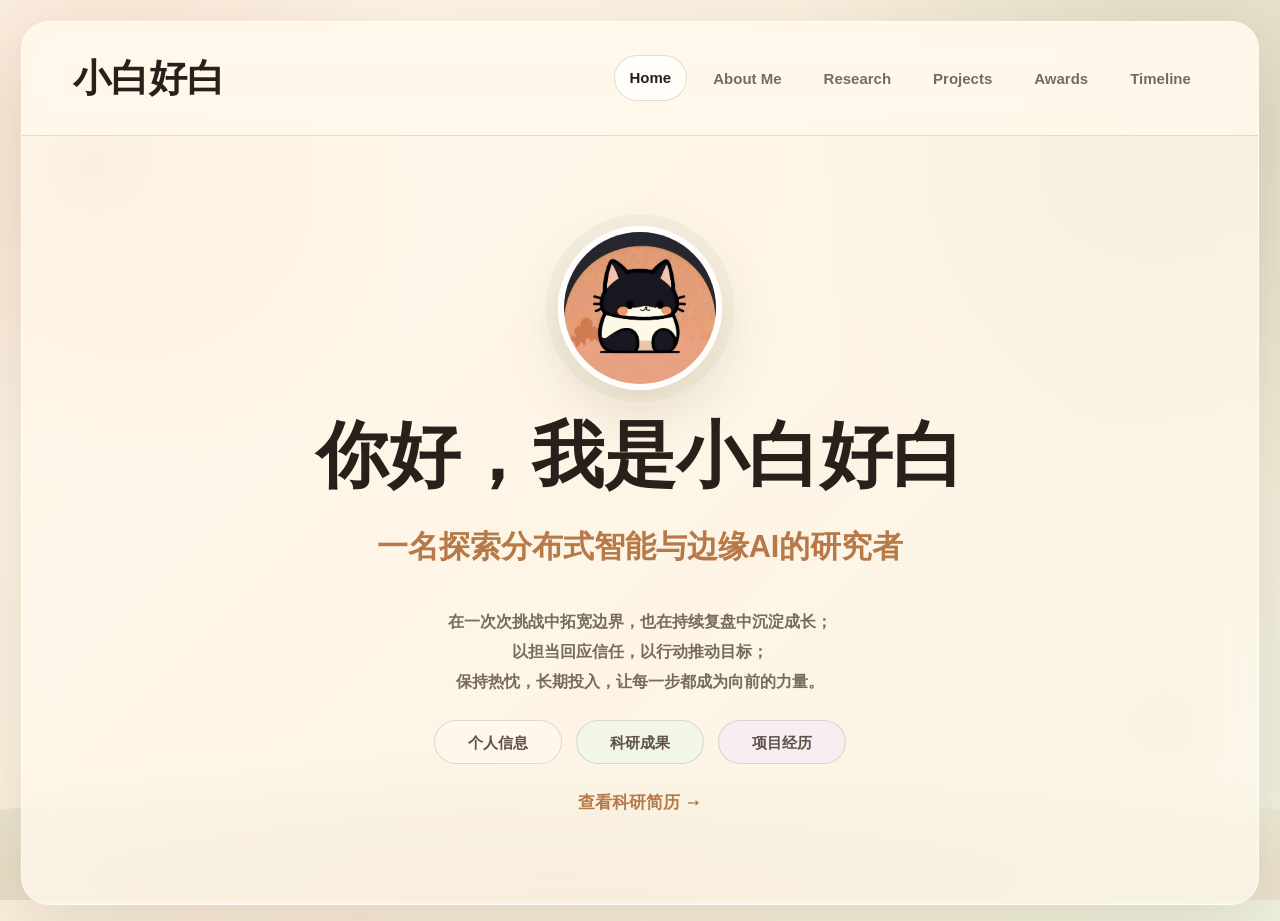
==== index.html @ 495629e1 "Use three home shortcut buttons" ====
<!doctype html>
<html lang="zh-CN">
  <head>
    <meta charset="utf-8" />
    <meta name="viewport" content="width=device-width, initial-scale=1" />
    <title>小白好白</title>
    <meta name="description" content="小白好白：白昱萱的个人作品集，展示科研成果、项目经历、奖项证明与科研简历。" />
    <link rel="stylesheet" href="styles.css" />
  </head>
  <body>
    <div class="sticker sticker-star">✦</div>
    <div class="sticker sticker-flower">✿</div>
    <div class="wave-bg" aria-hidden="true"></div>
    <div class="page-shell home-shell">
      <header class="topbar">
        <a class="site-title" href="index.html">小白好白</a>
        <nav class="nav" aria-label="主导航">
          <a class="active" href="index.html">Home</a>
          <a href="about.html">About Me</a>
          <a href="publications.html">Research</a>
          <a href="projects.html">Projects</a>
          <a href="awards.html">Awards</a>
          <a href="timeline.html">Timeline</a>
        </nav>
      </header>

      <main class="home-center">
        <section class="home-hero rise-in">
          <img class="home-avatar" src="assets/images/cat-avatar.jpeg" alt="小白好白猫咪头像" />
          <h1>你好，我是小白好白</h1>
          <p class="home-subtitle">一名探索分布式智能与边缘AI的研究者</p>
        </section>

        <section class="personality-card rise-in delay-1">
          <p>
            在一次次挑战中拓宽边界，也在持续复盘中沉淀成长；<br />
            以担当回应信任，以行动推动目标；<br />
            保持热忱，长期投入，让每一步都成为向前的力量。
          </p>
          <div class="home-shortcuts" aria-label="首页快捷导航">
            <a href="about.html">个人信息</a>
            <a href="publications.html">科研成果</a>
            <a href="projects.html">项目经历</a>
          </div>
          <a class="resume-entry" href="about.html#resume">查看科研简历 →</a>
        </section>
      </main>
    </div>
  </body>
</html>
---- styles.css ----
:root {
  --paper: #fff8eb;
  --paper-2: #f8eedf;
  --card: rgba(255, 253, 247, 0.86);
  --ink: #28211b;
  --muted: #776b5f;
  --accent: #b77948;
  --accent-2: #7d9b72;
  --accent-3: #e3b7a0;
  --line: rgba(102, 75, 50, 0.18);
  --shadow: 0 24px 70px rgba(108, 76, 44, 0.14);
}

* {
  box-sizing: border-box;
}

html {
  scroll-behavior: smooth;
}

body {
  margin: 0;
  min-height: 100vh;
  background:
    radial-gradient(circle at 8% 16%, rgba(227, 183, 160, 0.34), transparent 24%),
    radial-gradient(circle at 92% 14%, rgba(125, 155, 114, 0.22), transparent 28%),
    linear-gradient(135deg, #fff7ea 0%, #f7ead8 58%, #eef1df 100%);
  color: var(--ink);
  font-family: Inter, -apple-system, BlinkMacSystemFont, "Segoe UI", "PingFang SC", "Microsoft YaHei", sans-serif;
  line-height: 1.72;
}

a {
  color: inherit;
  text-decoration: none;
}

img,
video {
  display: block;
  max-width: 100%;
}

.wave-bg {
  position: fixed;
  inset: auto 0 0;
  z-index: -1;
  height: 32vh;
  background:
    radial-gradient(120% 70% at 50% 100%, rgba(183, 121, 72, 0.18), transparent 62%),
    linear-gradient(90deg, rgba(125, 155, 114, 0.12), rgba(227, 183, 160, 0.12));
  clip-path: ellipse(75% 42% at 50% 100%);
  animation: waveLift 7s ease-in-out infinite;
}

.sticker {
  position: fixed;
  z-index: 0;
  color: rgba(183, 121, 72, 0.18);
  pointer-events: none;
  user-select: none;
  animation: float 9s ease-in-out infinite;
}

.sticker-star {
  top: 120px;
  left: 5vw;
  font-size: 58px;
}

.sticker-flower {
  right: 6vw;
  bottom: 12vh;
  font-size: 74px;
  animation-delay: -3s;
}

.page-shell {
  position: relative;
  z-index: 1;
  width: min(1500px, calc(100vw - 42px));
  min-height: calc(100vh - 42px);
  margin: 21px auto;
  border: 1px solid rgba(255, 255, 255, 0.76);
  border-radius: 28px;
  background: rgba(255, 248, 235, 0.72);
  box-shadow: var(--shadow);
  overflow: hidden;
  backdrop-filter: blur(18px);
}

.home-shell {
  display: grid;
  grid-template-rows: auto 1fr;
}

.topbar {
  position: sticky;
  top: 0;
  z-index: 20;
  display: flex;
  align-items: center;
  justify-content: space-between;
  gap: 24px;
  padding: 24px clamp(22px, 4vw, 56px);
  border-bottom: 1px solid var(--line);
  background: rgba(255, 248, 235, 0.82);
  backdrop-filter: blur(18px);
}

.site-title {
  font-family: Georgia, "Times New Roman", serif;
  font-size: clamp(28px, 3vw, 38px);
  font-weight: 900;
}

.nav {
  display: flex;
  flex-wrap: wrap;
  justify-content: flex-end;
  gap: 10px;
}

.nav a {
  padding: 9px 15px;
  border: 1px solid transparent;
  border-radius: 999px;
  color: var(--muted);
  font-size: 15px;
  font-weight: 850;
  transition: transform 0.2s ease, background 0.2s ease, border-color 0.2s ease;
}

.nav a:hover,
.nav a.active {
  border-color: var(--line);
  background: rgba(255, 255, 255, 0.7);
  color: var(--ink);
  transform: translateY(-1px);
}

.home-center {
  display: grid;
  justify-items: center;
  align-content: start;
  gap: 36px;
  min-height: calc(100vh - 134px);
  padding: clamp(46px, 7vw, 92px) clamp(28px, 6vw, 96px) clamp(42px, 7vw, 86px);
  text-align: center;
}

.home-hero {
  display: grid;
  justify-items: center;
}

.home-avatar {
  width: clamp(110px, 13vw, 164px);
  height: clamp(110px, 13vw, 164px);
  border: 6px solid rgba(255, 255, 255, 0.88);
  border-radius: 999px;
  object-fit: cover;
  object-position: center;
  box-shadow: 0 0 0 12px rgba(125, 155, 114, 0.07), 0 20px 54px rgba(108, 76, 44, 0.16);
}

.home-hero h1 {
  margin: 0;
  margin-top: 28px;
  font-family: Georgia, "Times New Roman", serif;
  font-size: clamp(38px, 6vw, 72px);
  line-height: 1.08;
  letter-spacing: 0;
}

.home-subtitle {
  margin: 30px auto 0;
  max-width: 900px;
  color: #b77948;
  font-size: clamp(22px, 2.4vw, 34px);
  font-weight: 900;
  line-height: 1.35;
}

.resume-entry {
  display: inline-flex;
  margin-top: 24px;
  color: var(--accent);
  font-size: 17px;
  font-weight: 950;
  transition: transform 0.2s ease, color 0.2s ease;
}

.resume-entry:hover {
  color: var(--ink);
  transform: translateX(4px);
}

.home-shortcuts {
  display: flex;
  justify-content: center;
  gap: 14px;
  margin-top: 24px;
}

.home-shortcuts a {
  display: inline-flex;
  align-items: center;
  justify-content: center;
  min-width: 128px;
  min-height: 44px;
  padding: 0 18px;
  border: 1px solid var(--line);
  border-radius: 999px;
  background: rgba(255, 255, 255, 0.62);
  color: #5e5147;
  font-size: 15px;
  font-weight: 900;
  transition: transform 0.2s ease, background 0.2s ease, box-shadow 0.2s ease;
}

.home-shortcuts a:nth-child(1) {
  background: #fff6ec;
}

.home-shortcuts a:nth-child(2) {
  background: #f1f6e9;
}

.home-shortcuts a:nth-child(3) {
  background: #f8edf1;
}

.home-shortcuts a:hover {
  transform: translateY(-2px);
  background: #fff;
  box-shadow: 0 12px 26px rgba(108, 76, 44, 0.12);
}

.personality-card,
.warm-card,
.research-card,
.project-card,
.award-carousel,
.story-timeline li,
.closing-note,
.award-summary {
  border: 1px solid var(--line);
  border-radius: 26px;
  background: var(--card);
  box-shadow: 0 16px 46px rgba(108, 76, 44, 0.1);
}

.personality-card {
  width: min(100%, 1020px);
  padding: 4px clamp(18px, 4vw, 42px) 0;
  border: 0;
  background: transparent;
  box-shadow: none;
}

.personality-card h2,
.about-main h1,
.page-heading h1 {
  margin: 0;
  font-family: Georgia, "Times New Roman", serif;
  font-size: clamp(34px, 4vw, 58px);
  line-height: 1.12;
}

.personality-card p {
  max-width: 900px;
  margin: 0 auto;
  color: var(--muted);
  font-size: clamp(15px, 1.25vw, 18px);
  font-weight: 720;
  line-height: 1.86;
}

.personality-card p + p {
  margin-top: 14px;
}

.eyebrow,
.label {
  margin: 0 0 12px;
  color: var(--accent);
  font-size: 13px;
  font-weight: 950;
  letter-spacing: 0.14em;
  text-transform: uppercase;
}

.tag-cloud {
  display: flex;
  flex-wrap: wrap;
  gap: 10px;
  margin-top: 18px;
}

.tag-cloud.centered {
  justify-content: center;
}

.tag-cloud span {
  padding: 7px 12px;
  border: 1px solid var(--line);
  border-radius: 999px;
  background: rgba(255, 255, 255, 0.62);
  color: #5e5147;
  font-size: 14px;
  font-weight: 900;
}

.primary-action,
.secondary-action,
.action-row a,
.carousel-btn {
  display: inline-flex;
  align-items: center;
  justify-content: center;
  min-height: 44px;
  padding: 0 18px;
  border: 1px solid var(--line);
  border-radius: 999px;
  background: rgba(255, 255, 255, 0.72);
  color: var(--ink);
  cursor: pointer;
  font: inherit;
  font-weight: 950;
  transition: transform 0.2s ease, box-shadow 0.2s ease, background 0.2s ease;
}

.primary-action:hover,
.secondary-action:hover,
.action-row a:hover,
.carousel-btn:hover {
  transform: translateY(-2px);
  background: #fff;
  box-shadow: 0 13px 26px rgba(108, 76, 44, 0.14);
}

.primary-action,
.action-row a:first-child {
  background: var(--ink);
  color: #fff;
}

.about-layout,
.content-page {
  padding: clamp(34px, 5vw, 76px);
}

.about-layout {
  display: grid;
  grid-template-columns: minmax(280px, 380px) minmax(0, 1fr);
  gap: clamp(28px, 4.2vw, 58px);
  align-items: stretch;
  max-width: 1320px;
  margin: 0 auto;
}

.about-sidebar {
  display: grid;
  gap: 16px;
}

.portrait {
  width: min(100%, 350px);
  aspect-ratio: 1 / 1;
  border: 8px solid rgba(255, 255, 255, 0.82);
  border-radius: 26px;
  object-fit: cover;
  object-position: 62% center;
  box-shadow: 0 20px 48px rgba(108, 76, 44, 0.2);
}

.warm-card {
  padding: 22px;
}

.info-list {
  display: grid;
  gap: 11px;
  margin: 0;
}

.info-list div {
  display: grid;
  grid-template-columns: 94px minmax(0, 1fr);
  gap: 12px;
}

.info-list dt,
.detail-list dt,
.research-points h3 {
  color: var(--accent);
  font-weight: 950;
}

.info-list dd,
.detail-list dd {
  margin: 0;
  color: var(--muted);
}

.about-main {
  display: flex;
  flex-direction: column;
  min-width: 0;
  min-height: 0;
}

.lead {
  margin: 24px 0 0;
  color: var(--ink);
  font-size: clamp(21px, 2.1vw, 28px);
  font-weight: 850;
  line-height: 1.75;
}

.about-main p:not(.eyebrow) {
  color: var(--muted);
  font-size: 18px;
}

.action-row {
  display: flex;
  flex-wrap: wrap;
  gap: 12px;
  margin-top: 28px;
}

.resume-inline {
  display: grid;
  place-items: center;
  flex: 1;
  min-height: 0;
  margin-top: 28px;
  overflow: hidden;
  border: 1px solid var(--line);
  border-radius: 20px;
  background: #fff;
  box-shadow: var(--shadow);
}

.resume-preview {
  width: auto;
  max-width: 100%;
  height: 100%;
  max-height: 100%;
  object-fit: contain;
  border: 0;
  border-radius: 0;
  background: #fff;
}

.page-heading {
  max-width: 1320px;
  margin: 0 auto 34px;
}

.page-heading p {
  max-width: 920px;
  color: var(--muted);
  font-size: 18px;
}

.research-stack,
.project-stack {
  display: grid;
  gap: 26px;
  max-width: 1320px;
  margin: 0 auto;
}

.research-card,
.project-card {
  display: grid;
  grid-template-columns: minmax(300px, 39%) minmax(0, 1fr);
  gap: 28px;
  padding: 18px;
}

.project-card h2,
.story-timeline h2 {
  margin: 0;
  font-family: Georgia, "Times New Roman", serif;
  font-size: clamp(22px, 2vw, 30px);
  line-height: 1.18;
}

.research-card h2 {
  margin: 0;
  font-family: Georgia, "Times New Roman", serif;
  font-size: clamp(23px, 1.85vw, 28px);
  line-height: 1.2;
}

.patent-card h2 {
  white-space: nowrap;
}

.pdf-reader,
.patent-image,
.project-gallery {
  min-height: 560px;
  overflow: hidden;
  border: 1px solid var(--line);
  border-radius: 18px;
  background: #fff;
}

.pdf-reader iframe {
  width: 100%;
  height: 680px;
  border: 0;
}

.patent-image {
  width: 100%;
  height: 680px;
}

.contain-img {
  object-fit: contain;
  object-position: center;
  padding: 10px;
  background: #fff;
}

.quote {
  margin: 14px 0 0;
  color: var(--accent) !important;
  font-weight: 950;
}

.research-copy p,
.project-card p,
.research-points p {
  color: var(--muted);
}

.research-points {
  display: grid;
  gap: 14px;
  margin-top: 20px;
}

.research-points section {
  padding: 16px;
  border: 1px solid var(--line);
  border-radius: 18px;
  background: rgba(255, 255, 255, 0.54);
}

.research-points h3 {
  margin: 0;
}

.project-gallery {
  display: grid;
  gap: 14px;
  padding: 12px;
}

.project-gallery img,
.project-gallery video {
  width: 100%;
  height: 330px;
  border: 1px solid var(--line);
  border-radius: 14px;
  background: #fff;
}

.project-gallery video {
  object-fit: contain;
}

.project-gallery.two-up {
  grid-template-rows: repeat(2, minmax(0, 1fr));
}

.detail-list {
  display: grid;
  gap: 14px;
  margin: 22px 0 0;
}

.detail-list div {
  display: grid;
  grid-template-columns: 86px minmax(0, 1fr);
  gap: 14px;
}

.detail-list.expanded div {
  grid-template-columns: 76px minmax(0, 1fr);
}

.award-carousel {
  position: relative;
  display: grid;
  grid-template-columns: 58px minmax(0, 1fr) 58px;
  gap: 18px;
  align-items: center;
  padding: 20px;
  max-width: 1320px;
  margin: 0 auto;
}

.carousel-stage {
  position: relative;
  min-height: 760px;
  overflow: hidden;
}

.award-slide {
  position: absolute;
  inset: 0;
  display: grid;
  place-items: center;
  margin: 0;
  opacity: 0;
  transform: translateX(28px);
  transition: opacity 0.25s ease, transform 0.25s ease;
}

.award-slide.active {
  opacity: 1;
  transform: translateX(0);
}

.award-slide img {
  width: 100%;
  height: 740px;
  border: 1px solid var(--line);
  border-radius: 18px;
  background: #fff;
}

.carousel-btn {
  width: 58px;
  height: 58px;
  min-height: 58px;
  padding: 0;
  font-size: 36px;
}

.carousel-dots {
  grid-column: 1 / -1;
  display: flex;
  justify-content: center;
  flex-wrap: wrap;
  gap: 8px;
}

.carousel-dots button {
  width: 9px;
  height: 9px;
  border: 0;
  border-radius: 999px;
  background: rgba(40, 33, 27, 0.22);
  cursor: pointer;
}

.carousel-dots button.active {
  width: 28px;
  background: var(--accent);
}

.award-summary {
  max-width: 1320px;
  margin: 30px auto 0;
  padding: clamp(28px, 5vw, 54px);
  text-align: center;
}

.award-summary h2 {
  margin: 0;
  font-family: Georgia, "Times New Roman", serif;
  font-size: clamp(34px, 4.8vw, 58px);
  background: linear-gradient(90deg, #b77948, #d9a66f, #7d9b72, #c67f9f);
  -webkit-background-clip: text;
  background-clip: text;
  color: transparent;
}

.award-summary p {
  max-width: 980px;
  margin: 22px auto 0;
  color: var(--muted);
  font-size: clamp(18px, 2vw, 25px);
  font-weight: 750;
}

.gradient-motto {
  margin: 42px auto 0;
  text-align: center;
  font-size: clamp(30px, 5vw, 72px);
  font-family: Georgia, "Times New Roman", serif;
  font-weight: 950;
  line-height: 1.1;
  background: linear-gradient(90deg, #b77948, #d9a66f, #7d9b72, #c67f9f);
  -webkit-background-clip: text;
  background-clip: text;
  color: transparent;
  animation: hueShift 8s ease-in-out infinite;
}

.story-timeline {
  position: relative;
  display: grid;
  gap: 18px;
  max-width: 1320px;
  margin: 0 auto;
  padding: 0;
  list-style: none;
}

.story-timeline::before {
  content: "";
  position: absolute;
  left: 150px;
  top: 16px;
  bottom: 16px;
  width: 2px;
  background: rgba(183, 121, 72, 0.24);
}

.story-timeline li {
  position: relative;
  display: grid;
  grid-template-columns: 124px minmax(0, 1fr);
  gap: 42px;
  padding: 24px;
}

.story-timeline li::before {
  content: "";
  position: absolute;
  left: 143px;
  top: 34px;
  width: 16px;
  height: 16px;
  border: 4px solid var(--paper);
  border-radius: 999px;
  background: var(--accent);
}

.story-timeline time {
  color: var(--accent);
  font-family: Georgia, "Times New Roman", serif;
  font-size: 22px;
  font-weight: 950;
}

.story-timeline p,
.closing-note p {
  color: var(--muted);
}

.closing-note {
  max-width: 1320px;
  margin: 28px auto 0;
  padding: 28px;
  text-align: center;
}

.closing-note p {
  margin: 0;
  font-size: clamp(14px, 0.95vw, 17px);
  font-weight: 850;
  line-height: 1.55;
  white-space: nowrap;
}

.timeline-motto {
  max-width: 1280px;
  font-size: clamp(30px, 3.25vw, 44px);
  white-space: nowrap;
}

.rise-in {
  animation: riseIn 0.72s ease both;
}

.delay-1 {
  animation-delay: 0.12s;
}

.delay-2 {
  animation-delay: 0.22s;
}

@keyframes riseIn {
  from {
    opacity: 0;
    transform: translateY(18px);
  }
  to {
    opacity: 1;
    transform: translateY(0);
  }
}

@keyframes float {
  0%, 100% {
    transform: translate3d(0, 0, 0) rotate(0deg);
  }
  50% {
    transform: translate3d(10px, -18px, 0) rotate(8deg);
  }
}

@keyframes waveLift {
  0%, 100% {
    transform: translateY(0) scaleX(1);
  }
  50% {
    transform: translateY(16px) scaleX(1.04);
  }
}

@keyframes hueShift {
  0%, 100% {
    filter: hue-rotate(0deg);
  }
  50% {
    filter: hue-rotate(18deg);
  }
}

@media (max-width: 1120px) {
  .about-layout,
  .research-card,
  .project-card {
    grid-template-columns: 1fr;
  }

  .about-sidebar {
    grid-template-columns: minmax(220px, 330px) minmax(0, 1fr);
    align-items: start;
  }

  .portrait {
    grid-row: span 2;
  }
}

@media (max-width: 760px) {
  .page-shell {
    width: min(100vw - 18px, 1500px);
    margin: 9px auto;
    border-radius: 18px;
  }

  .topbar {
    align-items: flex-start;
    flex-direction: column;
    padding: 18px;
  }

  .nav {
    justify-content: flex-start;
  }

  .nav a {
    padding: 8px 10px;
    font-size: 13px;
  }

  .home-center,
  .about-layout,
  .content-page {
    padding: 24px 18px 34px;
  }

  .home-hero h1 {
    font-size: clamp(34px, 11vw, 50px);
  }

  .about-sidebar {
    grid-template-columns: 1fr;
  }

  .info-list div,
  .detail-list div,
  .detail-list.expanded div,
  .story-timeline li {
    grid-template-columns: 1fr;
    gap: 6px;
  }

  .pdf-reader,
  .pdf-reader iframe,
  .patent-image {
    height: 560px;
    min-height: 560px;
  }

  .project-gallery img,
  .project-gallery video {
    height: 250px;
  }

  .award-carousel {
    grid-template-columns: 1fr;
    padding: 12px;
  }

  .carousel-btn {
    display: none;
  }

  .carousel-stage {
    min-height: 520px;
  }

  .award-slide img {
    height: 500px;
  }

  .story-timeline::before,
  .story-timeline li::before {
    display: none;
  }

}
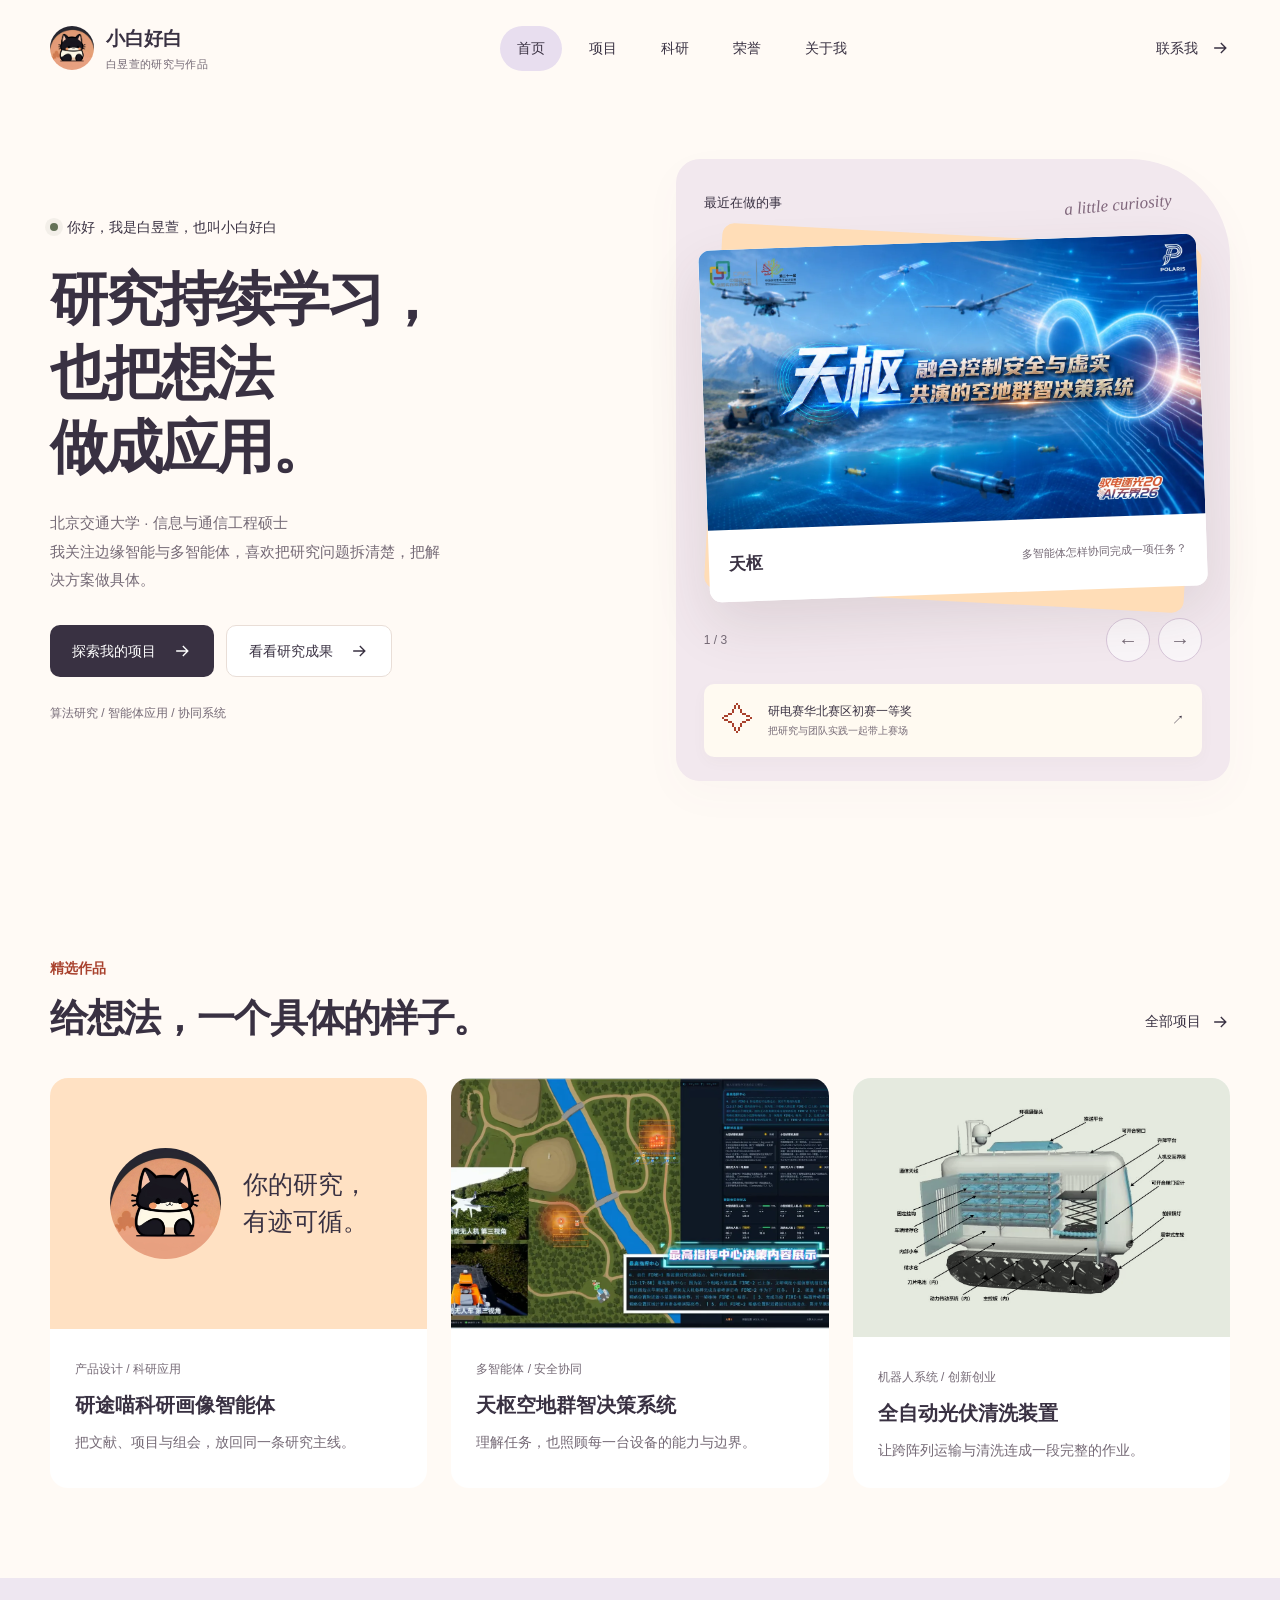
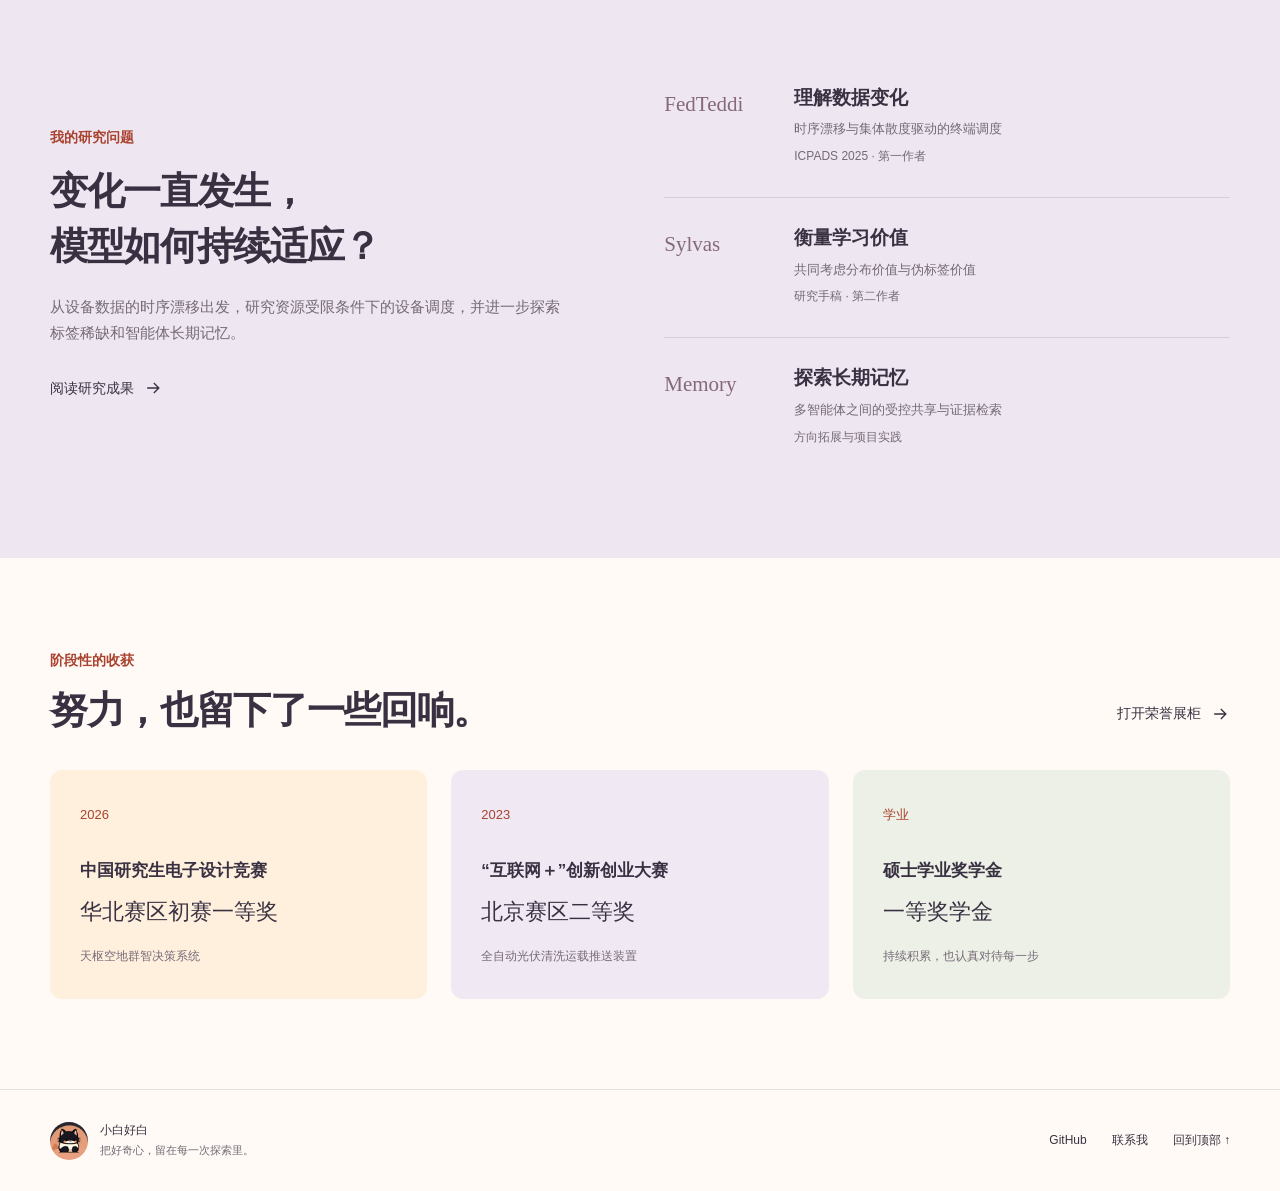
==== commit 89841097: "Redesign public portfolio around research and project showcases Replace the resume-first presentatio" ====
--- a/index.html
+++ b/index.html
@@ -1,50 +1 @@
-<!doctype html>
-<html lang="zh-CN">
-  <head>
-    <meta charset="utf-8" />
-    <meta name="viewport" content="width=device-width, initial-scale=1" />
-    <title>小白好白</title>
-    <meta name="description" content="小白好白：白昱萱的个人作品集，展示科研成果、项目经历、奖项证明与科研简历。" />
-    <link rel="stylesheet" href="styles.css" />
-  </head>
-  <body>
-    <div class="sticker sticker-star">✦</div>
-    <div class="sticker sticker-flower">✿</div>
-    <div class="wave-bg" aria-hidden="true"></div>
-    <div class="page-shell home-shell">
-      <header class="topbar">
-        <a class="site-title" href="index.html">小白好白</a>
-        <nav class="nav" aria-label="主导航">
-          <a class="active" href="index.html">Home</a>
-          <a href="about.html">About Me</a>
-          <a href="publications.html">Research</a>
-          <a href="projects.html">Projects</a>
-          <a href="awards.html">Awards</a>
-          <a href="timeline.html">Timeline</a>
-        </nav>
-      </header>
-
-      <main class="home-center">
-        <section class="home-hero rise-in">
-          <img class="home-avatar" src="assets/images/cat-avatar.jpeg" alt="小白好白猫咪头像" />
-          <h1>你好，我是小白好白</h1>
-          <p class="home-subtitle">一名探索分布式智能与边缘AI的研究者</p>
-        </section>
-
-        <section class="personality-card rise-in delay-1">
-          <p>
-            在一次次挑战中拓宽边界，也在持续复盘中沉淀成长；<br />
-            以担当回应信任，以行动推动目标；<br />
-            保持热忱，长期投入，让每一步都成为向前的力量。
-          </p>
-          <div class="home-shortcuts" aria-label="首页快捷导航">
-            <a href="about.html">个人信息</a>
-            <a href="publications.html">科研成果</a>
-            <a href="projects.html">项目经历</a>
-          </div>
-          <a class="resume-entry" href="about.html#resume">查看科研简历 →</a>
-        </section>
-      </main>
-    </div>
-  </body>
-</html>
+<!doctype html><html lang="zh-CN"><head><meta charset="utf-8"><meta name="viewport" content="width=device-width,initial-scale=1"><meta name="theme-color" content="#fffaf5"><meta name="description" content="白昱萱的研究与项目作品集。聚焦联邦持续学习、边缘智能与科研智能体，展示项目实践、论文和荣誉。"><title>研究与作品 · 小白好白</title><link rel="icon" href="assets/images/cat-avatar.jpeg"><link rel="stylesheet" href="styles.css?v=20260908"><script src="script.js?v=20260908" defer></script></head><body><a class="skip-link" href="#main">跳到正文</a><header class="site-header"><a href="index.html" class="brand"><img src="assets/images/cat-avatar.jpeg" alt="" width="44" height="44"><span>小白好白<small>白昱萱的研究与作品</small></span></a><nav aria-label="主导航"><a href="index.html" aria-current="page">首页</a><a href="projects.html">项目</a><a href="publications.html">科研</a><a href="awards.html">荣誉</a><a href="about.html">关于我</a></nav><a class="header-contact" href="about.html#contact">联系我 <svg viewBox="0 0 24 24" aria-hidden="true"><path d="M5 12h14M13 6l6 6-6 6"/></svg></a></header><main id="main"><section class="hero container"><div class="hero-copy"><p class="hello"><span></span>你好，我是白昱萱，也叫小白好白</p><h1>研究持续学习，<br>也把想法<br>做成应用。</h1><p class="hero-description">北京交通大学 · 信息与通信工程硕士<br>我关注边缘智能与多智能体，喜欢把研究问题拆清楚，把解决方案做具体。</p><div class="hero-actions"><a class="button primary" href="projects.html">探索我的项目<svg viewBox="0 0 24 24" aria-hidden="true"><path d="M5 12h14M13 6l6 6-6 6"/></svg></a><a class="button secondary" href="publications.html">看看研究成果<svg viewBox="0 0 24 24" aria-hidden="true"><path d="M5 12h14M13 6l6 6-6 6"/></svg></a></div><p class="hero-footnote">算法研究 / 智能体应用 / 协同系统</p></div><div class="hero-exhibit"><div class="exhibit-heading"><span>最近在做的事</span><span class="handwritten">a little curiosity</span></div><div class="hero-stack" data-feature><a href="projects.html#tianshu" class="feature-slide"><img src="assets/showcase/tianshu-cover.webp" alt="天枢空地群智决策系统项目封面" width="1440" height="810" fetchpriority="high"><span><b>天枢</b><small>多智能体怎样协同完成一项任务？</small></span></a><a href="projects.html#meowscholar" class="feature-slide" hidden><div class="hero-meow"><img src="assets/images/cat-avatar.jpeg" alt="研途喵猫咪标识"><span><b>研途喵</b><small>让研究，每一步都有来处。</small></span><div>科研画像　　文献与知识<br>项目与实验　组会与行动</div></div><span><b>研途喵科研工作台</b><small>让分散的材料连接成研究主线。</small></span></a><a href="projects.html#solar" class="feature-slide" hidden><img src="assets/showcase/solar-cover.webp" alt="夸父光伏清洗项目 PPT 封面" width="1440" height="810"><span><b>夸父</b><small>连接运载平台与清洗终端。</small></span></a></div><div class="feature-controls"><span data-feature-count aria-live="polite">1 / 3</span><div><button class="icon-button" data-feature-prev aria-label="上一个项目">←</button><button class="icon-button" data-feature-next aria-label="下一个项目">→</button></div></div><a class="exhibit-note" href="awards.html"><span class="award-seal">✧</span><span>研电赛华北赛区初赛一等奖<small>把研究与团队实践一起带上赛场</small></span>↗</a></div></section><section class="section container"><div class="section-heading"><div><p class="section-label">精选作品</p><h2>给想法，一个具体的样子。</h2></div><a class="text-link" href="projects.html">全部项目<svg viewBox="0 0 24 24" aria-hidden="true"><path d="M5 12h14M13 6l6 6-6 6"/></svg></a></div><div class="selected-grid"><a class="selected-card meow-selected" href="projects.html#meowscholar"><div class="selected-visual"><img src="assets/images/cat-avatar.jpeg" alt="研途喵猫咪" width="130" height="130"><span>你的研究，<br>有迹可循。</span></div><div><small>产品设计 / 科研应用</small><h3>研途喵科研画像智能体</h3><p>把文献、项目与组会，放回同一条研究主线。</p></div></a><a class="selected-card" href="projects.html#tianshu"><img class="selected-cover" src="assets/showcase/tianshu-simulation.webp" alt="天枢空地协同仿真画面" width="1440" height="810" loading="lazy"><div><small>多智能体 / 安全协同</small><h3>天枢空地群智决策系统</h3><p>理解任务，也照顾每一台设备的能力与边界。</p></div></a><a class="selected-card" href="projects.html#solar"><div class="selected-visual solar-selected"><img src="assets/showcase/solar-robot.webp" alt="光伏清洗运载装置方案模型" width="340" height="220" loading="lazy"></div><div><small>机器人系统 / 创新创业</small><h3>全自动光伏清洗装置</h3><p>让跨阵列运输与清洗连成一段完整的作业。</p></div></a></div></section><section class="research-home"><div class="container research-home-grid"><div><p class="section-label">我的研究问题</p><h2>变化一直发生，<br>模型如何持续适应？</h2><p>从设备数据的时序漂移出发，研究资源受限条件下的设备调度，并进一步探索标签稀缺和智能体长期记忆。</p><a class="text-link" href="publications.html">阅读研究成果<svg viewBox="0 0 24 24" aria-hidden="true"><path d="M5 12h14M13 6l6 6-6 6"/></svg></a></div><div class="research-steps"><a href="publications.html#fedteddi"><span>FedTeddi</span><div><h3>理解数据变化</h3><p>时序漂移与集体散度驱动的终端调度</p><small>ICPADS 2025 · 第一作者</small></div></a><a href="publications.html#sylvas"><span>Sylvas</span><div><h3>衡量学习价值</h3><p>共同考虑分布价值与伪标签价值</p><small>研究手稿 · 第二作者</small></div></a><a href="projects.html#explorations"><span>Memory</span><div><h3>探索长期记忆</h3><p>多智能体之间的受控共享与证据检索</p><small>方向拓展与项目实践</small></div></a></div></div></section><section class="section container"><div class="section-heading"><div><p class="section-label">阶段性的收获</p><h2>努力，也留下了一些回响。</h2></div><a class="text-link" href="awards.html">打开荣誉展柜<svg viewBox="0 0 24 24" aria-hidden="true"><path d="M5 12h14M13 6l6 6-6 6"/></svg></a></div><div class="honor-highlights"><a href="awards.html#electronics"><span class="ribbon">2026</span><h3>中国研究生电子设计竞赛</h3><p>华北赛区初赛一等奖</p><small>天枢空地群智决策系统</small></a><a href="awards.html#internet"><span class="ribbon">2023</span><h3>“互联网＋”创新创业大赛</h3><p>北京赛区二等奖</p><small>全自动光伏清洗运载推送装置</small></a><a href="awards.html#graduate-scholarship"><span class="ribbon">学业</span><h3>硕士学业奖学金</h3><p>一等奖学金</p><small>持续积累，也认真对待每一步</small></a></div></section></main><footer class="site-footer"><div><img src="assets/images/cat-avatar.jpeg" width="38" height="38" alt=""><p>小白好白 <span>把好奇心，留在每一次探索里。</span></p></div><p><a href="https://github.com/bai9yu" target="_blank" rel="noreferrer">GitHub</a><a href="about.html#contact">联系我</a><button class="back-top" aria-label="回到顶部">回到顶部 ↑</button></p></footer><dialog id="image-dialog" aria-labelledby="image-title"><div class="lightbox-head"><p id="image-title"></p><button class="icon-button" data-close aria-label="关闭图片">×</button></div><img alt=""><p class="lightbox-note">按 Esc 关闭</p></dialog></body></html>
--- a/styles.css
+++ b/styles.css
@@ -1,929 +1,4 @@
-:root {
-  --paper: #fff8eb;
-  --paper-2: #f8eedf;
-  --card: rgba(255, 253, 247, 0.86);
-  --ink: #28211b;
-  --muted: #776b5f;
-  --accent: #b77948;
-  --accent-2: #7d9b72;
-  --accent-3: #e3b7a0;
-  --line: rgba(102, 75, 50, 0.18);
-  --shadow: 0 24px 70px rgba(108, 76, 44, 0.14);
-}
-
-* {
-  box-sizing: border-box;
-}
-
-html {
-  scroll-behavior: smooth;
-}
-
-body {
-  margin: 0;
-  min-height: 100vh;
-  background:
-    radial-gradient(circle at 8% 16%, rgba(227, 183, 160, 0.34), transparent 24%),
-    radial-gradient(circle at 92% 14%, rgba(125, 155, 114, 0.22), transparent 28%),
-    linear-gradient(135deg, #fff7ea 0%, #f7ead8 58%, #eef1df 100%);
-  color: var(--ink);
-  font-family: Inter, -apple-system, BlinkMacSystemFont, "Segoe UI", "PingFang SC", "Microsoft YaHei", sans-serif;
-  line-height: 1.72;
-}
-
-a {
-  color: inherit;
-  text-decoration: none;
-}
-
-img,
-video {
-  display: block;
-  max-width: 100%;
-}
-
-.wave-bg {
-  position: fixed;
-  inset: auto 0 0;
-  z-index: -1;
-  height: 32vh;
-  background:
-    radial-gradient(120% 70% at 50% 100%, rgba(183, 121, 72, 0.18), transparent 62%),
-    linear-gradient(90deg, rgba(125, 155, 114, 0.12), rgba(227, 183, 160, 0.12));
-  clip-path: ellipse(75% 42% at 50% 100%);
-  animation: waveLift 7s ease-in-out infinite;
-}
-
-.sticker {
-  position: fixed;
-  z-index: 0;
-  color: rgba(183, 121, 72, 0.18);
-  pointer-events: none;
-  user-select: none;
-  animation: float 9s ease-in-out infinite;
-}
-
-.sticker-star {
-  top: 120px;
-  left: 5vw;
-  font-size: 58px;
-}
-
-.sticker-flower {
-  right: 6vw;
-  bottom: 12vh;
-  font-size: 74px;
-  animation-delay: -3s;
-}
-
-.page-shell {
-  position: relative;
-  z-index: 1;
-  width: min(1500px, calc(100vw - 42px));
-  min-height: calc(100vh - 42px);
-  margin: 21px auto;
-  border: 1px solid rgba(255, 255, 255, 0.76);
-  border-radius: 28px;
-  background: rgba(255, 248, 235, 0.72);
-  box-shadow: var(--shadow);
-  overflow: hidden;
-  backdrop-filter: blur(18px);
-}
-
-.home-shell {
-  display: grid;
-  grid-template-rows: auto 1fr;
-}
-
-.topbar {
-  position: sticky;
-  top: 0;
-  z-index: 20;
-  display: flex;
-  align-items: center;
-  justify-content: space-between;
-  gap: 24px;
-  padding: 24px clamp(22px, 4vw, 56px);
-  border-bottom: 1px solid var(--line);
-  background: rgba(255, 248, 235, 0.82);
-  backdrop-filter: blur(18px);
-}
-
-.site-title {
-  font-family: Georgia, "Times New Roman", serif;
-  font-size: clamp(28px, 3vw, 38px);
-  font-weight: 900;
-}
-
-.nav {
-  display: flex;
-  flex-wrap: wrap;
-  justify-content: flex-end;
-  gap: 10px;
-}
-
-.nav a {
-  padding: 9px 15px;
-  border: 1px solid transparent;
-  border-radius: 999px;
-  color: var(--muted);
-  font-size: 15px;
-  font-weight: 850;
-  transition: transform 0.2s ease, background 0.2s ease, border-color 0.2s ease;
-}
-
-.nav a:hover,
-.nav a.active {
-  border-color: var(--line);
-  background: rgba(255, 255, 255, 0.7);
-  color: var(--ink);
-  transform: translateY(-1px);
-}
-
-.home-center {
-  display: grid;
-  justify-items: center;
-  align-content: start;
-  gap: 36px;
-  min-height: calc(100vh - 134px);
-  padding: clamp(46px, 7vw, 92px) clamp(28px, 6vw, 96px) clamp(42px, 7vw, 86px);
-  text-align: center;
-}
-
-.home-hero {
-  display: grid;
-  justify-items: center;
-}
-
-.home-avatar {
-  width: clamp(110px, 13vw, 164px);
-  height: clamp(110px, 13vw, 164px);
-  border: 6px solid rgba(255, 255, 255, 0.88);
-  border-radius: 999px;
-  object-fit: cover;
-  object-position: center;
-  box-shadow: 0 0 0 12px rgba(125, 155, 114, 0.07), 0 20px 54px rgba(108, 76, 44, 0.16);
-}
-
-.home-hero h1 {
-  margin: 0;
-  margin-top: 28px;
-  font-family: Georgia, "Times New Roman", serif;
-  font-size: clamp(38px, 6vw, 72px);
-  line-height: 1.08;
-  letter-spacing: 0;
-}
-
-.home-subtitle {
-  margin: 30px auto 0;
-  max-width: 900px;
-  color: #b77948;
-  font-size: clamp(22px, 2.4vw, 34px);
-  font-weight: 900;
-  line-height: 1.35;
-}
-
-.resume-entry {
-  display: inline-flex;
-  margin-top: 24px;
-  color: var(--accent);
-  font-size: 17px;
-  font-weight: 950;
-  transition: transform 0.2s ease, color 0.2s ease;
-}
-
-.resume-entry:hover {
-  color: var(--ink);
-  transform: translateX(4px);
-}
-
-.home-shortcuts {
-  display: flex;
-  justify-content: center;
-  gap: 14px;
-  margin-top: 24px;
-}
-
-.home-shortcuts a {
-  display: inline-flex;
-  align-items: center;
-  justify-content: center;
-  min-width: 128px;
-  min-height: 44px;
-  padding: 0 18px;
-  border: 1px solid var(--line);
-  border-radius: 999px;
-  background: rgba(255, 255, 255, 0.62);
-  color: #5e5147;
-  font-size: 15px;
-  font-weight: 900;
-  transition: transform 0.2s ease, background 0.2s ease, box-shadow 0.2s ease;
-}
-
-.home-shortcuts a:nth-child(1) {
-  background: #fff6ec;
-}
-
-.home-shortcuts a:nth-child(2) {
-  background: #f1f6e9;
-}
-
-.home-shortcuts a:nth-child(3) {
-  background: #f8edf1;
-}
-
-.home-shortcuts a:hover {
-  transform: translateY(-2px);
-  background: #fff;
-  box-shadow: 0 12px 26px rgba(108, 76, 44, 0.12);
-}
-
-.personality-card,
-.warm-card,
-.research-card,
-.project-card,
-.award-carousel,
-.story-timeline li,
-.closing-note,
-.award-summary {
-  border: 1px solid var(--line);
-  border-radius: 26px;
-  background: var(--card);
-  box-shadow: 0 16px 46px rgba(108, 76, 44, 0.1);
-}
-
-.personality-card {
-  width: min(100%, 1020px);
-  padding: 4px clamp(18px, 4vw, 42px) 0;
-  border: 0;
-  background: transparent;
-  box-shadow: none;
-}
-
-.personality-card h2,
-.about-main h1,
-.page-heading h1 {
-  margin: 0;
-  font-family: Georgia, "Times New Roman", serif;
-  font-size: clamp(34px, 4vw, 58px);
-  line-height: 1.12;
-}
-
-.personality-card p {
-  max-width: 900px;
-  margin: 0 auto;
-  color: var(--muted);
-  font-size: clamp(15px, 1.25vw, 18px);
-  font-weight: 720;
-  line-height: 1.86;
-}
-
-.personality-card p + p {
-  margin-top: 14px;
-}
-
-.eyebrow,
-.label {
-  margin: 0 0 12px;
-  color: var(--accent);
-  font-size: 13px;
-  font-weight: 950;
-  letter-spacing: 0.14em;
-  text-transform: uppercase;
-}
-
-.tag-cloud {
-  display: flex;
-  flex-wrap: wrap;
-  gap: 10px;
-  margin-top: 18px;
-}
-
-.tag-cloud.centered {
-  justify-content: center;
-}
-
-.tag-cloud span {
-  padding: 7px 12px;
-  border: 1px solid var(--line);
-  border-radius: 999px;
-  background: rgba(255, 255, 255, 0.62);
-  color: #5e5147;
-  font-size: 14px;
-  font-weight: 900;
-}
-
-.primary-action,
-.secondary-action,
-.action-row a,
-.carousel-btn {
-  display: inline-flex;
-  align-items: center;
-  justify-content: center;
-  min-height: 44px;
-  padding: 0 18px;
-  border: 1px solid var(--line);
-  border-radius: 999px;
-  background: rgba(255, 255, 255, 0.72);
-  color: var(--ink);
-  cursor: pointer;
-  font: inherit;
-  font-weight: 950;
-  transition: transform 0.2s ease, box-shadow 0.2s ease, background 0.2s ease;
-}
-
-.primary-action:hover,
-.secondary-action:hover,
-.action-row a:hover,
-.carousel-btn:hover {
-  transform: translateY(-2px);
-  background: #fff;
-  box-shadow: 0 13px 26px rgba(108, 76, 44, 0.14);
-}
-
-.primary-action,
-.action-row a:first-child {
-  background: var(--ink);
-  color: #fff;
-}
-
-.about-layout,
-.content-page {
-  padding: clamp(34px, 5vw, 76px);
-}
-
-.about-layout {
-  display: grid;
-  grid-template-columns: minmax(280px, 380px) minmax(0, 1fr);
-  gap: clamp(28px, 4.2vw, 58px);
-  align-items: stretch;
-  max-width: 1320px;
-  margin: 0 auto;
-}
-
-.about-sidebar {
-  display: grid;
-  gap: 16px;
-}
-
-.portrait {
-  width: min(100%, 350px);
-  aspect-ratio: 1 / 1;
-  border: 8px solid rgba(255, 255, 255, 0.82);
-  border-radius: 26px;
-  object-fit: cover;
-  object-position: 62% center;
-  box-shadow: 0 20px 48px rgba(108, 76, 44, 0.2);
-}
-
-.warm-card {
-  padding: 22px;
-}
-
-.info-list {
-  display: grid;
-  gap: 11px;
-  margin: 0;
-}
-
-.info-list div {
-  display: grid;
-  grid-template-columns: 94px minmax(0, 1fr);
-  gap: 12px;
-}
-
-.info-list dt,
-.detail-list dt,
-.research-points h3 {
-  color: var(--accent);
-  font-weight: 950;
-}
-
-.info-list dd,
-.detail-list dd {
-  margin: 0;
-  color: var(--muted);
-}
-
-.about-main {
-  display: flex;
-  flex-direction: column;
-  min-width: 0;
-  min-height: 0;
-}
-
-.lead {
-  margin: 24px 0 0;
-  color: var(--ink);
-  font-size: clamp(21px, 2.1vw, 28px);
-  font-weight: 850;
-  line-height: 1.75;
-}
-
-.about-main p:not(.eyebrow) {
-  color: var(--muted);
-  font-size: 18px;
-}
-
-.action-row {
-  display: flex;
-  flex-wrap: wrap;
-  gap: 12px;
-  margin-top: 28px;
-}
-
-.resume-inline {
-  display: grid;
-  place-items: center;
-  flex: 1;
-  min-height: 0;
-  margin-top: 28px;
-  overflow: hidden;
-  border: 1px solid var(--line);
-  border-radius: 20px;
-  background: #fff;
-  box-shadow: var(--shadow);
-}
-
-.resume-preview {
-  width: auto;
-  max-width: 100%;
-  height: 100%;
-  max-height: 100%;
-  object-fit: contain;
-  border: 0;
-  border-radius: 0;
-  background: #fff;
-}
-
-.page-heading {
-  max-width: 1320px;
-  margin: 0 auto 34px;
-}
-
-.page-heading p {
-  max-width: 920px;
-  color: var(--muted);
-  font-size: 18px;
-}
-
-.research-stack,
-.project-stack {
-  display: grid;
-  gap: 26px;
-  max-width: 1320px;
-  margin: 0 auto;
-}
-
-.research-card,
-.project-card {
-  display: grid;
-  grid-template-columns: minmax(300px, 39%) minmax(0, 1fr);
-  gap: 28px;
-  padding: 18px;
-}
-
-.project-card h2,
-.story-timeline h2 {
-  margin: 0;
-  font-family: Georgia, "Times New Roman", serif;
-  font-size: clamp(22px, 2vw, 30px);
-  line-height: 1.18;
-}
-
-.research-card h2 {
-  margin: 0;
-  font-family: Georgia, "Times New Roman", serif;
-  font-size: clamp(23px, 1.85vw, 28px);
-  line-height: 1.2;
-}
-
-.patent-card h2 {
-  white-space: nowrap;
-}
-
-.pdf-reader,
-.patent-image,
-.project-gallery {
-  min-height: 560px;
-  overflow: hidden;
-  border: 1px solid var(--line);
-  border-radius: 18px;
-  background: #fff;
-}
-
-.pdf-reader iframe {
-  width: 100%;
-  height: 680px;
-  border: 0;
-}
-
-.patent-image {
-  width: 100%;
-  height: 680px;
-}
-
-.contain-img {
-  object-fit: contain;
-  object-position: center;
-  padding: 10px;
-  background: #fff;
-}
-
-.quote {
-  margin: 14px 0 0;
-  color: var(--accent) !important;
-  font-weight: 950;
-}
-
-.research-copy p,
-.project-card p,
-.research-points p {
-  color: var(--muted);
-}
-
-.research-points {
-  display: grid;
-  gap: 14px;
-  margin-top: 20px;
-}
-
-.research-points section {
-  padding: 16px;
-  border: 1px solid var(--line);
-  border-radius: 18px;
-  background: rgba(255, 255, 255, 0.54);
-}
-
-.research-points h3 {
-  margin: 0;
-}
-
-.project-gallery {
-  display: grid;
-  gap: 14px;
-  padding: 12px;
-}
-
-.project-gallery img,
-.project-gallery video {
-  width: 100%;
-  height: 330px;
-  border: 1px solid var(--line);
-  border-radius: 14px;
-  background: #fff;
-}
-
-.project-gallery video {
-  object-fit: contain;
-}
-
-.project-gallery.two-up {
-  grid-template-rows: repeat(2, minmax(0, 1fr));
-}
-
-.detail-list {
-  display: grid;
-  gap: 14px;
-  margin: 22px 0 0;
-}
-
-.detail-list div {
-  display: grid;
-  grid-template-columns: 86px minmax(0, 1fr);
-  gap: 14px;
-}
-
-.detail-list.expanded div {
-  grid-template-columns: 76px minmax(0, 1fr);
-}
-
-.award-carousel {
-  position: relative;
-  display: grid;
-  grid-template-columns: 58px minmax(0, 1fr) 58px;
-  gap: 18px;
-  align-items: center;
-  padding: 20px;
-  max-width: 1320px;
-  margin: 0 auto;
-}
-
-.carousel-stage {
-  position: relative;
-  min-height: 760px;
-  overflow: hidden;
-}
-
-.award-slide {
-  position: absolute;
-  inset: 0;
-  display: grid;
-  place-items: center;
-  margin: 0;
-  opacity: 0;
-  transform: translateX(28px);
-  transition: opacity 0.25s ease, transform 0.25s ease;
-}
-
-.award-slide.active {
-  opacity: 1;
-  transform: translateX(0);
-}
-
-.award-slide img {
-  width: 100%;
-  height: 740px;
-  border: 1px solid var(--line);
-  border-radius: 18px;
-  background: #fff;
-}
-
-.carousel-btn {
-  width: 58px;
-  height: 58px;
-  min-height: 58px;
-  padding: 0;
-  font-size: 36px;
-}
-
-.carousel-dots {
-  grid-column: 1 / -1;
-  display: flex;
-  justify-content: center;
-  flex-wrap: wrap;
-  gap: 8px;
-}
-
-.carousel-dots button {
-  width: 9px;
-  height: 9px;
-  border: 0;
-  border-radius: 999px;
-  background: rgba(40, 33, 27, 0.22);
-  cursor: pointer;
-}
-
-.carousel-dots button.active {
-  width: 28px;
-  background: var(--accent);
-}
-
-.award-summary {
-  max-width: 1320px;
-  margin: 30px auto 0;
-  padding: clamp(28px, 5vw, 54px);
-  text-align: center;
-}
-
-.award-summary h2 {
-  margin: 0;
-  font-family: Georgia, "Times New Roman", serif;
-  font-size: clamp(34px, 4.8vw, 58px);
-  background: linear-gradient(90deg, #b77948, #d9a66f, #7d9b72, #c67f9f);
-  -webkit-background-clip: text;
-  background-clip: text;
-  color: transparent;
-}
-
-.award-summary p {
-  max-width: 980px;
-  margin: 22px auto 0;
-  color: var(--muted);
-  font-size: clamp(18px, 2vw, 25px);
-  font-weight: 750;
-}
-
-.gradient-motto {
-  margin: 42px auto 0;
-  text-align: center;
-  font-size: clamp(30px, 5vw, 72px);
-  font-family: Georgia, "Times New Roman", serif;
-  font-weight: 950;
-  line-height: 1.1;
-  background: linear-gradient(90deg, #b77948, #d9a66f, #7d9b72, #c67f9f);
-  -webkit-background-clip: text;
-  background-clip: text;
-  color: transparent;
-  animation: hueShift 8s ease-in-out infinite;
-}
-
-.story-timeline {
-  position: relative;
-  display: grid;
-  gap: 18px;
-  max-width: 1320px;
-  margin: 0 auto;
-  padding: 0;
-  list-style: none;
-}
-
-.story-timeline::before {
-  content: "";
-  position: absolute;
-  left: 150px;
-  top: 16px;
-  bottom: 16px;
-  width: 2px;
-  background: rgba(183, 121, 72, 0.24);
-}
-
-.story-timeline li {
-  position: relative;
-  display: grid;
-  grid-template-columns: 124px minmax(0, 1fr);
-  gap: 42px;
-  padding: 24px;
-}
-
-.story-timeline li::before {
-  content: "";
-  position: absolute;
-  left: 143px;
-  top: 34px;
-  width: 16px;
-  height: 16px;
-  border: 4px solid var(--paper);
-  border-radius: 999px;
-  background: var(--accent);
-}
-
-.story-timeline time {
-  color: var(--accent);
-  font-family: Georgia, "Times New Roman", serif;
-  font-size: 22px;
-  font-weight: 950;
-}
-
-.story-timeline p,
-.closing-note p {
-  color: var(--muted);
-}
-
-.closing-note {
-  max-width: 1320px;
-  margin: 28px auto 0;
-  padding: 28px;
-  text-align: center;
-}
-
-.closing-note p {
-  margin: 0;
-  font-size: clamp(14px, 0.95vw, 17px);
-  font-weight: 850;
-  line-height: 1.55;
-  white-space: nowrap;
-}
-
-.timeline-motto {
-  max-width: 1280px;
-  font-size: clamp(30px, 3.25vw, 44px);
-  white-space: nowrap;
-}
-
-.rise-in {
-  animation: riseIn 0.72s ease both;
-}
-
-.delay-1 {
-  animation-delay: 0.12s;
-}
-
-.delay-2 {
-  animation-delay: 0.22s;
-}
-
-@keyframes riseIn {
-  from {
-    opacity: 0;
-    transform: translateY(18px);
-  }
-  to {
-    opacity: 1;
-    transform: translateY(0);
-  }
-}
-
-@keyframes float {
-  0%, 100% {
-    transform: translate3d(0, 0, 0) rotate(0deg);
-  }
-  50% {
-    transform: translate3d(10px, -18px, 0) rotate(8deg);
-  }
-}
-
-@keyframes waveLift {
-  0%, 100% {
-    transform: translateY(0) scaleX(1);
-  }
-  50% {
-    transform: translateY(16px) scaleX(1.04);
-  }
-}
-
-@keyframes hueShift {
-  0%, 100% {
-    filter: hue-rotate(0deg);
-  }
-  50% {
-    filter: hue-rotate(18deg);
-  }
-}
-
-@media (max-width: 1120px) {
-  .about-layout,
-  .research-card,
-  .project-card {
-    grid-template-columns: 1fr;
-  }
-
-  .about-sidebar {
-    grid-template-columns: minmax(220px, 330px) minmax(0, 1fr);
-    align-items: start;
-  }
-
-  .portrait {
-    grid-row: span 2;
-  }
-}
-
-@media (max-width: 760px) {
-  .page-shell {
-    width: min(100vw - 18px, 1500px);
-    margin: 9px auto;
-    border-radius: 18px;
-  }
-
-  .topbar {
-    align-items: flex-start;
-    flex-direction: column;
-    padding: 18px;
-  }
-
-  .nav {
-    justify-content: flex-start;
-  }
-
-  .nav a {
-    padding: 8px 10px;
-    font-size: 13px;
-  }
-
-  .home-center,
-  .about-layout,
-  .content-page {
-    padding: 24px 18px 34px;
-  }
-
-  .home-hero h1 {
-    font-size: clamp(34px, 11vw, 50px);
-  }
-
-  .about-sidebar {
-    grid-template-columns: 1fr;
-  }
-
-  .info-list div,
-  .detail-list div,
-  .detail-list.expanded div,
-  .story-timeline li {
-    grid-template-columns: 1fr;
-    gap: 6px;
-  }
-
-  .pdf-reader,
-  .pdf-reader iframe,
-  .patent-image {
-    height: 560px;
-    min-height: 560px;
-  }
-
-  .project-gallery img,
-  .project-gallery video {
-    height: 250px;
-  }
-
-  .award-carousel {
-    grid-template-columns: 1fr;
-    padding: 12px;
-  }
-
-  .carousel-btn {
-    display: none;
-  }
-
-  .carousel-stage {
-    min-height: 520px;
-  }
-
-  .award-slide img {
-    height: 500px;
-  }
-
-  .story-timeline::before,
-  .story-timeline li::before {
-    display: none;
-  }
-
-}
+:root{--paper:#fffaf5;--ink:#393142;--muted:#756a76;--peach:#ffd19e;--lavender:#e8deef;--sage:#647258;--accent:#a9422e;--line:#e9ded7;--white:#fff;--shadow:0 22px 55px #523a3520;color-scheme:light;font-family:'Avenir Next','PingFang SC','Microsoft YaHei',sans-serif;color:var(--ink);background:var(--paper)}*{box-sizing:border-box}html{scroll-behavior:smooth;scroll-padding-top:110px}body{margin:0;font-size:16px;line-height:1.75}button,a{-webkit-tap-highlight-color:transparent}a{color:inherit;text-decoration:none}button{font:inherit;color:inherit;cursor:pointer}button:disabled{cursor:default}button,input{accent-color:var(--accent)}button{border:0;background:none}img{display:block;max-width:100%;height:auto}svg{width:20px;height:20px;fill:none;stroke:currentColor;stroke-width:1.6;flex:none}h1,h2,h3,p{margin:0}h1,h2,h3{line-height:1.3;text-wrap:balance}h1{font-size:clamp(38px,4.7vw,66px);letter-spacing:-.045em;font-weight:650}h2{font-size:clamp(27px,3vw,38px);letter-spacing:-.035em;font-weight:600}h3{font-size:21px;font-weight:600}p{max-width:70ch}a:focus-visible,button:focus-visible,summary:focus-visible,[tabindex]:focus-visible{outline:3px solid var(--accent);outline-offset:5px;border-radius:6px}[hidden]{display:none!important}.container{max-width:1240px;width:calc(100% - 100px);margin-inline:auto}.section{padding-block:90px}.section-label{font-size:14px;color:var(--accent);font-weight:600;margin-bottom:14px}.muted{color:var(--muted);font-size:14px}.site-header{max-width:1440px;margin:auto;padding:22px 50px;display:flex;align-items:center;gap:30px;justify-content:space-between;background:var(--paper)}.brand{display:flex;align-items:center;gap:12px;white-space:nowrap;font-weight:650;font-size:19px}.brand img{border-radius:50%;width:44px;height:44px}.brand small{display:block;color:var(--muted);font-size:11px;font-weight:400;letter-spacing:.03em}.site-header nav{display:flex;gap:10px;align-items:center}.site-header nav a{display:block;font-size:14px;padding:10px 17px;border-radius:30px;transition:background .2s}.site-header nav a[aria-current],.site-header nav a:hover{background:var(--lavender)}.header-contact{display:flex;align-items:center;gap:12px;font-size:14px}.skip-link{position:fixed;top:-100px;left:15px;z-index:50;background:var(--ink);color:white;padding:12px}.skip-link:focus{top:10px}.hero{display:grid;grid-template-columns:1.03fr 1fr;gap:55px;align-items:center;padding-top:62px;padding-bottom:85px;min-height:660px}.hello{font-size:14px;display:flex;align-items:center;gap:9px;margin-bottom:24px}.hello>span{width:8px;height:8px;border-radius:50%;background:var(--sage);box-shadow:0 0 0 5px #64725813}.hero h1{font-size:clamp(40px,4.5vw,66px);line-height:1.28;letter-spacing:-.045em}.hero-description{margin-top:25px;color:var(--muted);font-size:15px;line-height:1.9;max-width:400px}.hero-actions{display:flex;gap:12px;margin-top:30px;flex-wrap:wrap}.button{display:inline-flex;align-items:center;gap:16px;justify-content:center;padding:13px 22px;border-radius:10px;font-size:14px;font-weight:550;min-height:48px;transition:background .2s,transform .2s}.button:hover{transform:translateY(-2px)}.primary{background:var(--ink);color:white}.primary:hover{background:#564560}.secondary{border:1px solid var(--line);background:white}.hero-footnote{margin-top:26px;font-size:12px;color:var(--muted)}.hero-exhibit{position:relative;padding:30px 28px 24px;background:#f2e8ee;border-radius:24px 100px 24px 24px;box-shadow:0 14px 40px #72527608;animation:exhibit-enter .75s cubic-bezier(.2,.7,.2,1) both}.exhibit-heading{display:flex;gap:15px;justify-content:space-between;align-items:center;font-size:13px;margin-bottom:24px}.handwritten{font-family:Georgia,serif;font-size:17px;font-style:italic;color:#80677c;transform:rotate(-5deg);padding-right:30px}.hero-stack{position:relative;border-radius:12px;box-shadow:var(--shadow);background:white;transform:rotate(-2deg);transition:transform .35s}.hero-stack:hover{transform:rotate(0)}.hero-stack::before{content:'';position:absolute;inset:-7px 9px;transform:rotate(5deg);background:#ffddb7;border-radius:12px;z-index:-1}.feature-slide{display:block;border-radius:12px;overflow:hidden;background:white}.feature-slide>img{width:100%;aspect-ratio:16/9;object-fit:cover}.feature-slide>span{display:flex;justify-content:space-between;align-items:center;gap:12px;padding:20px 20px 22px}.feature-slide b{font-size:17px}.feature-slide small{font-size:11px;color:var(--muted)}.feature-slide.is-entering{animation:frame-in .28s ease-out}.hero-meow{height:253px;padding:30px;display:flex;align-items:center;flex-wrap:wrap;gap:20px;background:#fff3df}.hero-meow>img{width:82px;height:82px;border-radius:22px}.hero-meow span b{display:block;font-size:27px}.hero-meow small{font-size:12px}.hero-meow>div{font-size:13px;line-height:2.5;background:#fffaf4;border-radius:12px;padding:6px 20px;width:100%;text-align:center}.feature-controls{display:flex;justify-content:space-between;align-items:center;margin-top:24px;font-size:12px;color:var(--muted)}.feature-controls>div{display:flex;gap:8px}.icon-button{display:inline-flex;justify-content:center;align-items:center;width:44px;height:44px;border:1px solid #d7c6d9;border-radius:50%;background:#fff9;font-size:20px;transition:background .2s,transform .2s}.icon-button:hover{background:white;transform:translateY(-2px)}.exhibit-note{display:flex;gap:14px;align-items:center;margin-top:22px;padding:17px 18px;border-radius:10px;background:#fffaf1;box-shadow:0 5px 15px #6a503008;font-size:12px}.exhibit-note>span:nth-child(2){flex:1}.exhibit-note small{display:block;color:var(--muted);font-size:10px}.award-seal{font-size:32px;line-height:1;color:var(--accent)}.section-heading{display:flex;align-items:end;justify-content:space-between;gap:20px;margin-bottom:34px}.text-link{display:inline-flex;align-items:center;gap:9px;font-size:14px;font-weight:550;min-height:44px;transition:color .2s}.text-link:hover{color:var(--accent)}.selected-grid{display:grid;grid-template-columns:repeat(3,1fr);gap:24px}.selected-card{background:white;border-radius:18px;overflow:hidden;transition:box-shadow .25s}.selected-card:hover{box-shadow:var(--shadow)}.selected-cover,.selected-visual{width:100%;aspect-ratio:1.5;object-fit:cover;background:#f0e4f2}.selected-card>div:last-child{padding:25px}.selected-card small{color:var(--muted);font-size:12px}.selected-card h3{font-size:20px;margin-top:10px;margin-bottom:12px}.selected-card p{font-size:14px;color:var(--muted)}.selected-visual{display:flex;align-items:center;justify-content:center;padding:30px;gap:22px;background:#ffe1c3}.selected-visual>img{width:35%;height:auto;border-radius:50%}.selected-visual>span{font-weight:550;font-size:25px;line-height:1.5}.solar-selected{background:#e5eadf}.solar-selected>img{width:auto;max-height:210px;max-width:95%;border-radius:0;mix-blend-mode:multiply}.research-home{background:#eee7f1;padding:80px 0}.research-home-grid{display:grid;grid-template-columns:1fr 1.1fr;gap:100px;align-items:center}.research-home h2{line-height:1.45}.research-home p:not(.section-label){color:var(--muted);margin-top:20px;font-size:15px}.research-home .text-link{margin-top:20px}.research-steps>a{display:flex;gap:30px;padding:28px 0;border-bottom:1px solid #d9cddd}.research-steps>a:last-child{border:0}.research-steps>a>span{font-family:Georgia,serif;font-size:21px;width:100px;flex-shrink:0;color:#866979}.research-steps h3{font-size:19px}.research-steps p{font-size:13px!important;margin-top:8px!important}.research-steps small{font-size:12px;color:var(--muted)}.honor-highlights{display:grid;grid-template-columns:repeat(3,1fr);gap:24px}.honor-highlights>a{position:relative;padding:30px;background:#fff0de;border-radius:12px;overflow:hidden}.honor-highlights>a:nth-child(2){background:#f0e9f4}.honor-highlights>a:nth-child(3){background:#edf0e6}.ribbon{display:inline-block;color:var(--accent);font-size:13px;margin-bottom:34px}.honor-highlights h3{font-size:17px}.honor-highlights p{font-size:22px;font-weight:550;margin:10px 0}.honor-highlights small{color:var(--muted);font-size:12px}.site-footer{max-width:1340px;margin:0 auto;padding:30px 50px;display:flex;align-items:center;justify-content:space-between;gap:20px;border-top:1px solid var(--line);font-size:12px}.site-footer>div{display:flex;gap:12px;align-items:center}.site-footer img{border-radius:50%}.site-footer p span{display:block;font-size:11px;color:var(--muted)}.site-footer>p{display:flex;align-items:center;gap:25px}.back-top{font-size:12px;padding:10px 0}.page-intro{padding:68px 0 45px}.page-intro>p:last-child{margin-top:25px;color:var(--muted);max-width:620px;font-size:15px}.filter-bar,.award-filter{display:flex;align-items:center;gap:10px;flex-wrap:wrap;padding-bottom:25px}.filter-bar button,.award-filter button,.filter-bar a{border:1px solid var(--line);border-radius:28px;padding:10px 18px;font-size:13px;min-height:44px;background:white}.filter-bar button[aria-pressed=true],.award-filter button[aria-pressed=true]{background:var(--ink);color:white;border-color:var(--ink)}.filter-bar>span,.award-filter>span{margin-left:auto;font-size:12px;color:var(--muted)}.project-case{display:grid;grid-template-columns:1.1fr 1fr;gap:50px;padding-block:60px;border-top:1px solid var(--line);scroll-margin-top:40px}.case-visual{align-self:start;position:sticky;top:30px;min-width:0}.case-copy h2{font-size:42px;margin-top:12px}.case-copy h3{font-size:20px;margin:13px 0 20px;line-height:1.55}.case-copy>p{color:var(--muted);font-size:15px}.tags{display:flex;flex-wrap:wrap;gap:8px;margin-top:20px}.tags>span{padding:5px 10px;background:#f0e7ef;border-radius:5px;font-size:11px}.contribution{margin-top:28px}.contribution>b{font-size:13px;color:var(--accent)}.contribution>p{font-size:14px;line-height:1.9;margin-top:8px}.case-copy details{margin-top:23px;border-block:1px solid var(--line)}summary{cursor:pointer;list-style:none;min-height:50px;display:flex;align-items:center;justify-content:space-between;font-size:14px;gap:15px}summary::-webkit-details-marker{display:none}summary span{font-size:20px;transition:transform .2s}details[open] summary span{transform:rotate(45deg)}.case-details{margin:0 0 15px}.case-details>div{display:grid;grid-template-columns:40px 1fr;gap:15px;padding:14px 0;font-size:13px}.case-details dt{font-weight:600;color:var(--muted)}dd{margin:0}.links{display:flex;flex-wrap:wrap;gap:8px 22px;margin-top:20px}.carousel{background:#eee7ef;border-radius:16px;padding:12px;overflow:hidden}.slides{display:flex;overflow-x:auto;scroll-snap-type:x mandatory;scrollbar-width:none;border-radius:8px}.slides::-webkit-scrollbar{display:none}.slide{margin:0;flex:0 0 100%;width:100%;scroll-snap-align:center;min-width:0}.image-zoom{padding:0;width:100%;display:block;background:white;border-radius:7px;overflow:hidden}.slide img{width:100%;aspect-ratio:16/10;object-fit:contain;background:white}.slide figcaption{padding:13px 6px 4px;color:var(--muted);font-size:11px}.carousel-controls{display:flex;justify-content:space-between;align-items:center;padding:9px 4px 0;font-size:12px}.carousel-controls>div{display:flex;align-items:center;gap:8px}.carousel-controls .icon-button{width:44px;height:44px}.play-button{font-size:12px;padding:8px;min-height:44px}.explorations{padding:55px 0 90px}.exploration-grid{display:grid;grid-template-columns:repeat(3,1fr);gap:30px}.exploration-grid article{border-top:3px solid #d9c6e2;padding:26px 0}.exploration-grid article:nth-child(2){border-color:#e9c49c}.exploration-grid article:nth-child(3){border-color:#b9c4ab}.exploration-grid article>span{font-size:12px;color:var(--muted)}.exploration-grid h3{font-size:20px;margin:14px 0}.exploration-grid p{font-size:14px;color:var(--muted)}.exploration-grid details{margin-top:14px}.meow-demo{border:8px solid #eee3d8;border-radius:18px;background:#fffbf5;box-shadow:var(--shadow);overflow:hidden}.demo-top{display:flex;gap:9px;align-items:center;padding:19px 20px 15px;background:#f8eddf}.demo-top img{border-radius:11px}.demo-top strong{font-size:17px}.demo-top>span{margin-left:auto;font-size:10px;color:var(--muted)}.demo-tabs{display:flex;padding:12px;gap:5px;border-bottom:1px solid var(--line)}.demo-tabs button{flex:1;padding:10px 5px;font-size:12px;min-height:44px;border-radius:8px;white-space:nowrap}.demo-tabs button[aria-selected=true]{background:#f0d6bf}.demo-panel{padding:25px;min-height:312px;animation:frame-in .25s ease-out}.demo-panel>small{font-size:11px;color:var(--muted)}.demo-panel h3{font-size:22px;margin:12px 0}.demo-panel>p{font-size:12px;color:var(--muted)}.research-route{display:flex;gap:5px;align-items:center;margin-top:22px;font-size:10px;justify-content:space-between}.research-route>span{background:#f2e7db;padding:8px;border-radius:5px}.research-route i{height:1px;flex:1;background:#cba78b}.demo-insight{display:flex;gap:18px;align-items:center;margin-top:24px;border-radius:12px;background:white;padding:16px}.donut{flex:none;width:63px;height:63px;border-radius:50%;background:conic-gradient(#b66e4c 0 40%,#a6b798 40% 72%,#e8c692 72% 100%);position:relative}.donut:after{content:'';position:absolute;inset:12px;background:white;border-radius:50%}.demo-insight b{font-size:12px}.demo-insight p span{display:block;font-size:11px;color:var(--muted);margin-top:6px}.demo-task{display:flex;justify-content:space-between;gap:15px;padding:14px 0;border-bottom:1px solid var(--line);font-size:13px}.demo-task small{color:var(--muted);font-size:11px}.demo-convert{margin-top:22px;padding:10px 15px;border-radius:8px;background:var(--accent);color:white;font-size:12px;min-height:44px}.demo-action{margin-top:15px;padding:12px;background:#edf0e6;font-size:12px;border-radius:8px}.publication-list{padding-bottom:80px}.publication{display:grid;grid-template-columns:1fr 1.2fr;gap:70px;padding:55px 0;border-top:1px solid var(--line);scroll-margin-top:40px}.paper-title{background:#eee5f0;padding:34px;border-radius:10px 48px 10px 10px;align-self:start}.publication:nth-child(2) .paper-title{background:#fbe5c8}.publication:nth-child(3) .paper-title{background:#e7eddf}.paper-type{font-size:12px;color:var(--muted)}.paper-title h2{font-family:'Avenir Next','PingFang SC',sans-serif;margin:24px 0 20px;font-size:36px}.paper-title>p{font-size:14px;line-height:1.8}.paper-status{font-size:12px;display:block;margin-top:32px}.paper-body h3{font-size:25px;margin-bottom:20px}.paper-body>p{font-size:15px;color:var(--muted)}.paper-body .muted{font-size:12px;margin-top:18px}.result-bars{margin:24px 0}.result-bars>div{display:grid;grid-template-columns:88px 1fr 58px;gap:15px;align-items:center;margin-top:15px;font-size:12px}.bar-track{height:12px;border-radius:20px;background:#eee6ef;overflow:hidden}.bar-track i{display:block;height:100%;width:var(--value);background:#a686b2;border-radius:20px}.result-bars p{font-size:11px;line-height:1.8;color:var(--muted);margin-top:15px}.value-pair{display:flex;align-items:center;gap:20px;margin-top:22px}.value-pair>div{padding:20px;flex:1;border-radius:10px;background:#fff0dc}.value-pair>div:last-child{background:#eaeeda}.value-pair b{font-size:14px}.value-pair p{font-size:12px;color:var(--muted);margin-top:8px}.award-grid{display:grid;grid-template-columns:repeat(3,1fr);gap:38px 28px;padding:30px 0 90px}.award-card{min-width:0;scroll-margin-top:30px;animation:frame-in .3s ease-out}.award-image{padding:20px;background:#efe2d3;display:block;width:100%;border-radius:9px;position:relative;overflow:hidden}.award-card:nth-child(3n+2) .award-image{background:#e8dfed}.award-card:nth-child(3n+3) .award-image{background:#e4e9db}.award-image img{width:100%;aspect-ratio:1.4;object-fit:contain;filter:drop-shadow(0 5px 6px #40332122);transition:transform .3s}.award-image:hover img{transform:scale(1.035) rotate(-1deg)}.award-image>span{position:absolute;right:10px;bottom:10px;background:#fffdf5e8;border-radius:4px;padding:3px 8px;font-size:10px}.award-card>div{padding:18px 3px}.award-card small{font-size:12px;color:var(--muted)}.award-card h2{font-size:18px;margin-top:8px;margin-bottom:7px}.award-card p{font-size:14px;color:var(--accent)}dialog{padding:20px;border:0;border-radius:14px;max-width:min(1000px,94vw);width:fit-content;max-height:92vh;box-shadow:var(--shadow);background:var(--paper)}dialog::backdrop{background:#302437bd;backdrop-filter:blur(5px)}dialog[open]{animation:frame-in .2s ease-out}.lightbox-head{display:flex;align-items:center;justify-content:space-between;gap:30px;margin-bottom:12px;font-size:14px}.lightbox-head .icon-button{flex-shrink:0}dialog>img{max-height:70vh;width:auto;margin:auto;object-fit:contain}.lightbox-note{text-align:center;font-size:11px;color:var(--muted);margin-top:10px}.about-hero{padding:70px 0 60px;display:grid;grid-template-columns:1.2fr 1fr;gap:100px;align-items:center}.about-hero h1{margin-bottom:25px}.about-hero>div>p:not(.section-label){color:var(--muted);font-size:15px;margin-top:18px}.about-lead{font-size:18px!important;color:var(--ink)!important}.about-cat{padding:30px 50px;transform:rotate(3deg);background:#ffe0bf;border-radius:60px 12px 60px 12px}.about-cat img{border-radius:50%;width:100%;aspect-ratio:1;object-fit:cover}.about-cat p{text-align:center;font-size:12px!important}.about-journey{padding:50px 0 65px}.timeline{margin:0;padding:0;list-style:none;max-width:940px}.timeline li{display:grid;grid-template-columns:140px 1fr;gap:35px;padding:28px 0}.timeline time{font-size:34px;color:#ad8195;font-family:Georgia,serif}.timeline h3{font-size:21px}.timeline p{font-size:14px;color:var(--muted);margin-top:12px}.timeline li+li{border-top:1px solid var(--line)}.contact-section{display:grid;grid-template-columns:1fr 1fr;gap:50px;padding:60px 0 100px;border-top:1px solid var(--line);align-items:center}.contact-email{font-size:clamp(18px,2.1vw,26px);overflow-wrap:anywhere}.contact-section .muted{margin-top:20px;font-size:12px}@keyframes exhibit-enter{from{opacity:0;transform:translateY(12px) rotate(2deg)}to{opacity:1;transform:none}}@keyframes frame-in{from{opacity:.4;transform:translateY(5px)}to{opacity:1;transform:none}}
+@media(min-width:1500px){.hero{padding-top:95px;padding-bottom:105px}}@media(max-width:1000px){.container{width:calc(100% - 60px)}.site-header{padding:20px 30px;gap:15px}.site-header nav{gap:0}.site-header nav a{padding:10px 12px}.header-contact{display:none}.hero{gap:32px}.hero-exhibit{padding:24px 18px}.feature-slide>span{display:block}.feature-slide small{display:block;margin-top:6px}.handwritten{font-size:14px;padding-right:10px}.hero-meow{height:auto;min-height:220px}.research-home-grid{gap:50px}.project-case{gap:28px}.case-copy h2{font-size:35px}.demo-panel{padding:20px}.research-route{gap:3px;font-size:9px}.selected-grid{gap:18px}.selected-visual{padding:20px;gap:10px}.selected-visual>span{font-size:22px}.publication{gap:35px}.about-hero{gap:50px}.about-cat{padding:30px}.selected-card>div:last-child{padding:20px}.selected-card h3{font-size:18px}.exhibit-note{padding:12px;font-size:11px}}
+@media(max-width:760px){.container{width:calc(100% - 40px)}.site-header{padding:16px 20px;flex-wrap:wrap;gap:15px}.brand{font-size:18px}.brand small{font-size:10px}.site-header nav{order:2;justify-content:space-between;flex:1 0 100%;border-top:1px solid var(--line);padding-top:10px}.site-header nav a{padding:8px 15px;font-size:13px}.hero{grid-template-columns:1fr;padding-top:28px;padding-bottom:35px;gap:36px}.hero h1{font-size:47px;line-height:1.3}.hello{font-size:12px;margin-bottom:20px}.hero-description{font-size:14px;margin-top:22px;max-width:460px}.hero-actions{margin-top:24px}.hero-footnote{margin-top:18px}.hero-exhibit{padding:24px;border-radius:20px 70px 20px 20px}.exhibit-heading{margin-bottom:21px}.feature-slide>span{display:flex}.feature-slide small{font-size:10px;margin:0}.exhibit-note{font-size:12px;padding:15px}.exhibit-note small{font-size:10px}.hero-meow{min-height:250px}.section{padding-block:55px}.section-heading{align-items:start;gap:20px;margin-bottom:26px}.section-heading>.text-link{font-size:12px;white-space:nowrap}.section-heading h2{font-size:26px}.section-label{font-size:12px}.selected-grid{grid-template-columns:1fr;gap:20px}.selected-cover,.selected-visual{aspect-ratio:1.8}.selected-visual>img{width:100px}.selected-visual>span{font-size:30px}.solar-selected>img{width:auto;max-height:185px}.selected-card>div:last-child{padding:22px}.research-home{padding:55px 0}.research-home-grid{grid-template-columns:1fr;gap:20px}.research-steps>a{gap:18px}.research-steps>a>span{width:90px;font-size:20px}.honor-highlights{grid-template-columns:1fr;gap:15px}.honor-highlights>a{padding:25px}.ribbon{margin-bottom:16px}.site-footer{padding:25px 20px;flex-direction:column;align-items:start;gap:20px}.page-intro{padding:35px 0}.page-intro h1{font-size:37px}.page-intro>p:last-child{font-size:14px;margin-top:20px}.filter-bar,.award-filter{gap:8px}.filter-bar button,.award-filter button,.filter-bar a{padding:9px 13px;font-size:12px}.filter-bar>span,.award-filter>span{width:100%;margin:5px 0 0}.project-case{grid-template-columns:1fr;gap:28px;padding:35px 0 45px}.case-visual{position:static}.case-copy h2{font-size:34px}.case-copy h3{font-size:19px}.case-copy>p{font-size:14px}.case-copy details{margin-top:20px}.demo-panel{min-height:315px;padding:23px}.research-route{font-size:10px}.explorations{padding:35px 0 50px}.exploration-grid{grid-template-columns:1fr;gap:15px}.exploration-grid article{padding-top:22px}.publication{grid-template-columns:1fr;gap:28px;padding:35px 0}.paper-title{padding:27px}.paper-title h2{font-size:34px;margin:20px 0}.paper-status{margin-top:25px}.paper-body h3{font-size:23px}.paper-body>p{font-size:14px}.publication-list{padding-bottom:35px}.award-grid{grid-template-columns:repeat(2,1fr);gap:22px 14px;padding:15px 0 45px}.award-image{padding:10px}.award-image>span{font-size:9px;bottom:5px;right:5px}.award-card>div{padding:13px 0}.award-card h2{font-size:15px;line-height:1.55}.award-card p{font-size:12px}.award-card small{font-size:11px}.about-hero{padding:35px 0;grid-template-columns:1fr;gap:35px}.about-hero h1{font-size:43px}.about-cat{width:250px;justify-self:center;padding:25px}.about-journey{padding:35px 0}.timeline li{grid-template-columns:65px 1fr;gap:20px}.timeline time{font-size:27px}.timeline h3{font-size:19px}.timeline p{font-size:13px}.contact-section{grid-template-columns:1fr;gap:30px;padding:45px 0 60px}.lightbox-head{font-size:12px}dialog{padding:12px}.hero-exhibit{animation:none}}
+@media(prefers-reduced-motion:reduce){html{scroll-behavior:auto}*,*::before,*::after{animation:none!important;transition:none!important;scroll-behavior:auto!important}.hero-stack,.hero-stack:hover,.about-cat{transform:none}.play-button{display:none}}
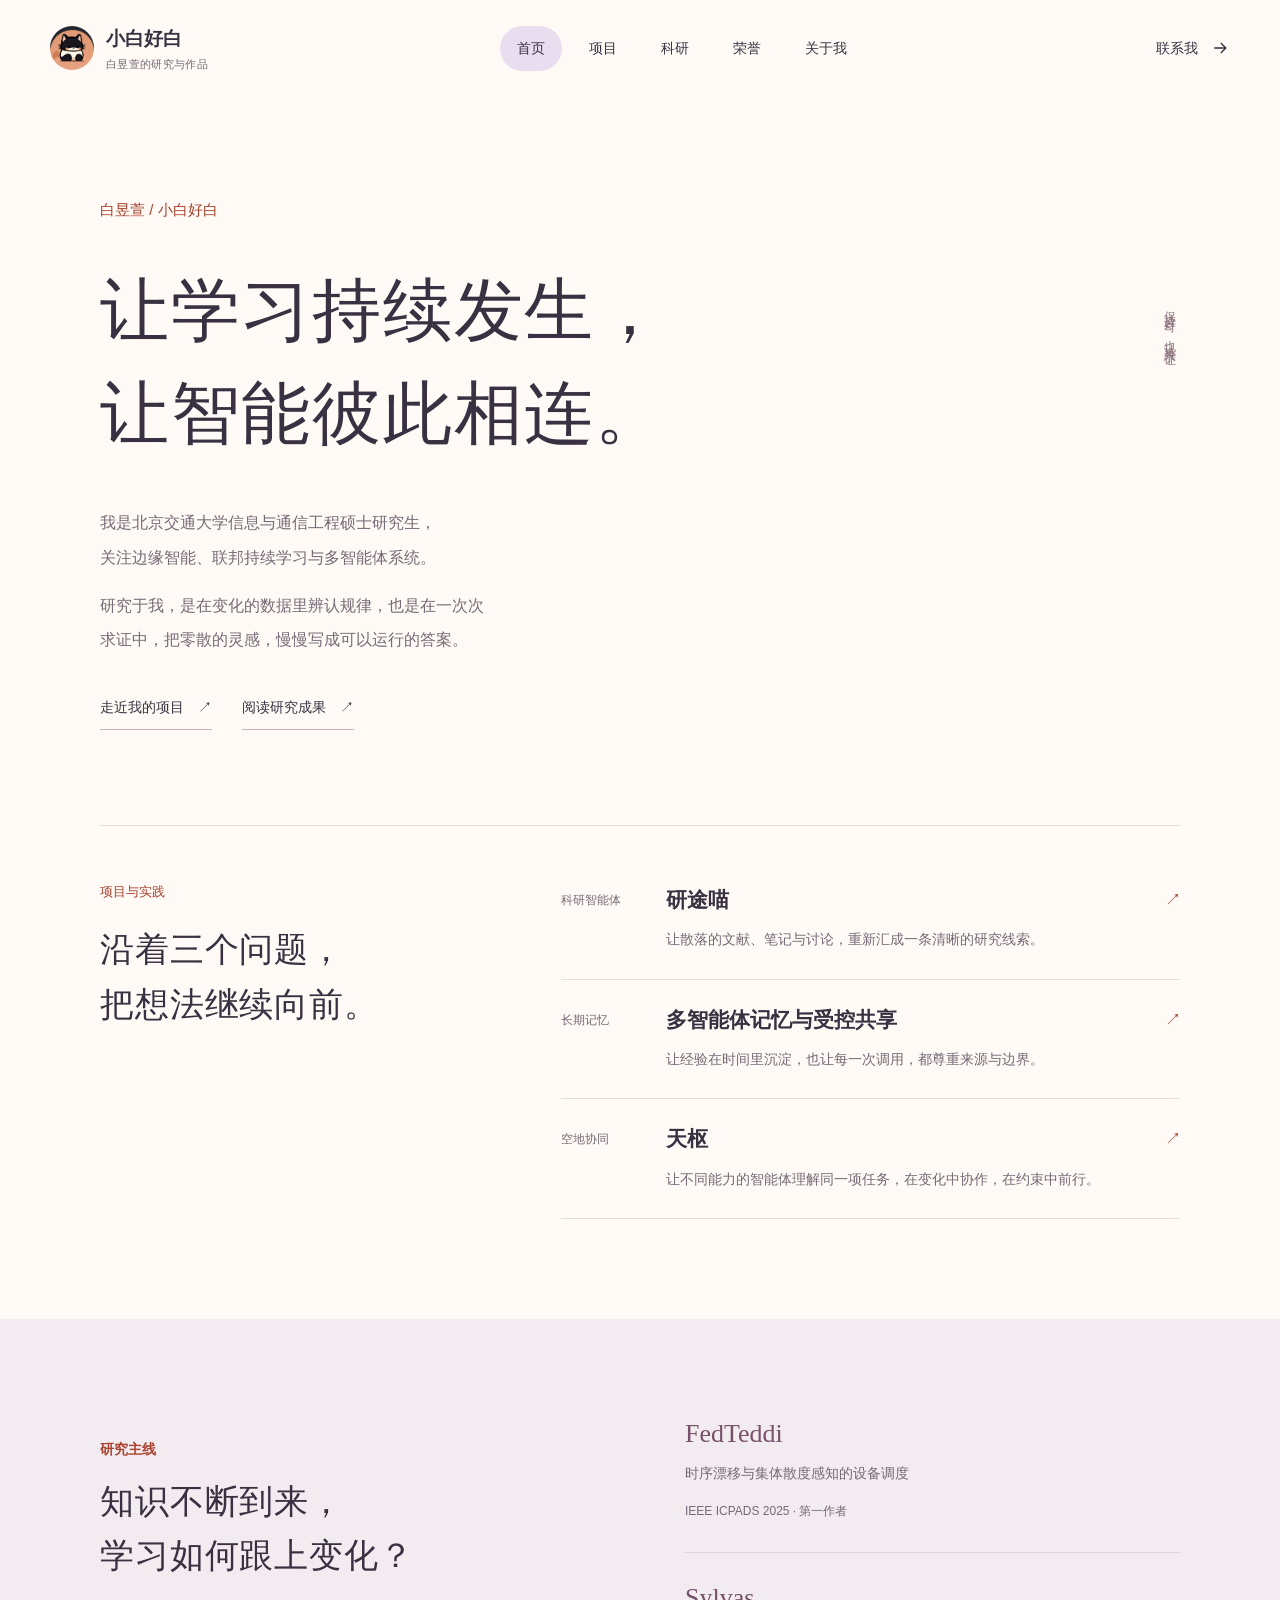
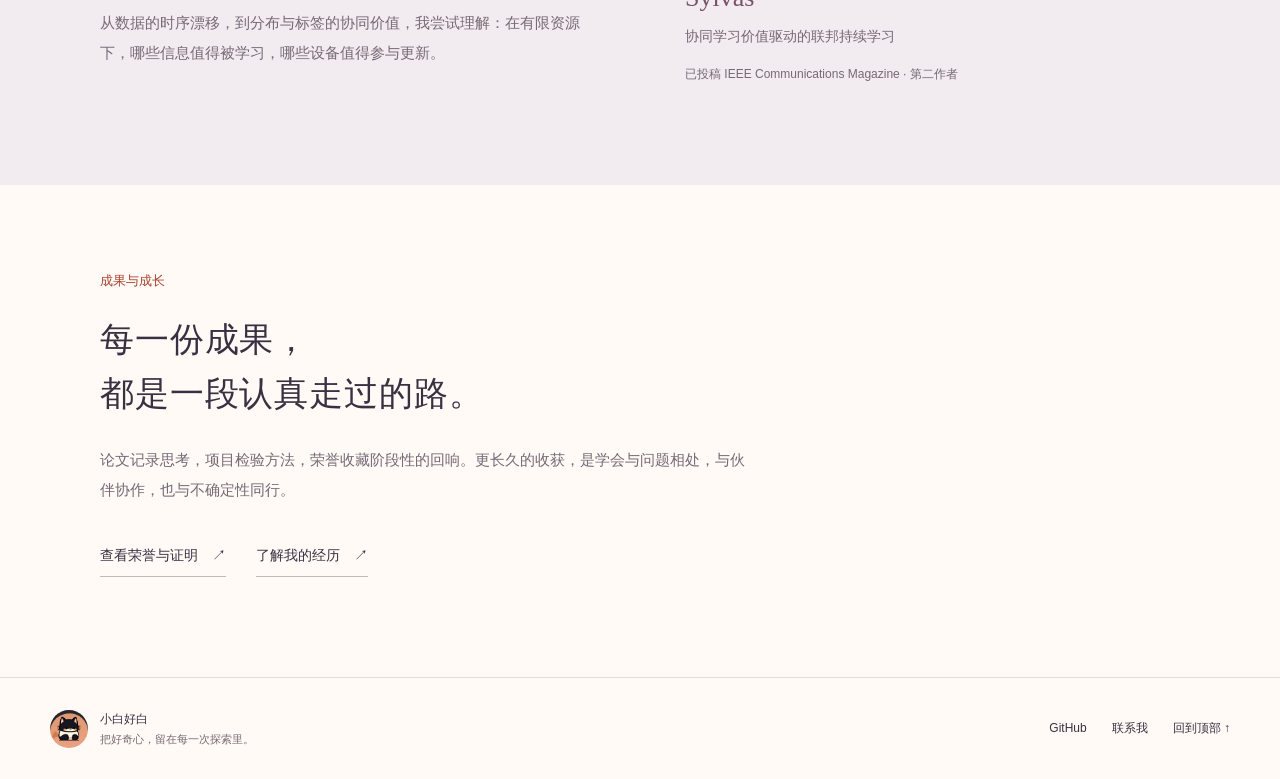
==== commit 9dc2b8ca: "Refocus portfolio on text and three agent projects Remove project imagery and carousels from home an" ====
--- a/index.html
+++ b/index.html
@@ -1 +1 @@
-<!doctype html><html lang="zh-CN"><head><meta charset="utf-8"><meta name="viewport" content="width=device-width,initial-scale=1"><meta name="theme-color" content="#fffaf5"><meta name="description" content="白昱萱的研究与项目作品集。聚焦联邦持续学习、边缘智能与科研智能体，展示项目实践、论文和荣誉。"><title>研究与作品 · 小白好白</title><link rel="icon" href="assets/images/cat-avatar.jpeg"><link rel="stylesheet" href="styles.css?v=20260908"><script src="script.js?v=20260908" defer></script></head><body><a class="skip-link" href="#main">跳到正文</a><header class="site-header"><a href="index.html" class="brand"><img src="assets/images/cat-avatar.jpeg" alt="" width="44" height="44"><span>小白好白<small>白昱萱的研究与作品</small></span></a><nav aria-label="主导航"><a href="index.html" aria-current="page">首页</a><a href="projects.html">项目</a><a href="publications.html">科研</a><a href="awards.html">荣誉</a><a href="about.html">关于我</a></nav><a class="header-contact" href="about.html#contact">联系我 <svg viewBox="0 0 24 24" aria-hidden="true"><path d="M5 12h14M13 6l6 6-6 6"/></svg></a></header><main id="main"><section class="hero container"><div class="hero-copy"><p class="hello"><span></span>你好，我是白昱萱，也叫小白好白</p><h1>研究持续学习，<br>也把想法<br>做成应用。</h1><p class="hero-description">北京交通大学 · 信息与通信工程硕士<br>我关注边缘智能与多智能体，喜欢把研究问题拆清楚，把解决方案做具体。</p><div class="hero-actions"><a class="button primary" href="projects.html">探索我的项目<svg viewBox="0 0 24 24" aria-hidden="true"><path d="M5 12h14M13 6l6 6-6 6"/></svg></a><a class="button secondary" href="publications.html">看看研究成果<svg viewBox="0 0 24 24" aria-hidden="true"><path d="M5 12h14M13 6l6 6-6 6"/></svg></a></div><p class="hero-footnote">算法研究 / 智能体应用 / 协同系统</p></div><div class="hero-exhibit"><div class="exhibit-heading"><span>最近在做的事</span><span class="handwritten">a little curiosity</span></div><div class="hero-stack" data-feature><a href="projects.html#tianshu" class="feature-slide"><img src="assets/showcase/tianshu-cover.webp" alt="天枢空地群智决策系统项目封面" width="1440" height="810" fetchpriority="high"><span><b>天枢</b><small>多智能体怎样协同完成一项任务？</small></span></a><a href="projects.html#meowscholar" class="feature-slide" hidden><div class="hero-meow"><img src="assets/images/cat-avatar.jpeg" alt="研途喵猫咪标识"><span><b>研途喵</b><small>让研究，每一步都有来处。</small></span><div>科研画像　　文献与知识<br>项目与实验　组会与行动</div></div><span><b>研途喵科研工作台</b><small>让分散的材料连接成研究主线。</small></span></a><a href="projects.html#solar" class="feature-slide" hidden><img src="assets/showcase/solar-cover.webp" alt="夸父光伏清洗项目 PPT 封面" width="1440" height="810"><span><b>夸父</b><small>连接运载平台与清洗终端。</small></span></a></div><div class="feature-controls"><span data-feature-count aria-live="polite">1 / 3</span><div><button class="icon-button" data-feature-prev aria-label="上一个项目">←</button><button class="icon-button" data-feature-next aria-label="下一个项目">→</button></div></div><a class="exhibit-note" href="awards.html"><span class="award-seal">✧</span><span>研电赛华北赛区初赛一等奖<small>把研究与团队实践一起带上赛场</small></span>↗</a></div></section><section class="section container"><div class="section-heading"><div><p class="section-label">精选作品</p><h2>给想法，一个具体的样子。</h2></div><a class="text-link" href="projects.html">全部项目<svg viewBox="0 0 24 24" aria-hidden="true"><path d="M5 12h14M13 6l6 6-6 6"/></svg></a></div><div class="selected-grid"><a class="selected-card meow-selected" href="projects.html#meowscholar"><div class="selected-visual"><img src="assets/images/cat-avatar.jpeg" alt="研途喵猫咪" width="130" height="130"><span>你的研究，<br>有迹可循。</span></div><div><small>产品设计 / 科研应用</small><h3>研途喵科研画像智能体</h3><p>把文献、项目与组会，放回同一条研究主线。</p></div></a><a class="selected-card" href="projects.html#tianshu"><img class="selected-cover" src="assets/showcase/tianshu-simulation.webp" alt="天枢空地协同仿真画面" width="1440" height="810" loading="lazy"><div><small>多智能体 / 安全协同</small><h3>天枢空地群智决策系统</h3><p>理解任务，也照顾每一台设备的能力与边界。</p></div></a><a class="selected-card" href="projects.html#solar"><div class="selected-visual solar-selected"><img src="assets/showcase/solar-robot.webp" alt="光伏清洗运载装置方案模型" width="340" height="220" loading="lazy"></div><div><small>机器人系统 / 创新创业</small><h3>全自动光伏清洗装置</h3><p>让跨阵列运输与清洗连成一段完整的作业。</p></div></a></div></section><section class="research-home"><div class="container research-home-grid"><div><p class="section-label">我的研究问题</p><h2>变化一直发生，<br>模型如何持续适应？</h2><p>从设备数据的时序漂移出发，研究资源受限条件下的设备调度，并进一步探索标签稀缺和智能体长期记忆。</p><a class="text-link" href="publications.html">阅读研究成果<svg viewBox="0 0 24 24" aria-hidden="true"><path d="M5 12h14M13 6l6 6-6 6"/></svg></a></div><div class="research-steps"><a href="publications.html#fedteddi"><span>FedTeddi</span><div><h3>理解数据变化</h3><p>时序漂移与集体散度驱动的终端调度</p><small>ICPADS 2025 · 第一作者</small></div></a><a href="publications.html#sylvas"><span>Sylvas</span><div><h3>衡量学习价值</h3><p>共同考虑分布价值与伪标签价值</p><small>研究手稿 · 第二作者</small></div></a><a href="projects.html#explorations"><span>Memory</span><div><h3>探索长期记忆</h3><p>多智能体之间的受控共享与证据检索</p><small>方向拓展与项目实践</small></div></a></div></div></section><section class="section container"><div class="section-heading"><div><p class="section-label">阶段性的收获</p><h2>努力，也留下了一些回响。</h2></div><a class="text-link" href="awards.html">打开荣誉展柜<svg viewBox="0 0 24 24" aria-hidden="true"><path d="M5 12h14M13 6l6 6-6 6"/></svg></a></div><div class="honor-highlights"><a href="awards.html#electronics"><span class="ribbon">2026</span><h3>中国研究生电子设计竞赛</h3><p>华北赛区初赛一等奖</p><small>天枢空地群智决策系统</small></a><a href="awards.html#internet"><span class="ribbon">2023</span><h3>“互联网＋”创新创业大赛</h3><p>北京赛区二等奖</p><small>全自动光伏清洗运载推送装置</small></a><a href="awards.html#graduate-scholarship"><span class="ribbon">学业</span><h3>硕士学业奖学金</h3><p>一等奖学金</p><small>持续积累，也认真对待每一步</small></a></div></section></main><footer class="site-footer"><div><img src="assets/images/cat-avatar.jpeg" width="38" height="38" alt=""><p>小白好白 <span>把好奇心，留在每一次探索里。</span></p></div><p><a href="https://github.com/bai9yu" target="_blank" rel="noreferrer">GitHub</a><a href="about.html#contact">联系我</a><button class="back-top" aria-label="回到顶部">回到顶部 ↑</button></p></footer><dialog id="image-dialog" aria-labelledby="image-title"><div class="lightbox-head"><p id="image-title"></p><button class="icon-button" data-close aria-label="关闭图片">×</button></div><img alt=""><p class="lightbox-note">按 Esc 关闭</p></dialog></body></html>+<!doctype html><html lang="zh-CN"><head><meta charset="utf-8"><meta name="viewport" content="width=device-width,initial-scale=1"><meta name="theme-color" content="#fffaf5"><meta name="description" content="白昱萱的研究与项目作品集。聚焦联邦持续学习、边缘智能与科研智能体，展示项目实践、论文和荣誉。"><title>研究与作品 · 小白好白</title><link rel="icon" href="assets/images/cat-avatar.jpeg"><link rel="stylesheet" href="styles.css?v=20260908-text"><script src="script.js?v=20260908-text" defer></script></head><body><a class="skip-link" href="#main">跳到正文</a><header class="site-header"><a href="index.html" class="brand"><img src="assets/images/cat-avatar.jpeg" alt="" width="44" height="44"><span>小白好白<small>白昱萱的研究与作品</small></span></a><nav aria-label="主导航"><a href="index.html" aria-current="page">首页</a><a href="projects.html">项目</a><a href="publications.html">科研</a><a href="awards.html">荣誉</a><a href="about.html">关于我</a></nav><a class="header-contact" href="about.html#contact">联系我 <svg viewBox="0 0 24 24" aria-hidden="true"><path d="M5 12h14M13 6l6 6-6 6"/></svg></a></header><main id="main"><section class="container word-hero"><p class="word-greeting">白昱萱 / 小白好白</p><h1>让学习持续发生，<br>让智能彼此相连。</h1><div class="word-intro"><p>我是北京交通大学信息与通信工程硕士研究生，关注边缘智能、联邦持续学习与多智能体系统。</p><p>研究于我，是在变化的数据里辨认规律，也是在一次次求证中，把零散的灵感，慢慢写成可以运行的答案。</p></div><div class="word-links"><a class="text-link" href="projects.html">走近我的项目<span aria-hidden="true">↗</span></a><a class="text-link" href="publications.html">阅读研究成果<span aria-hidden="true">↗</span></a></div><p class="word-side">保持好奇，也认真求证。</p></section><section class="container word-projects"><div class="word-section-heading"><p>项目与实践</p><h2>沿着三个问题，<br>把想法继续向前。</h2></div><div class="word-project-list"><a href="projects.html#meowscholar"><span>科研智能体</span><div><h3>研途喵</h3><p>让散落的文献、笔记与讨论，重新汇成一条清晰的研究线索。</p></div><span aria-hidden="true">↗</span></a><a href="projects.html#memory"><span>长期记忆</span><div><h3>多智能体记忆与受控共享</h3><p>让经验在时间里沉淀，也让每一次调用，都尊重来源与边界。</p></div><span aria-hidden="true">↗</span></a><a href="projects.html#tianshu"><span>空地协同</span><div><h3>天枢</h3><p>让不同能力的智能体理解同一项任务，在变化中协作，在约束中前行。</p></div><span aria-hidden="true">↗</span></a></div></section><section class="word-research"><div class="container word-research-inner"><div><p class="section-label">研究主线</p><h2>知识不断到来，<br>学习如何跟上变化？</h2><p>从数据的时序漂移，到分布与标签的协同价值，我尝试理解：在有限资源下，哪些信息值得被学习，哪些设备值得参与更新。</p></div><div class="word-papers"><a href="publications.html#fedteddi"><h3>FedTeddi</h3><p>时序漂移与集体散度感知的设备调度</p><small>IEEE ICPADS 2025 · 第一作者</small></a><a href="publications.html#sylvas"><h3>Sylvas</h3><p>协同学习价值驱动的联邦持续学习</p><small>已投稿 IEEE Communications Magazine · 第二作者</small></a></div></div></section><section class="container word-closing"><p>成果与成长</p><h2>每一份成果，<br>都是一段认真走过的路。</h2><p>论文记录思考，项目检验方法，荣誉收藏阶段性的回响。更长久的收获，是学会与问题相处，与伙伴协作，也与不确定性同行。</p><div class="word-links"><a class="text-link" href="awards.html">查看荣誉与证明<span aria-hidden="true">↗</span></a><a class="text-link" href="about.html">了解我的经历<span aria-hidden="true">↗</span></a></div></section></main><footer class="site-footer"><div><img src="assets/images/cat-avatar.jpeg" width="38" height="38" alt=""><p>小白好白 <span>把好奇心，留在每一次探索里。</span></p></div><p><a href="https://github.com/bai9yu" target="_blank" rel="noreferrer">GitHub</a><a href="about.html#contact">联系我</a><button class="back-top" aria-label="回到顶部">回到顶部 ↑</button></p></footer><dialog id="image-dialog" aria-labelledby="image-title"><div class="lightbox-head"><p id="image-title"></p><button class="icon-button" data-close aria-label="关闭图片">×</button></div><img alt=""><p class="lightbox-note">按 Esc 关闭</p></dialog></body></html>
--- a/styles.css
+++ b/styles.css
@@ -2,3 +2,9 @@
 @media(min-width:1500px){.hero{padding-top:95px;padding-bottom:105px}}@media(max-width:1000px){.container{width:calc(100% - 60px)}.site-header{padding:20px 30px;gap:15px}.site-header nav{gap:0}.site-header nav a{padding:10px 12px}.header-contact{display:none}.hero{gap:32px}.hero-exhibit{padding:24px 18px}.feature-slide>span{display:block}.feature-slide small{display:block;margin-top:6px}.handwritten{font-size:14px;padding-right:10px}.hero-meow{height:auto;min-height:220px}.research-home-grid{gap:50px}.project-case{gap:28px}.case-copy h2{font-size:35px}.demo-panel{padding:20px}.research-route{gap:3px;font-size:9px}.selected-grid{gap:18px}.selected-visual{padding:20px;gap:10px}.selected-visual>span{font-size:22px}.publication{gap:35px}.about-hero{gap:50px}.about-cat{padding:30px}.selected-card>div:last-child{padding:20px}.selected-card h3{font-size:18px}.exhibit-note{padding:12px;font-size:11px}}
 @media(max-width:760px){.container{width:calc(100% - 40px)}.site-header{padding:16px 20px;flex-wrap:wrap;gap:15px}.brand{font-size:18px}.brand small{font-size:10px}.site-header nav{order:2;justify-content:space-between;flex:1 0 100%;border-top:1px solid var(--line);padding-top:10px}.site-header nav a{padding:8px 15px;font-size:13px}.hero{grid-template-columns:1fr;padding-top:28px;padding-bottom:35px;gap:36px}.hero h1{font-size:47px;line-height:1.3}.hello{font-size:12px;margin-bottom:20px}.hero-description{font-size:14px;margin-top:22px;max-width:460px}.hero-actions{margin-top:24px}.hero-footnote{margin-top:18px}.hero-exhibit{padding:24px;border-radius:20px 70px 20px 20px}.exhibit-heading{margin-bottom:21px}.feature-slide>span{display:flex}.feature-slide small{font-size:10px;margin:0}.exhibit-note{font-size:12px;padding:15px}.exhibit-note small{font-size:10px}.hero-meow{min-height:250px}.section{padding-block:55px}.section-heading{align-items:start;gap:20px;margin-bottom:26px}.section-heading>.text-link{font-size:12px;white-space:nowrap}.section-heading h2{font-size:26px}.section-label{font-size:12px}.selected-grid{grid-template-columns:1fr;gap:20px}.selected-cover,.selected-visual{aspect-ratio:1.8}.selected-visual>img{width:100px}.selected-visual>span{font-size:30px}.solar-selected>img{width:auto;max-height:185px}.selected-card>div:last-child{padding:22px}.research-home{padding:55px 0}.research-home-grid{grid-template-columns:1fr;gap:20px}.research-steps>a{gap:18px}.research-steps>a>span{width:90px;font-size:20px}.honor-highlights{grid-template-columns:1fr;gap:15px}.honor-highlights>a{padding:25px}.ribbon{margin-bottom:16px}.site-footer{padding:25px 20px;flex-direction:column;align-items:start;gap:20px}.page-intro{padding:35px 0}.page-intro h1{font-size:37px}.page-intro>p:last-child{font-size:14px;margin-top:20px}.filter-bar,.award-filter{gap:8px}.filter-bar button,.award-filter button,.filter-bar a{padding:9px 13px;font-size:12px}.filter-bar>span,.award-filter>span{width:100%;margin:5px 0 0}.project-case{grid-template-columns:1fr;gap:28px;padding:35px 0 45px}.case-visual{position:static}.case-copy h2{font-size:34px}.case-copy h3{font-size:19px}.case-copy>p{font-size:14px}.case-copy details{margin-top:20px}.demo-panel{min-height:315px;padding:23px}.research-route{font-size:10px}.explorations{padding:35px 0 50px}.exploration-grid{grid-template-columns:1fr;gap:15px}.exploration-grid article{padding-top:22px}.publication{grid-template-columns:1fr;gap:28px;padding:35px 0}.paper-title{padding:27px}.paper-title h2{font-size:34px;margin:20px 0}.paper-status{margin-top:25px}.paper-body h3{font-size:23px}.paper-body>p{font-size:14px}.publication-list{padding-bottom:35px}.award-grid{grid-template-columns:repeat(2,1fr);gap:22px 14px;padding:15px 0 45px}.award-image{padding:10px}.award-image>span{font-size:9px;bottom:5px;right:5px}.award-card>div{padding:13px 0}.award-card h2{font-size:15px;line-height:1.55}.award-card p{font-size:12px}.award-card small{font-size:11px}.about-hero{padding:35px 0;grid-template-columns:1fr;gap:35px}.about-hero h1{font-size:43px}.about-cat{width:250px;justify-self:center;padding:25px}.about-journey{padding:35px 0}.timeline li{grid-template-columns:65px 1fr;gap:20px}.timeline time{font-size:27px}.timeline h3{font-size:19px}.timeline p{font-size:13px}.contact-section{grid-template-columns:1fr;gap:30px;padding:45px 0 60px}.lightbox-head{font-size:12px}dialog{padding:12px}.hero-exhibit{animation:none}}
 @media(prefers-reduced-motion:reduce){html{scroll-behavior:auto}*,*::before,*::after{animation:none!important;transition:none!important;scroll-behavior:auto!important}.hero-stack,.hero-stack:hover,.about-cat{transform:none}.play-button{display:none}}
+/* Text-led portfolio */
+.word-hero{position:relative;padding-top:100px;padding-bottom:95px;max-width:1080px}.word-greeting{font-size:15px;color:var(--accent);margin-bottom:36px}.word-hero h1{font-family:'Songti SC','STSong','Noto Serif CJK SC',serif;font-weight:500;font-size:clamp(44px,5.4vw,76px);line-height:1.5;letter-spacing:.025em}.word-intro{margin-top:40px;max-width:650px}.word-intro p{font-size:16px;color:var(--muted);line-height:2.15}.word-intro p+p{margin-top:14px}.word-links{display:flex;flex-wrap:wrap;gap:16px 30px;margin-top:28px}.word-links .text-link{gap:14px;border-bottom:1px solid #c9b6ba;border-radius:0;font-size:14px}.word-links .text-link>span{transition:transform .2s}.word-links .text-link:hover>span{transform:translate(3px,-3px)}.word-side{position:absolute;right:0;top:205px;writing-mode:vertical-rl;letter-spacing:.28em;font-size:12px;color:#8b737e}.word-projects{max-width:1080px;display:grid;grid-template-columns:.8fr 1.3fr;gap:80px;padding:55px 0 100px;border-top:1px solid var(--line)}.word-section-heading>p,.word-closing>p:first-child{font-size:13px;color:var(--accent);margin-bottom:20px}.word-section-heading h2,.word-research h2,.word-closing h2{font-family:'Songti SC','STSong',serif;font-weight:500;line-height:1.6;font-size:34px;letter-spacing:.025em}.word-project-list>a{display:grid;grid-template-columns:85px 1fr 15px;gap:20px;padding:26px 0;border-bottom:1px solid var(--line)}.word-project-list>a:first-child{padding-top:5px}.word-project-list>a>span:first-child{font-size:12px;color:var(--muted);padding-top:4px}.word-project-list h3{font-size:21px}.word-project-list p{font-size:14px;line-height:1.9;color:var(--muted);margin-top:13px}.word-project-list>a>span:last-child{color:var(--accent);transition:transform .2s}.word-project-list>a:hover>span:last-child{transform:translate(3px,-3px)}.word-research{background:#f2ebef;padding:70px 0}.word-research-inner{max-width:1080px;display:grid;grid-template-columns:1fr 1fr;gap:90px;align-items:center}.word-research-inner>div>p:last-child{margin-top:24px;font-size:15px;line-height:2;color:var(--muted)}.word-papers>a{display:block;padding:28px 0}.word-papers>a+a{border-top:1px solid #dfd0db}.word-papers h3{font-family:Georgia,serif;font-size:26px;font-weight:400;color:#77516a}.word-papers p{font-size:14px;margin:10px 0;color:var(--muted)}.word-papers small{font-size:12px;color:var(--muted)}.word-closing{max-width:1080px;padding:85px 0 100px}.word-closing>p:not(:first-child){font-size:15px;line-height:2;max-width:650px;color:var(--muted);margin-top:24px}.word-page-intro{max-width:1080px;padding:65px 0 45px}.word-page-intro h1{font-family:'Songti SC','STSong',serif;font-weight:500;font-size:clamp(37px,4.5vw,59px);line-height:1.55;letter-spacing:.02em}.word-page-intro>p:last-child{font-size:15px;line-height:2;color:var(--muted);max-width:640px;margin-top:26px}.project-index{max-width:1080px;display:flex;gap:28px;padding-bottom:24px;font-size:14px;flex-wrap:wrap}.project-index a{min-height:44px;display:flex;align-items:center;border-bottom:1px solid #cebabf;transition:color .2s}.project-index a:hover{color:var(--accent)}.text-case-list{max-width:1080px}.text-case{display:grid;grid-template-columns:.8fr 1.3fr;gap:70px;padding:65px 0 80px;border-top:1px solid var(--line);scroll-margin-top:30px}.text-case header{align-self:start;position:sticky;top:35px}.text-case h2{font-family:'Songti SC','STSong',serif;font-weight:500;font-size:38px;line-height:1.45}.case-tagline{font-size:15px;color:#8d6575;line-height:1.9;margin-top:22px;max-width:260px}.case-description{font-size:16px;line-height:2.15}.text-features{display:grid;grid-template-columns:repeat(3,1fr);gap:22px;margin-top:35px;padding-block:26px;border-block:1px solid var(--line)}.text-features h3{font-size:15px;font-weight:550}.text-features p{font-size:13px;line-height:1.9;color:var(--muted);margin-top:13px}.text-case-details{margin-top:25px}.text-case-details details{border-bottom:1px solid var(--line)}.text-case-details summary{font-size:14px;min-height:58px}.text-case-details details>p{font-size:14px;line-height:2;color:var(--muted);padding-bottom:20px}.paper-architecture{grid-column:1/-1;margin:8px 0 0;padding:24px;background:white;border:1px solid var(--line);border-radius:10px}.paper-architecture img{width:100%;max-height:620px;object-fit:contain}.paper-architecture figcaption{font-size:12px;color:var(--muted);margin-top:18px;display:flex;justify-content:space-between;gap:20px}.paper-architecture figcaption span{white-space:nowrap;color:var(--accent)}
+@media(max-width:900px){.word-side{display:none}.word-projects,.word-research-inner,.text-case{gap:40px}.text-features{grid-template-columns:1fr;gap:18px}.text-features>div{display:grid;grid-template-columns:85px 1fr;gap:16px}.text-features p{margin:0}.word-project-list>a{grid-template-columns:1fr 15px;gap:8px}.word-project-list>a>span:first-child{grid-column:1/-1}.text-case h2{font-size:32px}}
+@media(max-width:760px){.word-hero{padding:46px 0 55px}.word-greeting{font-size:13px;margin-bottom:26px}.word-hero h1{font-size:clamp(32px,8.4vw,47px);line-height:1.65;letter-spacing:0}.word-intro{margin-top:26px}.word-intro p{font-size:14px;line-height:2.05}.word-links{gap:15px 25px;margin-top:23px}.word-links .text-link{font-size:13px}.word-projects{grid-template-columns:1fr;gap:25px;padding:40px 0 55px}.word-section-heading h2,.word-research h2,.word-closing h2{font-size:29px;line-height:1.6}.word-project-list>a{padding:23px 0}.word-project-list h3{font-size:20px}.word-project-list p{font-size:13px}.word-research{padding:45px 0}.word-research-inner{grid-template-columns:1fr;gap:20px}.word-research-inner>div>p:last-child{font-size:14px}.word-papers>a{padding:22px 0}.word-papers small{font-size:11px}.word-closing{padding:50px 0 60px}.word-closing>p:not(:first-child){font-size:14px}.word-page-intro{padding:35px 0 27px}.word-page-intro h1{font-size:32px;line-height:1.65;letter-spacing:0}.word-page-intro>p:last-child{font-size:14px;margin-top:24px}.project-index{gap:12px 22px;font-size:12px;padding-bottom:20px}.text-case{grid-template-columns:1fr;gap:26px;padding:40px 0 50px}.text-case header{position:static}.text-case h2{font-size:31px}.case-tagline{max-width:none;font-size:14px;margin-top:14px}.case-description{font-size:14px;line-height:2.1}.text-features{margin-top:25px;padding:23px 0}.text-features h3{font-size:14px}.text-features p{font-size:12px}.text-case-details{margin-top:18px}.text-case-details details>p{font-size:13px}.paper-architecture{padding:12px}.paper-architecture figcaption{font-size:10px;gap:10px;flex-wrap:wrap;margin-top:12px}}
+
+.word-intro p,.word-page-intro>p:last-child,.case-tagline{text-wrap:balance}
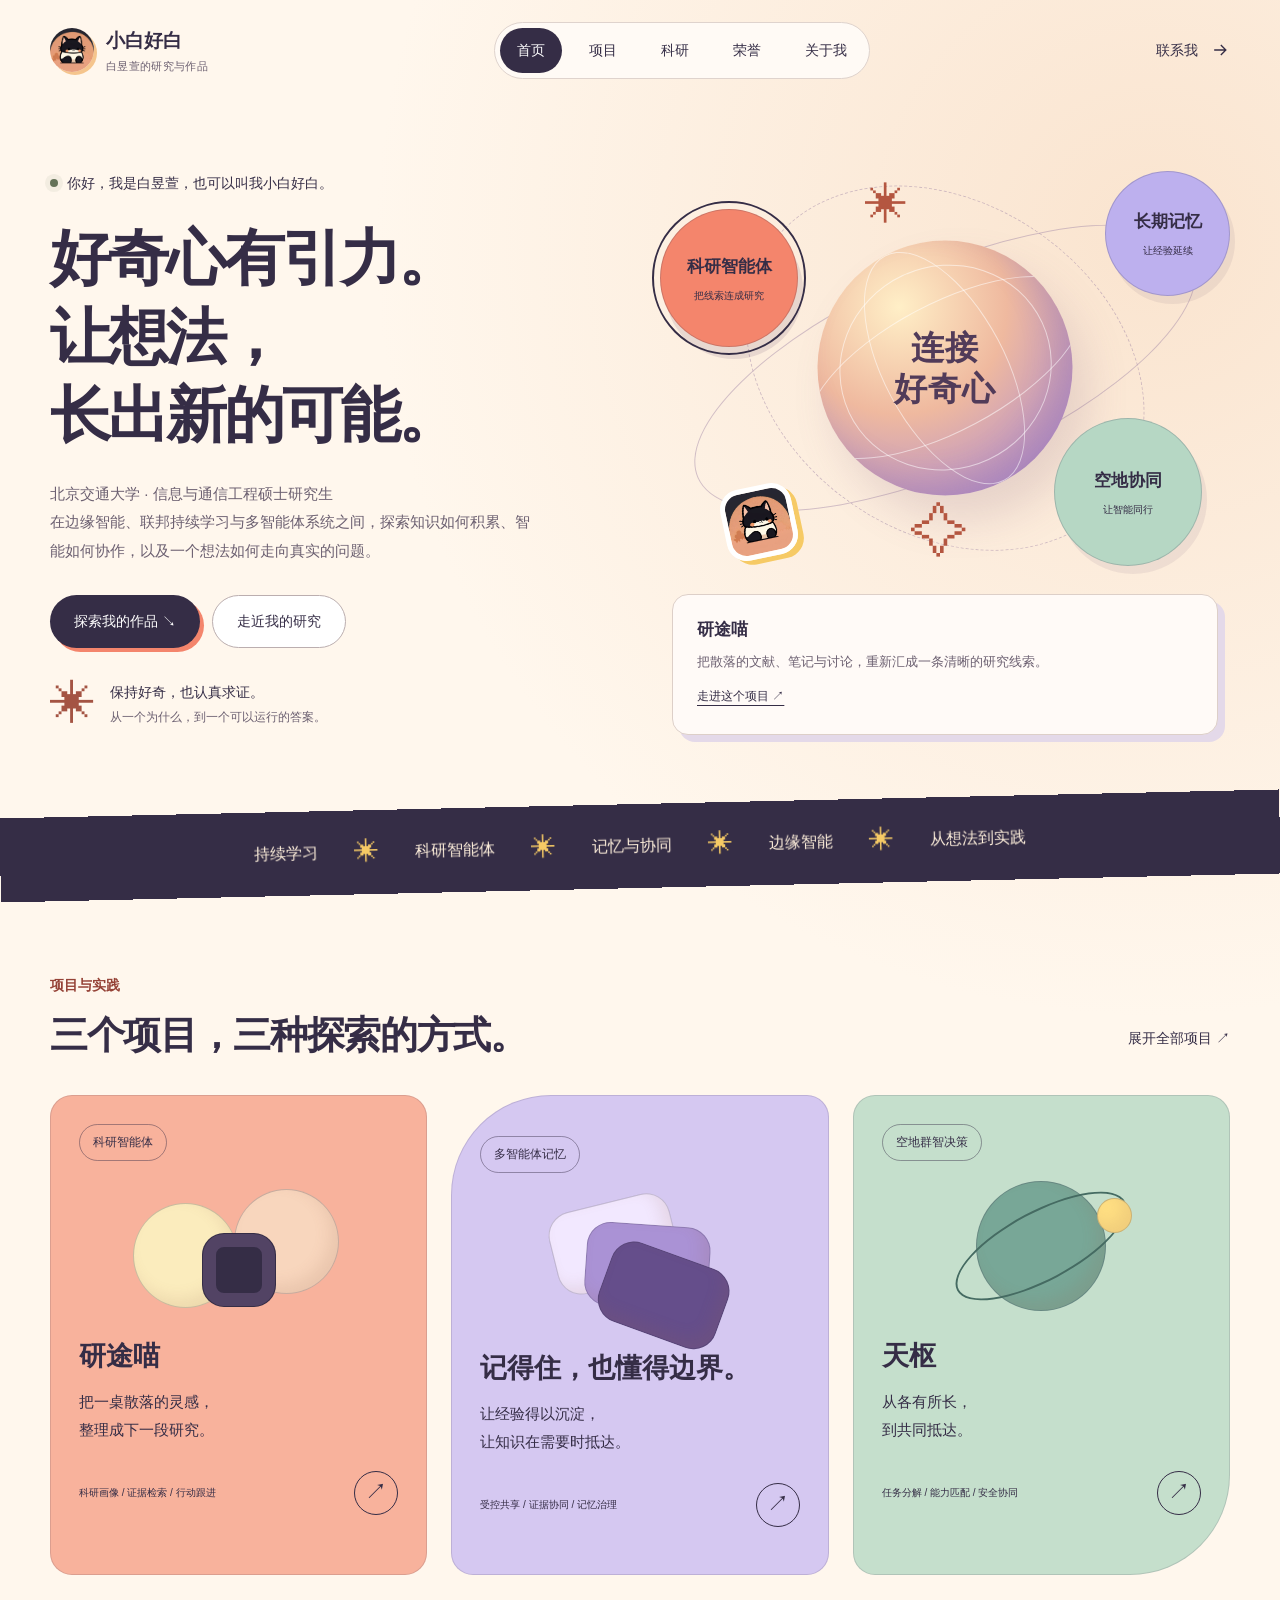
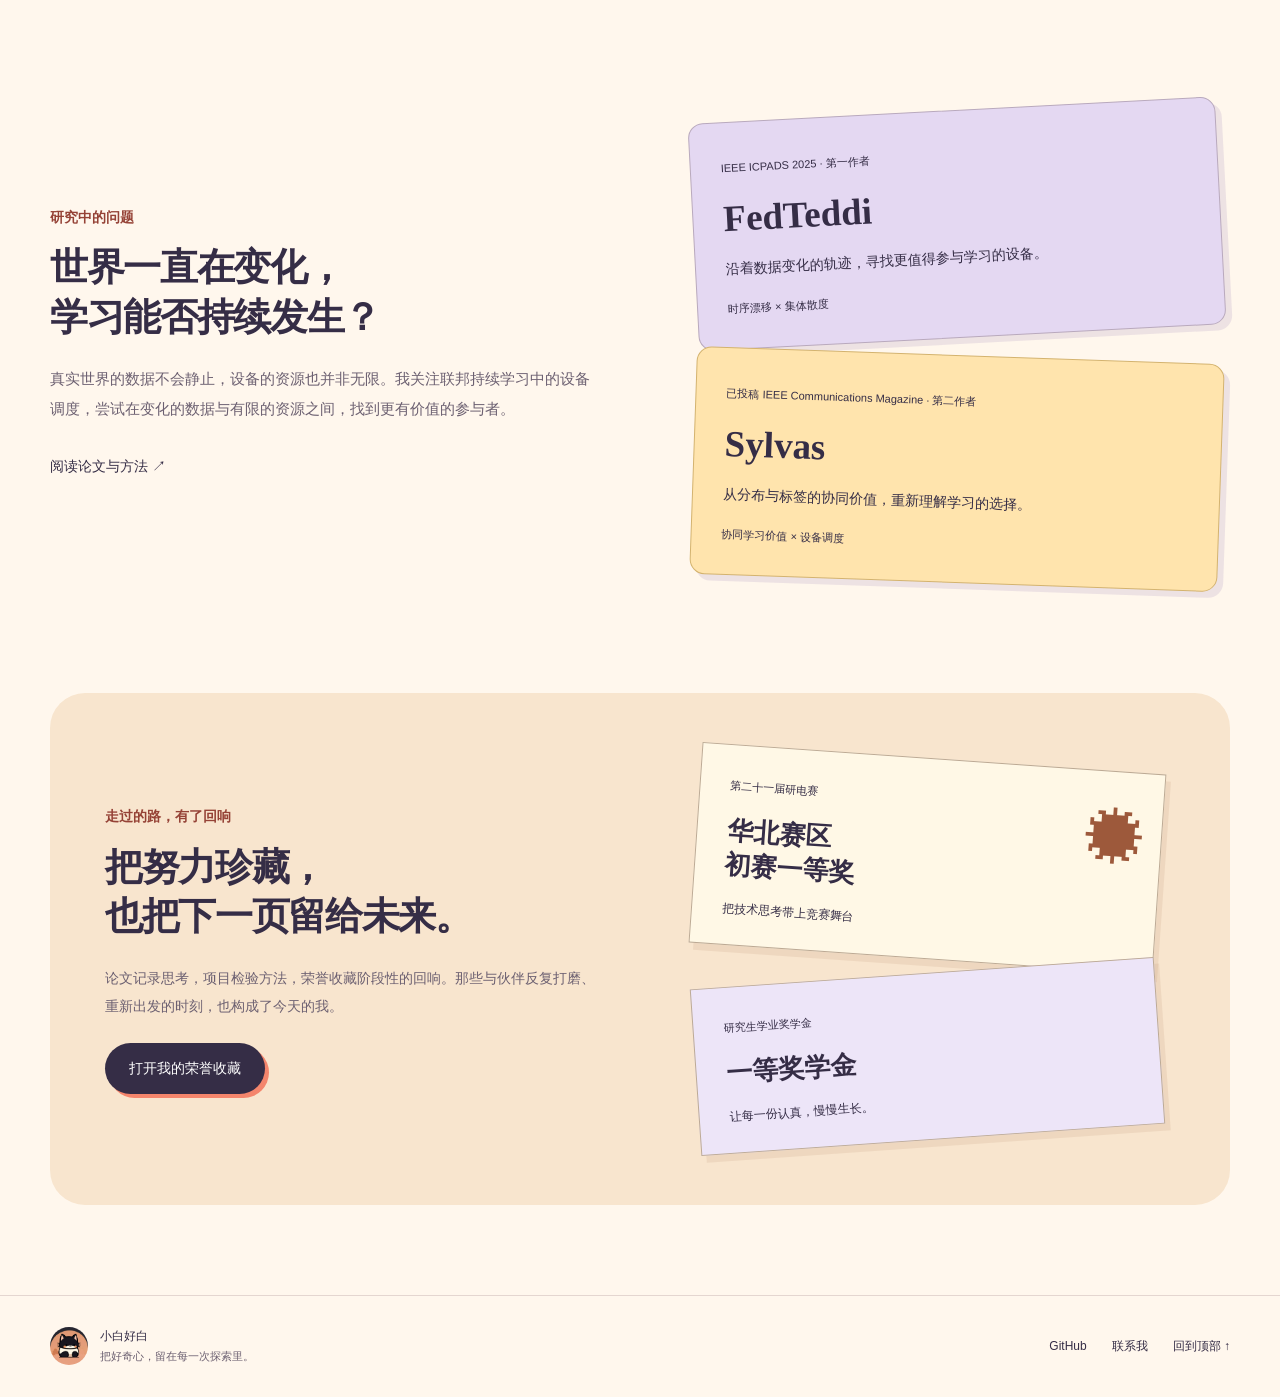
==== commit ae1a56cc: "Redesign portfolio as a colorful interactive research playground Add a research globe, sculptural pr" ====
--- a/index.html
+++ b/index.html
@@ -1 +1 @@
-<!doctype html><html lang="zh-CN"><head><meta charset="utf-8"><meta name="viewport" content="width=device-width,initial-scale=1"><meta name="theme-color" content="#fffaf5"><meta name="description" content="白昱萱的研究与项目作品集。聚焦联邦持续学习、边缘智能与科研智能体，展示项目实践、论文和荣誉。"><title>研究与作品 · 小白好白</title><link rel="icon" href="assets/images/cat-avatar.jpeg"><link rel="stylesheet" href="styles.css?v=20260908-text"><script src="script.js?v=20260908-text" defer></script></head><body><a class="skip-link" href="#main">跳到正文</a><header class="site-header"><a href="index.html" class="brand"><img src="assets/images/cat-avatar.jpeg" alt="" width="44" height="44"><span>小白好白<small>白昱萱的研究与作品</small></span></a><nav aria-label="主导航"><a href="index.html" aria-current="page">首页</a><a href="projects.html">项目</a><a href="publications.html">科研</a><a href="awards.html">荣誉</a><a href="about.html">关于我</a></nav><a class="header-contact" href="about.html#contact">联系我 <svg viewBox="0 0 24 24" aria-hidden="true"><path d="M5 12h14M13 6l6 6-6 6"/></svg></a></header><main id="main"><section class="container word-hero"><p class="word-greeting">白昱萱 / 小白好白</p><h1>让学习持续发生，<br>让智能彼此相连。</h1><div class="word-intro"><p>我是北京交通大学信息与通信工程硕士研究生，关注边缘智能、联邦持续学习与多智能体系统。</p><p>研究于我，是在变化的数据里辨认规律，也是在一次次求证中，把零散的灵感，慢慢写成可以运行的答案。</p></div><div class="word-links"><a class="text-link" href="projects.html">走近我的项目<span aria-hidden="true">↗</span></a><a class="text-link" href="publications.html">阅读研究成果<span aria-hidden="true">↗</span></a></div><p class="word-side">保持好奇，也认真求证。</p></section><section class="container word-projects"><div class="word-section-heading"><p>项目与实践</p><h2>沿着三个问题，<br>把想法继续向前。</h2></div><div class="word-project-list"><a href="projects.html#meowscholar"><span>科研智能体</span><div><h3>研途喵</h3><p>让散落的文献、笔记与讨论，重新汇成一条清晰的研究线索。</p></div><span aria-hidden="true">↗</span></a><a href="projects.html#memory"><span>长期记忆</span><div><h3>多智能体记忆与受控共享</h3><p>让经验在时间里沉淀，也让每一次调用，都尊重来源与边界。</p></div><span aria-hidden="true">↗</span></a><a href="projects.html#tianshu"><span>空地协同</span><div><h3>天枢</h3><p>让不同能力的智能体理解同一项任务，在变化中协作，在约束中前行。</p></div><span aria-hidden="true">↗</span></a></div></section><section class="word-research"><div class="container word-research-inner"><div><p class="section-label">研究主线</p><h2>知识不断到来，<br>学习如何跟上变化？</h2><p>从数据的时序漂移，到分布与标签的协同价值，我尝试理解：在有限资源下，哪些信息值得被学习，哪些设备值得参与更新。</p></div><div class="word-papers"><a href="publications.html#fedteddi"><h3>FedTeddi</h3><p>时序漂移与集体散度感知的设备调度</p><small>IEEE ICPADS 2025 · 第一作者</small></a><a href="publications.html#sylvas"><h3>Sylvas</h3><p>协同学习价值驱动的联邦持续学习</p><small>已投稿 IEEE Communications Magazine · 第二作者</small></a></div></div></section><section class="container word-closing"><p>成果与成长</p><h2>每一份成果，<br>都是一段认真走过的路。</h2><p>论文记录思考，项目检验方法，荣誉收藏阶段性的回响。更长久的收获，是学会与问题相处，与伙伴协作，也与不确定性同行。</p><div class="word-links"><a class="text-link" href="awards.html">查看荣誉与证明<span aria-hidden="true">↗</span></a><a class="text-link" href="about.html">了解我的经历<span aria-hidden="true">↗</span></a></div></section></main><footer class="site-footer"><div><img src="assets/images/cat-avatar.jpeg" width="38" height="38" alt=""><p>小白好白 <span>把好奇心，留在每一次探索里。</span></p></div><p><a href="https://github.com/bai9yu" target="_blank" rel="noreferrer">GitHub</a><a href="about.html#contact">联系我</a><button class="back-top" aria-label="回到顶部">回到顶部 ↑</button></p></footer><dialog id="image-dialog" aria-labelledby="image-title"><div class="lightbox-head"><p id="image-title"></p><button class="icon-button" data-close aria-label="关闭图片">×</button></div><img alt=""><p class="lightbox-note">按 Esc 关闭</p></dialog></body></html>+<!doctype html><html lang="zh-CN"><head><meta charset="utf-8"><meta name="viewport" content="width=device-width,initial-scale=1"><meta name="theme-color" content="#fffaf5"><meta name="description" content="白昱萱的研究与项目作品集。聚焦联邦持续学习、边缘智能与科研智能体，展示项目实践、论文和荣誉。"><title>研究与作品 · 小白好白</title><link rel="icon" href="assets/images/cat-avatar.jpeg"><link rel="stylesheet" href="styles.css?v=20260908-playground"><script src="script.js?v=20260908-playground" defer></script><link rel="stylesheet" href="playground.css?v=20260908-playground"></head><body><a class="skip-link" href="#main">跳到正文</a><header class="site-header"><a href="index.html" class="brand"><img src="assets/images/cat-avatar.jpeg" alt="" width="44" height="44"><span>小白好白<small>白昱萱的研究与作品</small></span></a><nav aria-label="主导航"><a href="index.html" aria-current="page">首页</a><a href="projects.html">项目</a><a href="publications.html">科研</a><a href="awards.html">荣誉</a><a href="about.html">关于我</a></nav><a class="header-contact" href="about.html#contact">联系我 <svg viewBox="0 0 24 24" aria-hidden="true"><path d="M5 12h14M13 6l6 6-6 6"/></svg></a></header><main id="main"><section class="container playground-hero"><div class="playground-intro"><p class="hello"><span></span>你好，我是白昱萱，也可以叫我小白好白。</p><h1>好奇心有引力。<br>让想法，<br>长出新的可能。</h1><p class="hero-description">北京交通大学 · 信息与通信工程硕士研究生<br>在边缘智能、联邦持续学习与多智能体系统之间，探索知识如何积累、智能如何协作，以及一个想法如何走向真实的问题。</p><div class="hero-actions"><a class="button primary" href="#selected-work">探索我的作品 ↘</a><a class="button secondary" href="publications.html">走近我的研究</a></div><div class="intro-note"><span aria-hidden="true">✳</span><p>保持好奇，也认真求证。<br><small>从一个为什么，到一个可以运行的答案。</small></p></div></div><div class="research-universe" aria-label="探索我的研究方向"><div class="universe-scene" data-universe><div class="orbit orbit-a" aria-hidden="true"></div><div class="orbit orbit-b" aria-hidden="true"></div><div class="universe-globe" aria-hidden="true"><i></i><i></i><i></i><span>连接<br>好奇心</span></div><button class="planet planet-a" data-topic="0" aria-pressed="true">科研智能体<small>把线索连成研究</small></button><button class="planet planet-b" data-topic="1" aria-pressed="false">长期记忆<small>让经验延续</small></button><button class="planet planet-c" data-topic="2" aria-pressed="false">空地协同<small>让智能同行</small></button><span class="spark spark-a" aria-hidden="true">✳</span><span class="spark spark-b" aria-hidden="true">✧</span><img class="universe-cat" src="assets/images/cat-avatar.jpeg" alt="小白的黑白小猫" width="72" height="72"></div><div class="universe-caption" aria-live="polite"><span data-topic-name>研途喵</span><p data-topic-copy>把散落的文献、笔记与讨论，重新汇成一条清晰的研究线索。</p><a data-topic-link href="projects.html#meowscholar">走进这个项目 ↗</a></div></div></section><div class="interest-ribbon" aria-label="关注领域"><span>持续学习</span><b aria-hidden="true">✳</b><span>科研智能体</span><b aria-hidden="true">✳</b><span>记忆与协同</span><b aria-hidden="true">✳</b><span>边缘智能</span><b aria-hidden="true">✳</b><span>从想法到实践</span></div><section class="container discovery-section" id="selected-work"><div class="section-heading"><div><p class="section-label">项目与实践</p><h2>三个项目，三种探索的方式。</h2></div><a class="text-link" href="projects.html">展开全部项目 ↗</a></div><div class="discovery-grid"><a class="discovery-card coral" href="projects.html#meowscholar"><span class="card-category">科研智能体</span><div class="card-sculpture sculpture-meowscholar" aria-hidden="true"><i></i><i></i><i></i></div><h3>研途喵</h3><p>把一桌散落的灵感，<br>整理成下一段研究。</p><div class="card-bottom"><small>科研画像 / 证据检索 / 行动跟进</small><span aria-hidden="true">↗</span></div></a><a class="discovery-card lilac" href="projects.html#memory"><span class="card-category">多智能体记忆</span><div class="card-sculpture sculpture-memory" aria-hidden="true"><i></i><i></i><i></i></div><h3>记得住，也懂得边界。</h3><p>让经验得以沉淀，<br>让知识在需要时抵达。</p><div class="card-bottom"><small>受控共享 / 证据协同 / 记忆治理</small><span aria-hidden="true">↗</span></div></a><a class="discovery-card mint" href="projects.html#tianshu"><span class="card-category">空地群智决策</span><div class="card-sculpture sculpture-tianshu" aria-hidden="true"><i></i><i></i><i></i></div><h3>天枢</h3><p>从各有所长，<br>到共同抵达。</p><div class="card-bottom"><small>任务分解 / 能力匹配 / 安全协同</small><span aria-hidden="true">↗</span></div></a></div></section><section class="container research-story"><div class="research-story-heading"><p class="section-label">研究中的问题</p><h2>世界一直在变化，<br>学习能否持续发生？</h2><p>真实世界的数据不会静止，设备的资源也并非无限。我关注联邦持续学习中的设备调度，尝试在变化的数据与有限的资源之间，找到更有价值的参与者。</p><a class="text-link" href="publications.html">阅读论文与方法 ↗</a></div><div class="paper-stack"><a href="publications.html#fedteddi"><small>IEEE ICPADS 2025 · 第一作者</small><h3>FedTeddi</h3><p>沿着数据变化的轨迹，寻找更值得参与学习的设备。</p><span>时序漂移 × 集体散度</span></a><a href="publications.html#sylvas"><small>已投稿 IEEE Communications Magazine · 第二作者</small><h3>Sylvas</h3><p>从分布与标签的协同价值，重新理解学习的选择。</p><span>协同学习价值 × 设备调度</span></a></div></section><section class="container honor-room"><div><p class="section-label">走过的路，有了回响</p><h2>把努力珍藏，<br>也把下一页留给未来。</h2><p>论文记录思考，项目检验方法，荣誉收藏阶段性的回响。那些与伙伴反复打磨、重新出发的时刻，也构成了今天的我。</p><a class="button primary" href="awards.html">打开我的荣誉收藏</a></div><div class="honor-postcards"><a href="awards.html"><span class="postcard-seal" aria-hidden="true">✹</span><small>第二十一届研电赛</small><h3>华北赛区<br>初赛一等奖</h3><p>把技术思考带上竞赛舞台</p></a><a href="awards.html"><small>研究生学业奖学金</small><h3>一等奖学金</h3><p>让每一份认真，慢慢生长。</p></a></div></section></main><footer class="site-footer"><div><img src="assets/images/cat-avatar.jpeg" width="38" height="38" alt=""><p>小白好白 <span>把好奇心，留在每一次探索里。</span></p></div><p><a href="https://github.com/bai9yu" target="_blank" rel="noreferrer">GitHub</a><a href="about.html#contact">联系我</a><button class="back-top" aria-label="回到顶部">回到顶部 ↑</button></p></footer><dialog id="image-dialog" aria-labelledby="image-title"><div class="lightbox-head"><p id="image-title"></p><button class="icon-button" data-close aria-label="关闭图片">×</button></div><img alt=""><p class="lightbox-note">按 Esc 关闭</p></dialog></body></html>
--- a/playground.css
+++ b/playground.css
@@ -0,0 +1,7 @@
+:root{--paper:#fff7ed;--ink:#352d46;--muted:#6c6071;--accent:#954236;--peach:#f6ca65;--lavender:#e2d9fa;--line:#e4d6d0;--coral:#f4856c;--lilac:#bdb0ee;--mint:#b6d7c4}body{background:radial-gradient(circle at 90% 8%,#fae4cf 0,transparent 26%),var(--paper)}.site-header{background:transparent}.site-header nav{padding:5px;border:1px solid #dfd3cd;border-radius:40px;background:#fffaf5}.site-header nav a[aria-current]{background:var(--ink);color:white}.brand img{box-shadow:3px 3px 0 #f5c58d;transition:transform .3s}.brand:hover img{transform:rotate(-12deg)}.button{border-radius:30px;padding:13px 24px}.primary{box-shadow:4px 4px 0 var(--coral)}.primary:hover{transform:translate(-2px,-2px);box-shadow:6px 6px 0 var(--coral)}.secondary{border-color:#bbaeaf}.playground-hero{display:grid;grid-template-columns:1fr 1fr;align-items:center;gap:40px;padding:65px 0 70px;min-height:680px}.playground-intro h1{font-size:clamp(42px,4.8vw,68px);font-weight:750;letter-spacing:-.05em;line-height:1.28}.playground-intro .hero-description{max-width:490px;font-size:15px}.intro-note{display:flex;gap:14px;align-items:center;margin-top:32px}.intro-note>span{font-size:46px;color:#a45443;line-height:1}.intro-note p{font-size:14px}.intro-note small{color:var(--muted);font-size:12px}.research-universe{min-width:0;position:relative}.universe-scene{position:relative;height:420px;isolation:isolate}.universe-globe{position:absolute;width:255px;height:255px;left:50%;top:48%;transform:translate(-50%,-50%);border-radius:50%;background:radial-gradient(circle at 32% 26%,#ffefc7 0%,#efb99f 42%,#bb94c6 78%,#7f6dab 100%);box-shadow:inset -18px -15px 30px #78589133,16px 25px 40px #8d688530;overflow:hidden;transition:filter .7s,rotate .7s}.universe-globe i{position:absolute;inset:0 26%;border:1px solid #fff8;border-radius:50%;transform:rotate(-28deg)}.universe-globe i:nth-child(2){inset:25% -10%;transform:rotate(-28deg)}.universe-globe i:nth-child(3){inset:8% 10%;transform:rotate(65deg)}.universe-globe span{position:absolute;inset:0;display:grid;place-content:center;font-size:33px;font-weight:700;line-height:1.25;color:#513b59;text-align:center;letter-spacing:.04em}.orbit{position:absolute;left:50%;top:48%;width:95%;height:200px;border:1px solid #a58caa80;border-radius:50%;transform:translate(-50%,-50%) rotate(-24deg);z-index:-1}.orbit-b{width:75%;height:330px;transform:translate(-50%,-50%) rotate(35deg);border-style:dashed}.planet{position:absolute;border-radius:50%;width:138px;height:138px;display:flex;align-items:center;justify-content:center;flex-direction:column;font-size:17px;font-weight:650;border:1px solid #352d4633;box-shadow:5px 8px 0 #62466a16;transition:transform .3s,box-shadow .3s;background:var(--peach)}.planet small{display:block;font-size:10px;font-weight:400;margin-top:5px}.planet-a{left:0;top:50px;background:var(--coral)}.planet-b{right:0;top:5px;background:var(--lilac);width:125px;height:125px}.planet-c{bottom:20px;right:5%;background:var(--mint);width:148px;height:148px}.planet:hover,.planet[aria-pressed=true]{transform:translateY(-7px);box-shadow:5px 12px 0 #62466a22}.planet[aria-pressed=true]{outline:2px solid var(--ink);outline-offset:6px}.universe-cat{position:absolute;bottom:28px;left:11%;border-radius:20px;transform:rotate(-12deg);border:5px solid white;box-shadow:5px 5px 0 var(--peach)}.spark{position:absolute;color:#b45640;font-size:43px;pointer-events:none}.spark-a{top:2px;left:36%}.spark-b{bottom:3px;left:44%;font-size:58px}.universe-caption{position:relative;border:1px solid #ddcfc8;background:#fffaf7;box-shadow:7px 7px 0 #e4d9e9;border-radius:16px;padding:20px 24px;margin:8px 12px 0}.universe-caption>span{font-weight:700;font-size:17px}.universe-caption p{font-size:13px;color:var(--muted);margin:6px 0}.universe-caption a{font-size:12px;display:inline-flex;min-height:34px;align-items:center;text-decoration:underline;text-underline-offset:5px}.interest-ribbon{display:flex;align-items:center;justify-content:center;gap:36px;padding:20px;background:var(--ink);color:#fff0dc;flex-wrap:wrap;transform:rotate(-1.3deg);font-size:16px}.interest-ribbon b{font-size:25px;color:var(--peach);font-weight:400}.discovery-section{padding:85px 0}.discovery-grid{display:grid;grid-template-columns:repeat(3,1fr);gap:24px}.discovery-card{display:block;padding:28px;border:1px solid #352d4626;position:relative;border-radius:22px;min-height:480px;overflow:hidden;transition:transform .3s,box-shadow .3s}.discovery-card:nth-child(2){border-radius:100px 22px 22px 22px;padding-top:40px}.discovery-card:nth-child(3){border-radius:22px 22px 100px 22px}.coral{background:#f8b29c}.lilac{background:#d5c8f1}.mint{background:#c5dfcc}.discovery-card:hover{transform:translateY(-8px) rotate(-1deg);box-shadow:8px 12px 0 #352d4620}.card-category{font-size:12px;border:1px solid #352d4670;border-radius:30px;padding:7px 13px;display:inline-flex}.card-sculpture{height:170px;position:relative;display:flex;justify-content:center;align-items:center}.card-sculpture i{position:absolute;display:block;background:#ffe9bf;width:105px;height:105px;border-radius:50%;border:1px solid #352d4640;box-shadow:inset -8px -8px 15px #93614c22;transition:transform .5s}.sculpture-meowscholar i:first-child{transform:translate(-53px,10px);background:#fbecbd}.sculpture-meowscholar i:nth-child(2){transform:translate(48px,-4px);background:#f8d6bd}.sculpture-meowscholar i:nth-child(3){width:74px;height:74px;background:#352d46;transform:translateY(24px);border-radius:22px;box-shadow:inset 0 0 0 13px #524364}.sculpture-memory i{border-radius:24px;width:124px;height:84px;background:#f2e8ff;transform:rotate(-14deg) translate(-22px,-20px)}.sculpture-memory i:nth-child(2){transform:rotate(4deg) translate(8px,8px);background:#aa92d5}.sculpture-memory i:nth-child(3){transform:rotate(20deg) translate(35px,27px);background:#654e8b}.sculpture-tianshu i{width:130px;height:130px;background:#78a797}.sculpture-tianshu i:nth-child(2){width:190px;height:70px;background:none;border:2px solid #456b62;transform:rotate(-28deg);box-shadow:none}.sculpture-tianshu i:nth-child(3){width:35px;height:35px;background:#ffdf83;transform:translate(73px,-30px)}.discovery-card:hover .card-sculpture i:last-child{transform:translate(20px,-12px) rotate(12deg)}.discovery-card h3{font-size:27px;margin:8px 0 14px}.discovery-card>p{font-size:15px;line-height:1.9}.card-bottom{display:flex;justify-content:space-between;gap:12px;align-items:center;margin-top:26px}.card-bottom small{font-size:10px}.card-bottom>span{height:44px;width:44px;flex:none;border:1px solid #352d46;border-radius:50%;display:grid;place-items:center;font-size:22px}.research-story{display:grid;grid-template-columns:1fr 1fr;gap:85px;padding:30px 0 90px;align-items:center}.research-story-heading>p:not(.section-label){font-size:15px;color:var(--muted);line-height:2;margin-top:22px}.research-story-heading .text-link{margin-top:20px}.paper-stack{padding:20px 10px}.paper-stack a{display:block;border:1px solid #b9a9bd;border-radius:15px;padding:30px;background:#e4d8f2;transform:rotate(-3deg);box-shadow:6px 6px 0 #b8a4c840;transition:transform .3s}.paper-stack a+a{background:#ffe4ad;margin-top:18px;transform:rotate(2deg);border-color:#d4b36f}.paper-stack a:hover{transform:rotate(0) translateX(-6px)}.paper-stack small{font-size:11px}.paper-stack h3{font-family:Georgia,serif;font-size:37px;margin:14px 0}.paper-stack p{font-size:14px}.paper-stack span{font-size:11px;display:block;margin-top:18px}.honor-room{display:grid;grid-template-columns:1fr 1fr;gap:80px;align-items:center;padding:55px;border-radius:35px;background:#f8e5ce;margin-bottom:90px}.honor-room>div>p:not(.section-label){margin:23px 0;color:var(--muted);font-size:14px;line-height:2}.honor-postcards{position:relative;padding:10px 15px}.honor-postcards>a{display:block;padding:25px 30px;border:1px solid #bdaa95;background:#fff8e6;box-shadow:5px 7px 0 #bb94772a;transform:rotate(4deg);position:relative;transition:transform .3s}.honor-postcards>a+a{transform:rotate(-4deg);margin-top:14px;background:#ede5f8}.honor-postcards>a:hover{transform:rotate(0)}.honor-postcards small{font-size:11px}.honor-postcards h3{font-size:26px;margin:16px 0}.honor-postcards p{font-size:12px}.postcard-seal{position:absolute;right:15px;top:15px;font-size:60px;color:#9d593b}.project-gallery-intro{padding:65px 0 50px;display:grid;grid-template-columns:1.4fr 1fr;gap:50px;align-items:center}.project-gallery-intro h1{font-size:clamp(40px,4.7vw,64px);font-weight:750}.project-gallery-intro p:last-child{font-size:15px;color:var(--muted);margin-top:25px;line-height:2;max-width:600px}.gallery-bubbles{position:relative;height:270px}.gallery-bubbles span{position:absolute;display:grid;place-items:center;width:170px;height:170px;border-radius:50%;border:1px solid #352d4633;font-size:25px;background:var(--coral);left:4%;top:15px;transform:rotate(-15deg);box-shadow:inset -14px -14px 20px #98574122}.gallery-bubbles span:nth-child(2){background:var(--lilac);left:43%;top:0;transform:rotate(15deg)}.gallery-bubbles span:nth-child(3){background:var(--mint);left:28%;top:110px;transform:rotate(-8deg)}.project-index{max-width:1240px;gap:14px;padding:0 0 40px}.project-index a{border:1px solid #bdaeaf;border-radius:40px;padding:9px 23px;background:#fff9f1;font-weight:650;gap:13px}.project-index small{font-size:11px;font-weight:400;color:var(--muted)}.project-index a:hover{background:var(--peach)}.text-case-list{max-width:1240px}.text-case{grid-template-columns:.8fr 1.5fr;gap:35px 65px;padding:40px;margin-bottom:45px;background:#fffdfa;border:1px solid #e0d0c8;border-radius:28px;box-shadow:9px 10px 0 #eddbcf;scroll-margin-top:24px}.text-case>header{position:static}.text-case h2{font-family:inherit;font-weight:700;font-size:36px}.text-case .case-tagline{color:#805a54}.text-case-content{min-width:0}.case-description{font-size:15px;line-height:2}.text-features{gap:12px;border:0;padding:0;margin-top:25px}.text-features>div{padding:17px;background:#fff0df;border-radius:12px}.text-features>div:nth-child(2){background:#eee6f7}.text-features>div:nth-child(3){background:#e8f0e5}.text-features p{font-size:12px}.text-case-details{margin-top:17px}.text-case-details summary{font-weight:600}.text-case-details details>p{line-height:1.95}.project-installation{grid-column:1/-1;border-radius:18px;overflow:hidden;min-width:0;margin-bottom:8px}.installation-label{display:flex;justify-content:space-between;gap:20px;padding:16px 24px;font-size:14px;border-bottom:1px solid #352d4620;font-weight:600}.installation-label small{font-size:11px;font-weight:400}.meow-installation{background:#fbe7d3;border:1px solid #dfc6b0}.meow-tour{display:grid;grid-template-columns:220px 1fr;min-height:310px}.tour-sidebar{padding:25px;border-right:1px solid #dec5b1}.tour-sidebar>img{border-radius:16px;float:left;margin-right:13px}.tour-sidebar>p{font-size:11px;min-height:65px}.tour-tabs{display:flex;flex-direction:column;gap:7px;margin-top:15px}.tour-tabs button{text-align:left;min-height:44px;padding:8px 15px;border-radius:10px;font-size:13px}.tour-tabs button[aria-pressed=true]{background:var(--ink);color:white}.tour-panel{padding:34px;animation:panel-in .35s both}.tour-panel>small{font-size:11px;color:var(--muted)}.tour-panel h3{font-size:25px;margin-top:9px}.tour-panel>p{font-size:13px;line-height:1.9;margin-top:18px;max-width:650px;color:var(--muted)}.concept-map{display:flex;align-items:center;margin:30px 0;gap:12px}.concept-map span{font-size:12px;padding:13px 20px;border-radius:30px;background:#fffaf0;border:1px solid #c8ae99}.concept-map strong{background:#e8ae86;padding:22px 20px;border-radius:50%;font-size:14px;white-space:nowrap}.concept-map i{width:50px;height:1px;background:#b28d6d}.evidence-cards{display:flex;gap:12px;margin-top:25px}.evidence-cards span{background:#fff9ef;border:1px solid #d7baa4;border-radius:10px;padding:20px 15px;font-size:13px;flex:1}.tour-actions{padding-left:24px;font-size:14px;line-height:2.5;margin-bottom:0}.memory-installation{background:#e8e0f6;border:1px solid #bfaed3}.memory-network{display:flex;justify-content:center;align-items:center;gap:55px;padding:30px 20px;position:relative;background:linear-gradient(#c2afd5,#c2afd5) center/65% 1px no-repeat}.memory-node,.memory-core{width:140px;height:140px;display:flex;justify-content:center;align-items:center;flex-direction:column;border-radius:50%;background:#faf5ff;border:1px solid #b49dc8;font-size:15px;position:relative;transition:transform .5s,background .5s}.memory-node small,.memory-core small{font-size:10px;margin-top:7px}.memory-core{width:170px;height:170px;background:#7c629b;color:white;border:10px solid #d1bee3;box-shadow:0 0 0 12px #dacbe9;font-size:22px}.memory-step{max-width:660px;margin:0 auto;text-align:center;padding:0 25px}.memory-step b{font-size:21px}.memory-step p{font-size:13px;margin-top:10px;line-height:1.9}.memory-controls{display:flex;justify-content:space-between;align-items:center;padding:22px 30px;font-size:12px}.memory-controls button{font-size:12px;background:#faf6ff}.memory-installation[data-stage="1"] .memory-node:first-child,.memory-installation[data-stage="2"] .memory-node:last-child{background:#ffdfa5;transform:scale(1.08)}.memory-installation[data-stage="3"] .memory-core{background:#456e63;transform:scale(1.06)}.deck-installation{background:#e3ecdf;border:1px solid #b9c6b2}.deck-slide{margin:0;padding:18px 18px 0;animation:panel-in .3s both}.deck-slide img{max-height:530px;width:100%;object-fit:contain;aspect-ratio:16/9;background:#fff}.deck-slide figcaption{display:flex;gap:20px;font-size:12px;margin-top:15px}.deck-slide figcaption span{color:var(--muted)}.deck-controls{display:flex;justify-content:space-between;align-items:center;padding:15px 22px;font-size:12px}.deck-controls>div{display:flex;gap:10px}.deck-controls button{border:1px solid #94a58d;border-radius:50%;width:44px;height:44px;background:#fffaf0;font-size:20px}.deck-controls button:hover{background:var(--peach)}.page-intro h1{font-weight:750}.award-card{background:#fffdf8;border:1px solid #e0d0c5;border-radius:17px;padding:10px;box-shadow:4px 5px 0 #e9d8c8;transition:transform .3s,box-shadow .3s}.award-card:hover{transform:translateY(-6px) rotate(-1deg);box-shadow:7px 11px 0 #d8c7e1}.award-card>div{padding:16px 10px}.award-image{border-radius:10px}.paper-title{border:1px solid #cab6d2;box-shadow:7px 8px 0 #e1d3e7;transform:rotate(-2deg)}.publication:nth-child(2) .paper-title{transform:rotate(2deg);border-color:#d4b78a;box-shadow:7px 8px 0 #f2d8ae}.paper-architecture{box-shadow:6px 7px 0 #eadccd;border-radius:20px}.site-footer{margin-top:35px}details[open]>p{animation:panel-in .25s both}@keyframes panel-in{from{opacity:.3;transform:translateY(8px)}to{opacity:1;transform:none}}@keyframes planet-arrive{from{opacity:0;transform:translateY(24px) scale(.92)}to{opacity:1;transform:none}}.research-universe{animation:planet-arrive .8s cubic-bezier(.16,1,.3,1) both}
+@media(max-width:1050px){.playground-hero{gap:20px}.universe-globe{width:210px;height:210px}.planet{width:115px;height:115px;font-size:15px}.planet-b{width:108px;height:108px}.planet-c{width:120px;height:120px}.research-story{gap:40px}.honor-room{padding:35px;gap:40px}.discovery-card{padding:23px;min-height:470px}.card-bottom small{max-width:150px}.text-case{padding:28px;gap:28px}.gallery-bubbles span{width:140px;height:140px}.text-features>div{display:block}.text-features p{margin-top:10px}.meow-tour{grid-template-columns:190px 1fr}}
+@media(max-width:760px){.site-header nav{border-radius:20px;padding:5px}.site-header nav a{padding:9px 12px}.playground-hero{grid-template-columns:1fr;padding:30px 0 45px;gap:32px}.playground-intro h1{font-size:45px}.playground-intro .hello{font-size:11px}.playground-intro .hero-description{font-size:14px}.universe-scene{height:355px;max-width:480px;margin:auto}.universe-globe{width:215px;height:215px}.planet-a{left:4%;top:33px}.planet-b{right:2%;top:8px}.planet-c{right:6%;bottom:10px}.universe-globe span{font-size:29px}.universe-caption{margin-inline:3px;padding:17px 20px}.spark-a{left:40%;top:-12px}.spark-b{left:43%;bottom:-8px}.universe-cat{width:62px;height:62px;left:8%;bottom:13px}.interest-ribbon{gap:12px 20px;font-size:12px;padding:15px}.interest-ribbon b{font-size:17px}.discovery-section{padding:55px 0}.discovery-grid{grid-template-columns:1fr;gap:22px}.discovery-card,.discovery-card:nth-child(2){min-height:390px;padding:27px}.discovery-card:nth-child(2){border-radius:55px 22px 22px 22px}.card-sculpture{height:135px}.discovery-card h3{font-size:26px}.card-bottom{margin-top:17px}.card-bottom small{max-width:none}.research-story{grid-template-columns:1fr;gap:20px;padding:15px 0 55px}.paper-stack{padding:10px}.paper-stack a{padding:25px}.paper-stack small{font-size:10px}.research-story-heading h2,.honor-room h2{font-size:30px}.honor-room{grid-template-columns:1fr;gap:30px;padding:30px 22px;margin-bottom:45px}.honor-postcards{padding:0 8px}.honor-postcards>a{padding:22px}.honor-postcards h3{font-size:23px}.project-gallery-intro{padding:30px 0 20px;grid-template-columns:1fr;gap:15px}.project-gallery-intro h1{font-size:37px}.project-gallery-intro p:last-child{font-size:14px}.gallery-bubbles{height:175px;max-width:370px;width:100%;margin:auto}.gallery-bubbles span{width:117px;height:117px;font-size:20px;top:5px;left:6%}.gallery-bubbles span:nth-child(2){left:37%;top:25px}.gallery-bubbles span:nth-child(3){left:65%;top:0}.project-index{gap:8px;padding-bottom:25px}.project-index a{font-size:12px;padding:7px 13px;gap:7px}.project-index small{font-size:10px}.text-case{padding:17px;margin-bottom:30px;gap:22px;border-radius:20px;box-shadow:5px 6px 0 #eddbcf}.text-case h2{font-size:30px}.text-case .case-tagline{max-width:none}.installation-label{padding:13px 15px;font-size:11px;gap:10px}.installation-label small{font-size:9px}.meow-tour{grid-template-columns:1fr;min-height:0}.tour-sidebar{padding:15px;border-right:0;border-bottom:1px solid #dec5b1}.tour-sidebar>img,.tour-sidebar>p{display:none}.tour-tabs{flex-direction:row;margin:0;gap:5px}.tour-tabs button{text-align:center;flex:1;font-size:11px;padding:8px 4px}.tour-panel{padding:21px 16px;min-height:295px}.tour-panel h3{font-size:21px}.tour-panel>p{font-size:12px}.concept-map{gap:7px;margin:24px 0}.concept-map span{padding:10px;font-size:10px;white-space:nowrap}.concept-map strong{padding:18px 13px;font-size:12px}.concept-map i{flex:1;min-width:4px}.evidence-cards{gap:7px}.evidence-cards span{padding:15px 10px;font-size:11px}.tour-actions{font-size:12px;padding-left:18px}.text-features{gap:10px}.text-features>div{display:grid;grid-template-columns:75px 1fr;padding:15px;gap:12px}.text-features p{margin:0}.memory-network{gap:13px;padding:25px 10px}.memory-node{width:76px;height:76px;font-size:10px;flex:none}.memory-node small{font-size:8px}.memory-core{width:95px;height:95px;flex:none;font-size:17px;border-width:5px;box-shadow:0 0 0 6px #dacbe9}.memory-core small{font-size:7px}.memory-step{padding:10px 16px 0}.memory-step b{font-size:18px}.memory-step p{font-size:12px}.memory-controls{padding:17px}.memory-controls button{padding:10px 16px;font-size:11px}.deck-slide{padding:10px 10px 0}.deck-slide figcaption{display:block;font-size:11px}.deck-slide figcaption span{display:block;margin-top:4px}.deck-controls{padding:12px}.section-heading{align-items:start}.section-heading h2{font-size:28px}.section-heading>.text-link{white-space:normal;font-size:11px;flex:none;max-width:75px}.award-grid{gap:20px 12px}.award-card{padding:6px}.award-card>div{padding:10px 5px}.award-card h2{font-size:14px}.paper-title{transform:rotate(-1deg)}.publication:nth-child(2) .paper-title{transform:rotate(1deg)}}
+@media(max-width:380px){.planet{width:105px;height:105px;font-size:14px}.universe-globe{width:185px;height:185px}.gallery-bubbles span{width:100px;height:100px}.memory-network{gap:9px}.memory-node{width:67px;height:67px}.memory-core{width:85px;height:85px}.text-case{padding:13px}.concept-map{gap:5px}.concept-map span{padding:9px 7px}}
+@media(prefers-reduced-motion:reduce){*,*::before,*::after{animation:none!important;transition:none!important;scroll-behavior:auto!important}.planet:hover,.discovery-card:hover,.award-card:hover,.brand:hover img{transform:none}}
+.meow-tour>*{min-width:0}.tour-panel{overflow-wrap:anywhere}
+@media(max-width:760px){.text-case{grid-template-columns:minmax(0,1fr)}.meow-tour{grid-template-columns:minmax(0,1fr)}.text-case>header{position:static}.tour-panel{min-width:0}.interest-ribbon{transform:none}}
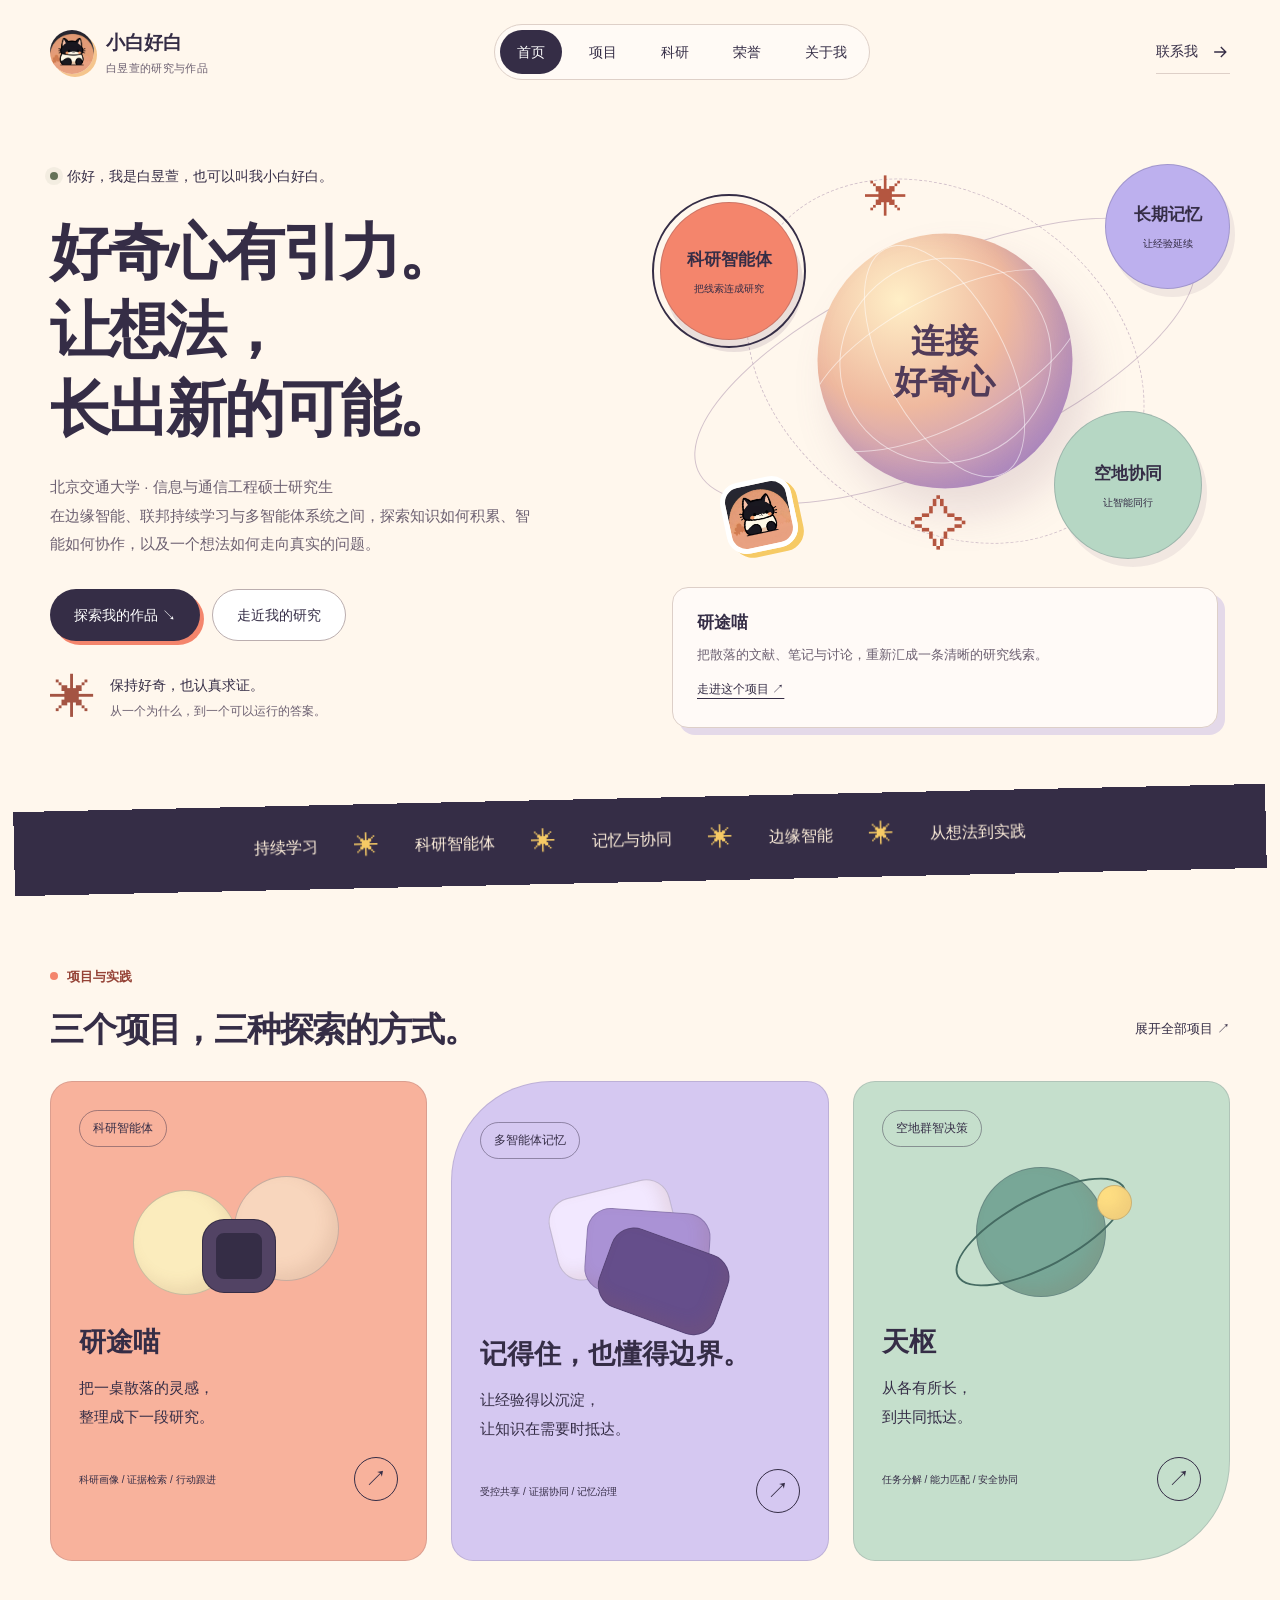
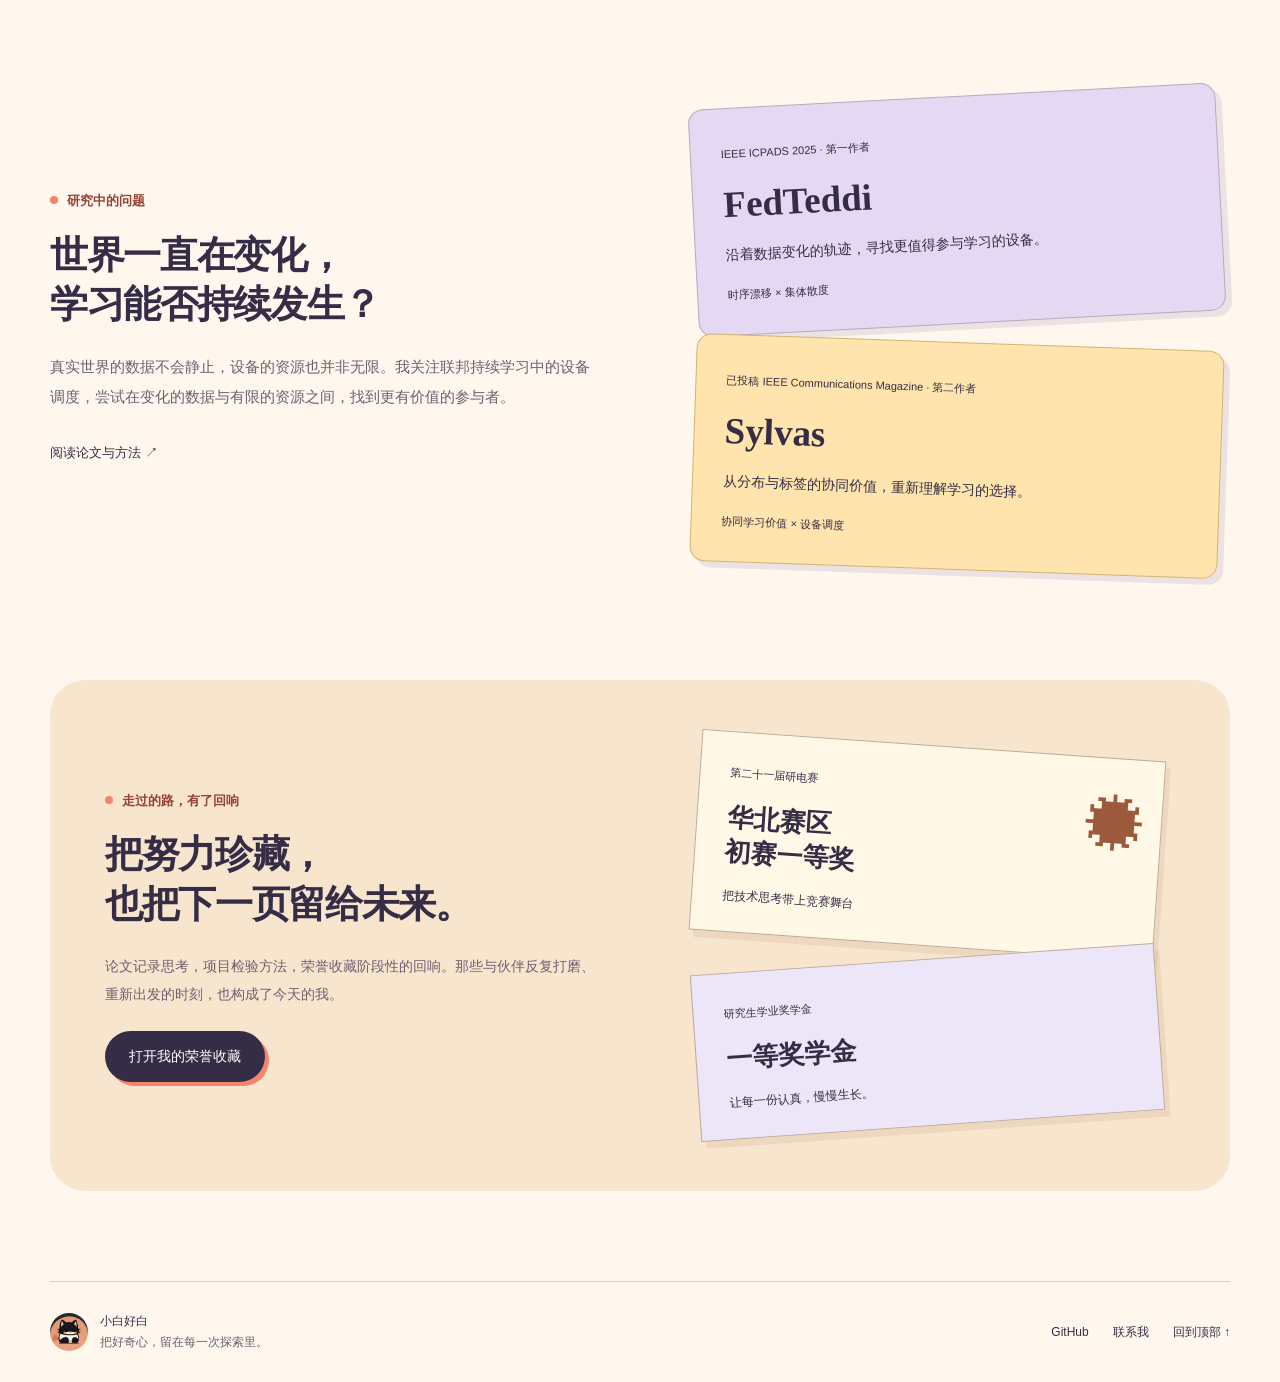
==== commit ed1c17ae: "Unify portfolio pages and remove superseded style layers Use one shared stylesheet and consistent ma" ====
--- a/index.html
+++ b/index.html
@@ -1 +1 @@
-<!doctype html><html lang="zh-CN"><head><meta charset="utf-8"><meta name="viewport" content="width=device-width,initial-scale=1"><meta name="theme-color" content="#fffaf5"><meta name="description" content="白昱萱的研究与项目作品集。聚焦联邦持续学习、边缘智能与科研智能体，展示项目实践、论文和荣誉。"><title>研究与作品 · 小白好白</title><link rel="icon" href="assets/images/cat-avatar.jpeg"><link rel="stylesheet" href="styles.css?v=20260908-playground"><script src="script.js?v=20260908-playground" defer></script><link rel="stylesheet" href="playground.css?v=20260908-playground"></head><body><a class="skip-link" href="#main">跳到正文</a><header class="site-header"><a href="index.html" class="brand"><img src="assets/images/cat-avatar.jpeg" alt="" width="44" height="44"><span>小白好白<small>白昱萱的研究与作品</small></span></a><nav aria-label="主导航"><a href="index.html" aria-current="page">首页</a><a href="projects.html">项目</a><a href="publications.html">科研</a><a href="awards.html">荣誉</a><a href="about.html">关于我</a></nav><a class="header-contact" href="about.html#contact">联系我 <svg viewBox="0 0 24 24" aria-hidden="true"><path d="M5 12h14M13 6l6 6-6 6"/></svg></a></header><main id="main"><section class="container playground-hero"><div class="playground-intro"><p class="hello"><span></span>你好，我是白昱萱，也可以叫我小白好白。</p><h1>好奇心有引力。<br>让想法，<br>长出新的可能。</h1><p class="hero-description">北京交通大学 · 信息与通信工程硕士研究生<br>在边缘智能、联邦持续学习与多智能体系统之间，探索知识如何积累、智能如何协作，以及一个想法如何走向真实的问题。</p><div class="hero-actions"><a class="button primary" href="#selected-work">探索我的作品 ↘</a><a class="button secondary" href="publications.html">走近我的研究</a></div><div class="intro-note"><span aria-hidden="true">✳</span><p>保持好奇，也认真求证。<br><small>从一个为什么，到一个可以运行的答案。</small></p></div></div><div class="research-universe" aria-label="探索我的研究方向"><div class="universe-scene" data-universe><div class="orbit orbit-a" aria-hidden="true"></div><div class="orbit orbit-b" aria-hidden="true"></div><div class="universe-globe" aria-hidden="true"><i></i><i></i><i></i><span>连接<br>好奇心</span></div><button class="planet planet-a" data-topic="0" aria-pressed="true">科研智能体<small>把线索连成研究</small></button><button class="planet planet-b" data-topic="1" aria-pressed="false">长期记忆<small>让经验延续</small></button><button class="planet planet-c" data-topic="2" aria-pressed="false">空地协同<small>让智能同行</small></button><span class="spark spark-a" aria-hidden="true">✳</span><span class="spark spark-b" aria-hidden="true">✧</span><img class="universe-cat" src="assets/images/cat-avatar.jpeg" alt="小白的黑白小猫" width="72" height="72"></div><div class="universe-caption" aria-live="polite"><span data-topic-name>研途喵</span><p data-topic-copy>把散落的文献、笔记与讨论，重新汇成一条清晰的研究线索。</p><a data-topic-link href="projects.html#meowscholar">走进这个项目 ↗</a></div></div></section><div class="interest-ribbon" aria-label="关注领域"><span>持续学习</span><b aria-hidden="true">✳</b><span>科研智能体</span><b aria-hidden="true">✳</b><span>记忆与协同</span><b aria-hidden="true">✳</b><span>边缘智能</span><b aria-hidden="true">✳</b><span>从想法到实践</span></div><section class="container discovery-section" id="selected-work"><div class="section-heading"><div><p class="section-label">项目与实践</p><h2>三个项目，三种探索的方式。</h2></div><a class="text-link" href="projects.html">展开全部项目 ↗</a></div><div class="discovery-grid"><a class="discovery-card coral" href="projects.html#meowscholar"><span class="card-category">科研智能体</span><div class="card-sculpture sculpture-meowscholar" aria-hidden="true"><i></i><i></i><i></i></div><h3>研途喵</h3><p>把一桌散落的灵感，<br>整理成下一段研究。</p><div class="card-bottom"><small>科研画像 / 证据检索 / 行动跟进</small><span aria-hidden="true">↗</span></div></a><a class="discovery-card lilac" href="projects.html#memory"><span class="card-category">多智能体记忆</span><div class="card-sculpture sculpture-memory" aria-hidden="true"><i></i><i></i><i></i></div><h3>记得住，也懂得边界。</h3><p>让经验得以沉淀，<br>让知识在需要时抵达。</p><div class="card-bottom"><small>受控共享 / 证据协同 / 记忆治理</small><span aria-hidden="true">↗</span></div></a><a class="discovery-card mint" href="projects.html#tianshu"><span class="card-category">空地群智决策</span><div class="card-sculpture sculpture-tianshu" aria-hidden="true"><i></i><i></i><i></i></div><h3>天枢</h3><p>从各有所长，<br>到共同抵达。</p><div class="card-bottom"><small>任务分解 / 能力匹配 / 安全协同</small><span aria-hidden="true">↗</span></div></a></div></section><section class="container research-story"><div class="research-story-heading"><p class="section-label">研究中的问题</p><h2>世界一直在变化，<br>学习能否持续发生？</h2><p>真实世界的数据不会静止，设备的资源也并非无限。我关注联邦持续学习中的设备调度，尝试在变化的数据与有限的资源之间，找到更有价值的参与者。</p><a class="text-link" href="publications.html">阅读论文与方法 ↗</a></div><div class="paper-stack"><a href="publications.html#fedteddi"><small>IEEE ICPADS 2025 · 第一作者</small><h3>FedTeddi</h3><p>沿着数据变化的轨迹，寻找更值得参与学习的设备。</p><span>时序漂移 × 集体散度</span></a><a href="publications.html#sylvas"><small>已投稿 IEEE Communications Magazine · 第二作者</small><h3>Sylvas</h3><p>从分布与标签的协同价值，重新理解学习的选择。</p><span>协同学习价值 × 设备调度</span></a></div></section><section class="container honor-room"><div><p class="section-label">走过的路，有了回响</p><h2>把努力珍藏，<br>也把下一页留给未来。</h2><p>论文记录思考，项目检验方法，荣誉收藏阶段性的回响。那些与伙伴反复打磨、重新出发的时刻，也构成了今天的我。</p><a class="button primary" href="awards.html">打开我的荣誉收藏</a></div><div class="honor-postcards"><a href="awards.html"><span class="postcard-seal" aria-hidden="true">✹</span><small>第二十一届研电赛</small><h3>华北赛区<br>初赛一等奖</h3><p>把技术思考带上竞赛舞台</p></a><a href="awards.html"><small>研究生学业奖学金</small><h3>一等奖学金</h3><p>让每一份认真，慢慢生长。</p></a></div></section></main><footer class="site-footer"><div><img src="assets/images/cat-avatar.jpeg" width="38" height="38" alt=""><p>小白好白 <span>把好奇心，留在每一次探索里。</span></p></div><p><a href="https://github.com/bai9yu" target="_blank" rel="noreferrer">GitHub</a><a href="about.html#contact">联系我</a><button class="back-top" aria-label="回到顶部">回到顶部 ↑</button></p></footer><dialog id="image-dialog" aria-labelledby="image-title"><div class="lightbox-head"><p id="image-title"></p><button class="icon-button" data-close aria-label="关闭图片">×</button></div><img alt=""><p class="lightbox-note">按 Esc 关闭</p></dialog></body></html>+<!doctype html><html lang="zh-CN"><head><meta charset="utf-8"><meta name="viewport" content="width=device-width,initial-scale=1"><meta name="theme-color" content="#fff7ed"><meta name="description" content="白昱萱的研究与项目作品集。聚焦联邦持续学习、边缘智能与科研智能体，展示项目实践、论文和荣誉。"><title>研究与作品 · 小白好白</title><link rel="icon" href="assets/images/cat-avatar.jpeg"><script src="script.js?v=20260908-unified" defer></script><link rel="stylesheet" href="site.css?v=20260908-unified"></head><body><a class="skip-link" href="#main">跳到正文</a><header class="site-header"><a href="index.html" class="brand"><img src="assets/images/cat-avatar.jpeg" alt="" width="44" height="44"><span>小白好白<small>白昱萱的研究与作品</small></span></a><nav aria-label="主导航"><a href="index.html" aria-current="page">首页</a><a href="projects.html">项目</a><a href="publications.html">科研</a><a href="awards.html">荣誉</a><a href="about.html">关于我</a></nav><a class="header-contact" href="about.html#contact">联系我 <svg viewBox="0 0 24 24" aria-hidden="true"><path d="M5 12h14M13 6l6 6-6 6"/></svg></a></header><main id="main"><section class="container playground-hero"><div class="playground-intro"><p class="hello"><span></span>你好，我是白昱萱，也可以叫我小白好白。</p><h1>好奇心有引力。<br>让想法，<br>长出新的可能。</h1><p class="hero-description">北京交通大学 · 信息与通信工程硕士研究生<br>在边缘智能、联邦持续学习与多智能体系统之间，探索知识如何积累、智能如何协作，以及一个想法如何走向真实的问题。</p><div class="hero-actions"><a class="button primary" href="#selected-work">探索我的作品 ↘</a><a class="button secondary" href="publications.html">走近我的研究</a></div><div class="intro-note"><span aria-hidden="true">✳</span><p>保持好奇，也认真求证。<br><small>从一个为什么，到一个可以运行的答案。</small></p></div></div><div class="research-universe" aria-label="探索我的研究方向"><div class="universe-scene" data-universe><div class="orbit orbit-a" aria-hidden="true"></div><div class="orbit orbit-b" aria-hidden="true"></div><div class="universe-globe" aria-hidden="true"><i></i><i></i><i></i><span>连接<br>好奇心</span></div><button class="planet planet-a" data-topic="0" aria-pressed="true">科研智能体<small>把线索连成研究</small></button><button class="planet planet-b" data-topic="1" aria-pressed="false">长期记忆<small>让经验延续</small></button><button class="planet planet-c" data-topic="2" aria-pressed="false">空地协同<small>让智能同行</small></button><span class="spark spark-a" aria-hidden="true">✳</span><span class="spark spark-b" aria-hidden="true">✧</span><img class="universe-cat" src="assets/images/cat-avatar.jpeg" alt="小白的黑白小猫" width="72" height="72"></div><div class="universe-caption" aria-live="polite"><span data-topic-name>研途喵</span><p data-topic-copy>把散落的文献、笔记与讨论，重新汇成一条清晰的研究线索。</p><a data-topic-link href="projects.html#meowscholar">走进这个项目 ↗</a></div></div></section><div class="interest-ribbon" aria-label="关注领域"><span>持续学习</span><b aria-hidden="true">✳</b><span>科研智能体</span><b aria-hidden="true">✳</b><span>记忆与协同</span><b aria-hidden="true">✳</b><span>边缘智能</span><b aria-hidden="true">✳</b><span>从想法到实践</span></div><section class="container discovery-section" id="selected-work"><div class="section-heading"><div><p class="section-label">项目与实践</p><h2>三个项目，三种探索的方式。</h2></div><a class="text-link" href="projects.html">展开全部项目 ↗</a></div><div class="discovery-grid"><a class="discovery-card coral" href="projects.html#meowscholar"><span class="card-category">科研智能体</span><div class="card-sculpture sculpture-meowscholar" aria-hidden="true"><i></i><i></i><i></i></div><h3>研途喵</h3><p>把一桌散落的灵感，<br>整理成下一段研究。</p><div class="card-bottom"><small>科研画像 / 证据检索 / 行动跟进</small><span aria-hidden="true">↗</span></div></a><a class="discovery-card lilac" href="projects.html#memory"><span class="card-category">多智能体记忆</span><div class="card-sculpture sculpture-memory" aria-hidden="true"><i></i><i></i><i></i></div><h3>记得住，也懂得边界。</h3><p>让经验得以沉淀，<br>让知识在需要时抵达。</p><div class="card-bottom"><small>受控共享 / 证据协同 / 记忆治理</small><span aria-hidden="true">↗</span></div></a><a class="discovery-card mint" href="projects.html#tianshu"><span class="card-category">空地群智决策</span><div class="card-sculpture sculpture-tianshu" aria-hidden="true"><i></i><i></i><i></i></div><h3>天枢</h3><p>从各有所长，<br>到共同抵达。</p><div class="card-bottom"><small>任务分解 / 能力匹配 / 安全协同</small><span aria-hidden="true">↗</span></div></a></div></section><section class="container research-story"><div class="research-story-heading"><p class="section-label">研究中的问题</p><h2>世界一直在变化，<br>学习能否持续发生？</h2><p>真实世界的数据不会静止，设备的资源也并非无限。我关注联邦持续学习中的设备调度，尝试在变化的数据与有限的资源之间，找到更有价值的参与者。</p><a class="text-link" href="publications.html">阅读论文与方法 ↗</a></div><div class="paper-stack"><a href="publications.html#fedteddi"><small>IEEE ICPADS 2025 · 第一作者</small><h3>FedTeddi</h3><p>沿着数据变化的轨迹，寻找更值得参与学习的设备。</p><span>时序漂移 × 集体散度</span></a><a href="publications.html#sylvas"><small>已投稿 IEEE Communications Magazine · 第二作者</small><h3>Sylvas</h3><p>从分布与标签的协同价值，重新理解学习的选择。</p><span>协同学习价值 × 设备调度</span></a></div></section><section class="container honor-room"><div><p class="section-label">走过的路，有了回响</p><h2>把努力珍藏，<br>也把下一页留给未来。</h2><p>论文记录思考，项目检验方法，荣誉收藏阶段性的回响。那些与伙伴反复打磨、重新出发的时刻，也构成了今天的我。</p><a class="button primary" href="awards.html">打开我的荣誉收藏</a></div><div class="honor-postcards"><a href="awards.html"><span class="postcard-seal" aria-hidden="true">✹</span><small>第二十一届研电赛</small><h3>华北赛区<br>初赛一等奖</h3><p>把技术思考带上竞赛舞台</p></a><a href="awards.html"><small>研究生学业奖学金</small><h3>一等奖学金</h3><p>让每一份认真，慢慢生长。</p></a></div></section></main><footer class="site-footer"><div><img src="assets/images/cat-avatar.jpeg" width="38" height="38" alt=""><p>小白好白 <span>把好奇心，留在每一次探索里。</span></p></div><p><a href="https://github.com/bai9yu" target="_blank" rel="noreferrer">GitHub</a><a href="about.html#contact">联系我</a><button class="back-top" aria-label="回到顶部">回到顶部 ↑</button></p></footer><dialog id="image-dialog" aria-labelledby="image-title"><div class="lightbox-head"><p id="image-title"></p><button class="icon-button" data-close aria-label="关闭图片">×</button></div><img alt=""><p class="lightbox-note">按 Esc 关闭</p></dialog></body></html>
--- a/site.css
+++ b/site.css
@@ -0,0 +1,495 @@
+:root{--paper:#fffaf5;--ink:#393142;--muted:#756a76;--peach:#ffd19e;--lavender:#e8deef;--sage:#647258;--accent:#a9422e;--line:#e9ded7;--white:#fff;--shadow:0 22px 55px #523a3520;color-scheme:light;font-family:'Avenir Next','PingFang SC','Microsoft YaHei',sans-serif;color:var(--ink);background:var(--paper)}
+*{box-sizing:border-box}
+html{scroll-behavior:smooth;scroll-padding-top:110px}
+body{margin:0;font-size:16px;line-height:1.75}
+button,a{-webkit-tap-highlight-color:transparent}
+a{color:inherit;text-decoration:none}
+button{font:inherit;color:inherit;cursor:pointer}
+button:disabled{cursor:default}
+button,input{accent-color:var(--accent)}
+button{border:0;background:none}
+img{display:block;max-width:100%;height:auto}
+svg{width:20px;height:20px;fill:none;stroke:currentColor;stroke-width:1.6;flex:none}
+h1,h2,h3,p{margin:0}
+h1,h2,h3{line-height:1.3;text-wrap:balance}
+h1{font-size:clamp(38px,4.7vw,66px);letter-spacing:-.045em;font-weight:650}
+h2{font-size:clamp(27px,3vw,38px);letter-spacing:-.035em;font-weight:600}
+h3{font-size:21px;font-weight:600}
+p{max-width:70ch}
+a:focus-visible,button:focus-visible,summary:focus-visible,[tabindex]:focus-visible{outline:3px solid var(--accent);outline-offset:5px;border-radius:6px}
+[hidden]{display:none!important}
+.container{max-width:1240px;width:calc(100% - 100px);margin-inline:auto}
+.section-label{font-size:14px;color:var(--accent);font-weight:600;margin-bottom:14px}
+.muted{color:var(--muted);font-size:14px}
+.site-header{max-width:1440px;margin:auto;padding:22px 50px;display:flex;align-items:center;gap:30px;justify-content:space-between;background:var(--paper)}
+.brand{display:flex;align-items:center;gap:12px;white-space:nowrap;font-weight:650;font-size:19px}
+.brand img{border-radius:50%;width:44px;height:44px}
+.brand small{display:block;color:var(--muted);font-size:11px;font-weight:400;letter-spacing:.03em}
+.site-header nav{display:flex;gap:10px;align-items:center}
+.site-header nav a{display:block;font-size:14px;padding:10px 17px;border-radius:30px;transition:background .2s}
+.site-header nav a[aria-current],.site-header nav a:hover{background:var(--lavender)}
+.header-contact{display:flex;align-items:center;gap:12px;font-size:14px}
+.skip-link{position:fixed;top:-100px;left:15px;z-index:50;background:var(--ink);color:white;padding:12px}
+.skip-link:focus{top:10px}
+.hello{font-size:14px;display:flex;align-items:center;gap:9px;margin-bottom:24px}
+.hello>span{width:8px;height:8px;border-radius:50%;background:var(--sage);box-shadow:0 0 0 5px #64725813}
+.hero-description{margin-top:25px;color:var(--muted);font-size:15px;line-height:1.9;max-width:400px}
+.hero-actions{display:flex;gap:12px;margin-top:30px;flex-wrap:wrap}
+.button{display:inline-flex;align-items:center;gap:16px;justify-content:center;padding:13px 22px;border-radius:10px;font-size:14px;font-weight:550;min-height:48px;transition:background .2s,transform .2s}
+.button:hover{transform:translateY(-2px)}
+.primary{background:var(--ink);color:white}
+.primary:hover{background:#564560}
+.secondary{border:1px solid var(--line);background:white}
+.icon-button{display:inline-flex;justify-content:center;align-items:center;width:44px;height:44px;border:1px solid #d7c6d9;border-radius:50%;background:#fff9;font-size:20px;transition:background .2s,transform .2s}
+.icon-button:hover{background:white;transform:translateY(-2px)}
+.section-heading{display:flex;align-items:end;justify-content:space-between;gap:20px;margin-bottom:34px}
+.text-link{display:inline-flex;align-items:center;gap:9px;font-size:14px;font-weight:550;min-height:44px;transition:color .2s}
+.text-link:hover{color:var(--accent)}
+.site-footer{max-width:1340px;margin:0 auto;padding:30px 50px;display:flex;align-items:center;justify-content:space-between;gap:20px;border-top:1px solid var(--line);font-size:12px}
+.site-footer>div{display:flex;gap:12px;align-items:center}
+.site-footer img{border-radius:50%}
+.site-footer p span{display:block;font-size:11px;color:var(--muted)}
+.site-footer>p{display:flex;align-items:center;gap:25px}
+.back-top{font-size:12px;padding:10px 0}
+.award-filter{display:flex;align-items:center;gap:10px;flex-wrap:wrap;padding-bottom:25px}
+.award-filter button{border:1px solid var(--line);border-radius:28px;padding:10px 18px;font-size:13px;min-height:44px;background:white}
+.award-filter button[aria-pressed=true]{background:var(--ink);color:white;border-color:var(--ink)}
+.award-filter>span{margin-left:auto;font-size:12px;color:var(--muted)}
+summary{cursor:pointer;list-style:none;min-height:50px;display:flex;align-items:center;justify-content:space-between;font-size:14px;gap:15px}
+summary::-webkit-details-marker{display:none}
+summary span{font-size:20px;transition:transform .2s}
+details[open] summary span{transform:rotate(45deg)}
+dd{margin:0}
+.links{display:flex;flex-wrap:wrap;gap:8px 22px;margin-top:20px}
+.image-zoom{padding:0;width:100%;display:block;background:white;border-radius:7px;overflow:hidden}
+.publication-list{padding-bottom:80px}
+.publication{display:grid;grid-template-columns:1fr 1.2fr;gap:70px;padding:55px 0;border-top:1px solid var(--line);scroll-margin-top:40px}
+.paper-title{background:#eee5f0;padding:34px;border-radius:10px 48px 10px 10px;align-self:start}
+.publication:nth-child(2) .paper-title{background:#fbe5c8}
+.publication:nth-child(3) .paper-title{background:#e7eddf}
+.paper-type{font-size:12px;color:var(--muted)}
+.paper-title h2{font-family:'Avenir Next','PingFang SC',sans-serif;margin:24px 0 20px;font-size:36px}
+.paper-title>p{font-size:14px;line-height:1.8}
+.paper-status{font-size:12px;display:block;margin-top:32px}
+.paper-body h3{font-size:25px;margin-bottom:20px}
+.paper-body>p{font-size:15px;color:var(--muted)}
+.paper-body .muted{font-size:12px;margin-top:18px}
+.result-bars{margin:24px 0}
+.result-bars>div{display:grid;grid-template-columns:88px 1fr 58px;gap:15px;align-items:center;margin-top:15px;font-size:12px}
+.bar-track{height:12px;border-radius:20px;background:#eee6ef;overflow:hidden}
+.bar-track i{display:block;height:100%;width:var(--value);background:#a686b2;border-radius:20px}
+.result-bars p{font-size:11px;line-height:1.8;color:var(--muted);margin-top:15px}
+.value-pair{display:flex;align-items:center;gap:20px;margin-top:22px}
+.value-pair>div{padding:20px;flex:1;border-radius:10px;background:#fff0dc}
+.value-pair>div:last-child{background:#eaeeda}
+.value-pair b{font-size:14px}
+.value-pair p{font-size:12px;color:var(--muted);margin-top:8px}
+.award-grid{display:grid;grid-template-columns:repeat(3,1fr);gap:38px 28px;padding:30px 0 90px}
+.award-card{min-width:0;scroll-margin-top:30px;animation:frame-in .3s ease-out}
+.award-image{padding:20px;background:#efe2d3;display:block;width:100%;border-radius:9px;position:relative;overflow:hidden}
+.award-card:nth-child(3n+2) .award-image{background:#e8dfed}
+.award-card:nth-child(3n+3) .award-image{background:#e4e9db}
+.award-image img{width:100%;aspect-ratio:1.4;object-fit:contain;filter:drop-shadow(0 5px 6px #40332122);transition:transform .3s}
+.award-image:hover img{transform:scale(1.035) rotate(-1deg)}
+.award-image>span{position:absolute;right:10px;bottom:10px;background:#fffdf5e8;border-radius:4px;padding:3px 8px;font-size:10px}
+.award-card>div{padding:18px 3px}
+.award-card small{font-size:12px;color:var(--muted)}
+.award-card h2{font-size:18px;margin-top:8px;margin-bottom:7px}
+.award-card p{font-size:14px;color:var(--accent)}
+dialog{padding:20px;border:0;border-radius:14px;max-width:min(1000px,94vw);width:fit-content;max-height:92vh;box-shadow:var(--shadow);background:var(--paper)}
+dialog::backdrop{background:#302437bd;backdrop-filter:blur(5px)}
+dialog[open]{animation:frame-in .2s ease-out}
+.lightbox-head{display:flex;align-items:center;justify-content:space-between;gap:30px;margin-bottom:12px;font-size:14px}
+.lightbox-head .icon-button{flex-shrink:0}
+dialog>img{max-height:70vh;width:auto;margin:auto;object-fit:contain}
+.lightbox-note{text-align:center;font-size:11px;color:var(--muted);margin-top:10px}
+.about-journey{padding:50px 0 65px}
+.timeline{margin:0;padding:0;list-style:none;max-width:940px}
+.timeline li{display:grid;grid-template-columns:140px 1fr;gap:35px;padding:28px 0}
+.timeline time{font-size:34px;color:#ad8195;font-family:Georgia,serif}
+.timeline h3{font-size:21px}
+.timeline p{font-size:14px;color:var(--muted);margin-top:12px}
+.timeline li+li{border-top:1px solid var(--line)}
+.contact-section{display:grid;grid-template-columns:1fr 1fr;gap:50px;padding:60px 0 100px;border-top:1px solid var(--line);align-items:center}
+.contact-email{font-size:clamp(18px,2.1vw,26px);overflow-wrap:anywhere}
+.contact-section .muted{margin-top:20px;font-size:12px}
+@keyframes frame-in{from{opacity:.4;transform:translateY(5px)}to{opacity:1;transform:none}}
+@media(max-width:1000px){.container{width:calc(100% - 60px)}
+.site-header{padding:20px 30px;gap:15px}
+.site-header nav{gap:0}
+.site-header nav a{padding:10px 12px}
+.header-contact{display:none}
+.publication{gap:35px}}
+@media(max-width:760px){.container{width:calc(100% - 40px)}
+.site-header{padding:16px 20px;flex-wrap:wrap;gap:15px}
+.brand{font-size:18px}
+.brand small{font-size:10px}
+.site-header nav{order:2;justify-content:space-between;flex:1 0 100%;border-top:1px solid var(--line);padding-top:10px}
+.site-header nav a{padding:8px 15px;font-size:13px}
+.hello{font-size:12px;margin-bottom:20px}
+.hero-description{font-size:14px;margin-top:22px;max-width:460px}
+.hero-actions{margin-top:24px}
+.section-heading{align-items:start;gap:20px;margin-bottom:26px}
+.section-heading>.text-link{font-size:12px;white-space:nowrap}
+.section-heading h2{font-size:26px}
+.section-label{font-size:12px}
+.site-footer{padding:25px 20px;flex-direction:column;align-items:start;gap:20px}
+.award-filter{gap:8px}
+.award-filter button{padding:9px 13px;font-size:12px}
+.award-filter>span{width:100%;margin:5px 0 0}
+.publication{grid-template-columns:1fr;gap:28px;padding:35px 0}
+.paper-title{padding:27px}
+.paper-title h2{font-size:34px;margin:20px 0}
+.paper-status{margin-top:25px}
+.paper-body h3{font-size:23px}
+.paper-body>p{font-size:14px}
+.publication-list{padding-bottom:35px}
+.award-grid{grid-template-columns:repeat(2,1fr);gap:22px 14px;padding:15px 0 45px}
+.award-image{padding:10px}
+.award-image>span{font-size:9px;bottom:5px;right:5px}
+.award-card>div{padding:13px 0}
+.award-card h2{font-size:15px;line-height:1.55}
+.award-card p{font-size:12px}
+.award-card small{font-size:11px}
+.about-journey{padding:35px 0}
+.timeline li{grid-template-columns:65px 1fr;gap:20px}
+.timeline time{font-size:27px}
+.timeline h3{font-size:19px}
+.timeline p{font-size:13px}
+.contact-section{grid-template-columns:1fr;gap:30px;padding:45px 0 60px}
+.lightbox-head{font-size:12px}
+dialog{padding:12px}}
+@media(prefers-reduced-motion:reduce){html{scroll-behavior:auto}
+*,*::before,*::after{animation:none!important;transition:none!important;scroll-behavior:auto!important}}
+.word-links{display:flex;flex-wrap:wrap;gap:16px 30px;margin-top:28px}
+.word-links .text-link{gap:14px;border-bottom:1px solid #c9b6ba;border-radius:0;font-size:14px}
+.word-links .text-link>span{transition:transform .2s}
+.word-links .text-link:hover>span{transform:translate(3px,-3px)}
+.project-index{max-width:1080px;display:flex;gap:28px;padding-bottom:24px;font-size:14px;flex-wrap:wrap}
+.project-index a{min-height:44px;display:flex;align-items:center;border-bottom:1px solid #cebabf;transition:color .2s}
+.project-index a:hover{color:var(--accent)}
+.text-case-list{max-width:1080px}
+.text-case{display:grid;grid-template-columns:.8fr 1.3fr;gap:70px;padding:65px 0 80px;border-top:1px solid var(--line);scroll-margin-top:30px}
+.text-case header{align-self:start;position:sticky;top:35px}
+.text-case h2{font-family:'Songti SC','STSong',serif;font-weight:500;font-size:38px;line-height:1.45}
+.case-tagline{font-size:15px;color:#8d6575;line-height:1.9;margin-top:22px;max-width:260px}
+.case-description{font-size:16px;line-height:2.15}
+.text-features{display:grid;grid-template-columns:repeat(3,1fr);gap:22px;margin-top:35px;padding-block:26px;border-block:1px solid var(--line)}
+.text-features h3{font-size:15px;font-weight:550}
+.text-features p{font-size:13px;line-height:1.9;color:var(--muted);margin-top:13px}
+.text-case-details{margin-top:25px}
+.text-case-details details{border-bottom:1px solid var(--line)}
+.text-case-details summary{font-size:14px;min-height:58px}
+.text-case-details details>p{font-size:14px;line-height:2;color:var(--muted);padding-bottom:20px}
+.paper-architecture{grid-column:1/-1;margin:8px 0 0;padding:24px;background:white;border:1px solid var(--line);border-radius:10px}
+.paper-architecture img{width:100%;max-height:620px;object-fit:contain}
+.paper-architecture figcaption{font-size:12px;color:var(--muted);margin-top:18px;display:flex;justify-content:space-between;gap:20px}
+.paper-architecture figcaption span{white-space:nowrap;color:var(--accent)}
+@media(max-width:900px){.text-case{gap:40px}
+.text-features{grid-template-columns:1fr;gap:18px}
+.text-features>div{display:grid;grid-template-columns:85px 1fr;gap:16px}
+.text-features p{margin:0}
+.text-case h2{font-size:32px}}
+@media(max-width:760px){.word-links{gap:15px 25px;margin-top:23px}
+.word-links .text-link{font-size:13px}
+.project-index{gap:12px 22px;font-size:12px;padding-bottom:20px}
+.text-case{grid-template-columns:1fr;gap:26px;padding:40px 0 50px}
+.text-case header{position:static}
+.text-case h2{font-size:31px}
+.case-tagline{max-width:none;font-size:14px;margin-top:14px}
+.case-description{font-size:14px;line-height:2.1}
+.text-features{margin-top:25px;padding:23px 0}
+.text-features h3{font-size:14px}
+.text-features p{font-size:12px}
+.text-case-details{margin-top:18px}
+.text-case-details details>p{font-size:13px}
+.paper-architecture{padding:12px}
+.paper-architecture figcaption{font-size:10px;gap:10px;flex-wrap:wrap;margin-top:12px}}
+.case-tagline{text-wrap:balance}
+:root{--paper:#fff7ed;--ink:#352d46;--muted:#6c6071;--accent:#954236;--peach:#f6ca65;--lavender:#e2d9fa;--line:#e4d6d0;--coral:#f4856c;--lilac:#bdb0ee;--mint:#b6d7c4}
+body{background:radial-gradient(circle at 90% 8%,#fae4cf 0,transparent 26%),var(--paper)}
+.site-header{background:transparent}
+.site-header nav{padding:5px;border:1px solid #dfd3cd;border-radius:40px;background:#fffaf5}
+.site-header nav a[aria-current]{background:var(--ink);color:white}
+.brand img{box-shadow:3px 3px 0 #f5c58d;transition:transform .3s}
+.brand:hover img{transform:rotate(-12deg)}
+.button{border-radius:30px;padding:13px 24px}
+.primary{box-shadow:4px 4px 0 var(--coral)}
+.primary:hover{transform:translate(-2px,-2px);box-shadow:6px 6px 0 var(--coral)}
+.secondary{border-color:#bbaeaf}
+.playground-hero{display:grid;grid-template-columns:1fr 1fr;align-items:center;gap:40px;padding:65px 0 70px;min-height:680px}
+.playground-intro h1{font-size:clamp(42px,4.8vw,68px);font-weight:750;letter-spacing:-.05em;line-height:1.28}
+.playground-intro .hero-description{max-width:490px;font-size:15px}
+.intro-note{display:flex;gap:14px;align-items:center;margin-top:32px}
+.intro-note>span{font-size:46px;color:#a45443;line-height:1}
+.intro-note p{font-size:14px}
+.intro-note small{color:var(--muted);font-size:12px}
+.research-universe{min-width:0;position:relative}
+.universe-scene{position:relative;height:420px;isolation:isolate}
+.universe-globe{position:absolute;width:255px;height:255px;left:50%;top:48%;transform:translate(-50%,-50%);border-radius:50%;background:radial-gradient(circle at 32% 26%,#ffefc7 0%,#efb99f 42%,#bb94c6 78%,#7f6dab 100%);box-shadow:inset -18px -15px 30px #78589133,16px 25px 40px #8d688530;overflow:hidden;transition:filter .7s,rotate .7s}
+.universe-globe i{position:absolute;inset:0 26%;border:1px solid #fff8;border-radius:50%;transform:rotate(-28deg)}
+.universe-globe i:nth-child(2){inset:25% -10%;transform:rotate(-28deg)}
+.universe-globe i:nth-child(3){inset:8% 10%;transform:rotate(65deg)}
+.universe-globe span{position:absolute;inset:0;display:grid;place-content:center;font-size:33px;font-weight:700;line-height:1.25;color:#513b59;text-align:center;letter-spacing:.04em}
+.orbit{position:absolute;left:50%;top:48%;width:95%;height:200px;border:1px solid #a58caa80;border-radius:50%;transform:translate(-50%,-50%) rotate(-24deg);z-index:-1}
+.orbit-b{width:75%;height:330px;transform:translate(-50%,-50%) rotate(35deg);border-style:dashed}
+.planet{position:absolute;border-radius:50%;width:138px;height:138px;display:flex;align-items:center;justify-content:center;flex-direction:column;font-size:17px;font-weight:650;border:1px solid #352d4633;box-shadow:5px 8px 0 #62466a16;transition:transform .3s,box-shadow .3s;background:var(--peach)}
+.planet small{display:block;font-size:10px;font-weight:400;margin-top:5px}
+.planet-a{left:0;top:50px;background:var(--coral)}
+.planet-b{right:0;top:5px;background:var(--lilac);width:125px;height:125px}
+.planet-c{bottom:20px;right:5%;background:var(--mint);width:148px;height:148px}
+.planet:hover,.planet[aria-pressed=true]{transform:translateY(-7px);box-shadow:5px 12px 0 #62466a22}
+.planet[aria-pressed=true]{outline:2px solid var(--ink);outline-offset:6px}
+.universe-cat{position:absolute;bottom:28px;left:11%;border-radius:20px;transform:rotate(-12deg);border:5px solid white;box-shadow:5px 5px 0 var(--peach)}
+.spark{position:absolute;color:#b45640;font-size:43px;pointer-events:none}
+.spark-a{top:2px;left:36%}
+.spark-b{bottom:3px;left:44%;font-size:58px}
+.universe-caption{position:relative;border:1px solid #ddcfc8;background:#fffaf7;box-shadow:7px 7px 0 #e4d9e9;border-radius:16px;padding:20px 24px;margin:8px 12px 0}
+.universe-caption>span{font-weight:700;font-size:17px}
+.universe-caption p{font-size:13px;color:var(--muted);margin:6px 0}
+.universe-caption a{font-size:12px;display:inline-flex;min-height:34px;align-items:center;text-decoration:underline;text-underline-offset:5px}
+.interest-ribbon{display:flex;align-items:center;justify-content:center;gap:36px;padding:20px;background:var(--ink);color:#fff0dc;flex-wrap:wrap;transform:rotate(-1.3deg);font-size:16px}
+.interest-ribbon b{font-size:25px;color:var(--peach);font-weight:400}
+.discovery-section{padding:85px 0}
+.discovery-grid{display:grid;grid-template-columns:repeat(3,1fr);gap:24px}
+.discovery-card{display:block;padding:28px;border:1px solid #352d4626;position:relative;border-radius:22px;min-height:480px;overflow:hidden;transition:transform .3s,box-shadow .3s}
+.discovery-card:nth-child(2){border-radius:100px 22px 22px 22px;padding-top:40px}
+.discovery-card:nth-child(3){border-radius:22px 22px 100px 22px}
+.coral{background:#f8b29c}
+.lilac{background:#d5c8f1}
+.mint{background:#c5dfcc}
+.discovery-card:hover{transform:translateY(-8px) rotate(-1deg);box-shadow:8px 12px 0 #352d4620}
+.card-category{font-size:12px;border:1px solid #352d4670;border-radius:30px;padding:7px 13px;display:inline-flex}
+.card-sculpture{height:170px;position:relative;display:flex;justify-content:center;align-items:center}
+.card-sculpture i{position:absolute;display:block;background:#ffe9bf;width:105px;height:105px;border-radius:50%;border:1px solid #352d4640;box-shadow:inset -8px -8px 15px #93614c22;transition:transform .5s}
+.sculpture-meowscholar i:first-child{transform:translate(-53px,10px);background:#fbecbd}
+.sculpture-meowscholar i:nth-child(2){transform:translate(48px,-4px);background:#f8d6bd}
+.sculpture-meowscholar i:nth-child(3){width:74px;height:74px;background:#352d46;transform:translateY(24px);border-radius:22px;box-shadow:inset 0 0 0 13px #524364}
+.sculpture-memory i{border-radius:24px;width:124px;height:84px;background:#f2e8ff;transform:rotate(-14deg) translate(-22px,-20px)}
+.sculpture-memory i:nth-child(2){transform:rotate(4deg) translate(8px,8px);background:#aa92d5}
+.sculpture-memory i:nth-child(3){transform:rotate(20deg) translate(35px,27px);background:#654e8b}
+.sculpture-tianshu i{width:130px;height:130px;background:#78a797}
+.sculpture-tianshu i:nth-child(2){width:190px;height:70px;background:none;border:2px solid #456b62;transform:rotate(-28deg);box-shadow:none}
+.sculpture-tianshu i:nth-child(3){width:35px;height:35px;background:#ffdf83;transform:translate(73px,-30px)}
+.discovery-card:hover .card-sculpture i:last-child{transform:translate(20px,-12px) rotate(12deg)}
+.discovery-card h3{font-size:27px;margin:8px 0 14px}
+.discovery-card>p{font-size:15px;line-height:1.9}
+.card-bottom{display:flex;justify-content:space-between;gap:12px;align-items:center;margin-top:26px}
+.card-bottom small{font-size:10px}
+.card-bottom>span{height:44px;width:44px;flex:none;border:1px solid #352d46;border-radius:50%;display:grid;place-items:center;font-size:22px}
+.research-story{display:grid;grid-template-columns:1fr 1fr;gap:85px;padding:30px 0 90px;align-items:center}
+.research-story-heading>p:not(.section-label){font-size:15px;color:var(--muted);line-height:2;margin-top:22px}
+.research-story-heading .text-link{margin-top:20px}
+.paper-stack{padding:20px 10px}
+.paper-stack a{display:block;border:1px solid #b9a9bd;border-radius:15px;padding:30px;background:#e4d8f2;transform:rotate(-3deg);box-shadow:6px 6px 0 #b8a4c840;transition:transform .3s}
+.paper-stack a+a{background:#ffe4ad;margin-top:18px;transform:rotate(2deg);border-color:#d4b36f}
+.paper-stack a:hover{transform:rotate(0) translateX(-6px)}
+.paper-stack small{font-size:11px}
+.paper-stack h3{font-family:Georgia,serif;font-size:37px;margin:14px 0}
+.paper-stack p{font-size:14px}
+.paper-stack span{font-size:11px;display:block;margin-top:18px}
+.honor-room{display:grid;grid-template-columns:1fr 1fr;gap:80px;align-items:center;padding:55px;border-radius:35px;background:#f8e5ce;margin-bottom:90px}
+.honor-room>div>p:not(.section-label){margin:23px 0;color:var(--muted);font-size:14px;line-height:2}
+.honor-postcards{position:relative;padding:10px 15px}
+.honor-postcards>a{display:block;padding:25px 30px;border:1px solid #bdaa95;background:#fff8e6;box-shadow:5px 7px 0 #bb94772a;transform:rotate(4deg);position:relative;transition:transform .3s}
+.honor-postcards>a+a{transform:rotate(-4deg);margin-top:14px;background:#ede5f8}
+.honor-postcards>a:hover{transform:rotate(0)}
+.honor-postcards small{font-size:11px}
+.honor-postcards h3{font-size:26px;margin:16px 0}
+.honor-postcards p{font-size:12px}
+.postcard-seal{position:absolute;right:15px;top:15px;font-size:60px;color:#9d593b}
+.project-index{max-width:1240px;gap:14px;padding:0 0 40px}
+.project-index a{border:1px solid #bdaeaf;border-radius:40px;padding:9px 23px;background:#fff9f1;font-weight:650;gap:13px}
+.project-index small{font-size:11px;font-weight:400;color:var(--muted)}
+.project-index a:hover{background:var(--peach)}
+.text-case-list{max-width:1240px}
+.text-case{grid-template-columns:.8fr 1.5fr;gap:35px 65px;padding:40px;margin-bottom:45px;background:#fffdfa;border:1px solid #e0d0c8;border-radius:28px;box-shadow:9px 10px 0 #eddbcf;scroll-margin-top:24px}
+.text-case>header{position:static}
+.text-case h2{font-family:inherit;font-weight:700;font-size:36px}
+.text-case .case-tagline{color:#805a54}
+.text-case-content{min-width:0}
+.case-description{font-size:15px;line-height:2}
+.text-features{gap:12px;border:0;padding:0;margin-top:25px}
+.text-features>div{padding:17px;background:#fff0df;border-radius:12px}
+.text-features>div:nth-child(2){background:#eee6f7}
+.text-features>div:nth-child(3){background:#e8f0e5}
+.text-features p{font-size:12px}
+.text-case-details{margin-top:17px}
+.text-case-details summary{font-weight:600}
+.text-case-details details>p{line-height:1.95}
+.project-installation{grid-column:1/-1;border-radius:18px;overflow:hidden;min-width:0;margin-bottom:8px}
+.installation-label{display:flex;justify-content:space-between;gap:20px;padding:16px 24px;font-size:14px;border-bottom:1px solid #352d4620;font-weight:600}
+.installation-label small{font-size:11px;font-weight:400}
+.meow-installation{background:#fbe7d3;border:1px solid #dfc6b0}
+.meow-tour{display:grid;grid-template-columns:220px 1fr;min-height:310px}
+.tour-sidebar{padding:25px;border-right:1px solid #dec5b1}
+.tour-sidebar>img{border-radius:16px;float:left;margin-right:13px}
+.tour-sidebar>p{font-size:11px;min-height:65px}
+.tour-tabs{display:flex;flex-direction:column;gap:7px;margin-top:15px}
+.tour-tabs button{text-align:left;min-height:44px;padding:8px 15px;border-radius:10px;font-size:13px}
+.tour-tabs button[aria-pressed=true]{background:var(--ink);color:white}
+.tour-panel{padding:34px;animation:panel-in .35s both}
+.tour-panel>small{font-size:11px;color:var(--muted)}
+.tour-panel h3{font-size:25px;margin-top:9px}
+.tour-panel>p{font-size:13px;line-height:1.9;margin-top:18px;max-width:650px;color:var(--muted)}
+.concept-map{display:flex;align-items:center;margin:30px 0;gap:12px}
+.concept-map span{font-size:12px;padding:13px 20px;border-radius:30px;background:#fffaf0;border:1px solid #c8ae99}
+.concept-map strong{background:#e8ae86;padding:22px 20px;border-radius:50%;font-size:14px;white-space:nowrap}
+.concept-map i{width:50px;height:1px;background:#b28d6d}
+.evidence-cards{display:flex;gap:12px;margin-top:25px}
+.evidence-cards span{background:#fff9ef;border:1px solid #d7baa4;border-radius:10px;padding:20px 15px;font-size:13px;flex:1}
+.tour-actions{padding-left:24px;font-size:14px;line-height:2.5;margin-bottom:0}
+.memory-installation{background:#e8e0f6;border:1px solid #bfaed3}
+.memory-network{display:flex;justify-content:center;align-items:center;gap:55px;padding:30px 20px;position:relative;background:linear-gradient(#c2afd5,#c2afd5) center/65% 1px no-repeat}
+.memory-node,.memory-core{width:140px;height:140px;display:flex;justify-content:center;align-items:center;flex-direction:column;border-radius:50%;background:#faf5ff;border:1px solid #b49dc8;font-size:15px;position:relative;transition:transform .5s,background .5s}
+.memory-node small,.memory-core small{font-size:10px;margin-top:7px}
+.memory-core{width:170px;height:170px;background:#7c629b;color:white;border:10px solid #d1bee3;box-shadow:0 0 0 12px #dacbe9;font-size:22px}
+.memory-step{max-width:660px;margin:0 auto;text-align:center;padding:0 25px}
+.memory-step b{font-size:21px}
+.memory-step p{font-size:13px;margin-top:10px;line-height:1.9}
+.memory-controls{display:flex;justify-content:space-between;align-items:center;padding:22px 30px;font-size:12px}
+.memory-controls button{font-size:12px;background:#faf6ff}
+.memory-installation[data-stage="1"] .memory-node:first-child,.memory-installation[data-stage="2"] .memory-node:last-child{background:#ffdfa5;transform:scale(1.08)}
+.memory-installation[data-stage="3"] .memory-core{background:#456e63;transform:scale(1.06)}
+.deck-installation{background:#e3ecdf;border:1px solid #b9c6b2}
+.deck-slide{margin:0;padding:18px 18px 0;animation:panel-in .3s both}
+.deck-slide img{max-height:530px;width:100%;object-fit:contain;aspect-ratio:16/9;background:#fff}
+.deck-slide figcaption{display:flex;gap:20px;font-size:12px;margin-top:15px}
+.deck-slide figcaption span{color:var(--muted)}
+.deck-controls{display:flex;justify-content:space-between;align-items:center;padding:15px 22px;font-size:12px}
+.deck-controls>div{display:flex;gap:10px}
+.deck-controls button{border:1px solid #94a58d;border-radius:50%;width:44px;height:44px;background:#fffaf0;font-size:20px}
+.deck-controls button:hover{background:var(--peach)}
+.award-card{background:#fffdf8;border:1px solid #e0d0c5;border-radius:17px;padding:10px;box-shadow:4px 5px 0 #e9d8c8;transition:transform .3s,box-shadow .3s}
+.award-card:hover{transform:translateY(-6px) rotate(-1deg);box-shadow:7px 11px 0 #d8c7e1}
+.award-card>div{padding:16px 10px}
+.award-image{border-radius:10px}
+.paper-title{border:1px solid #cab6d2;box-shadow:7px 8px 0 #e1d3e7;transform:rotate(-2deg)}
+.publication:nth-child(2) .paper-title{transform:rotate(2deg);border-color:#d4b78a;box-shadow:7px 8px 0 #f2d8ae}
+.paper-architecture{box-shadow:6px 7px 0 #eadccd;border-radius:20px}
+.site-footer{margin-top:35px}
+details[open]>p{animation:panel-in .25s both}
+@keyframes panel-in{from{opacity:.3;transform:translateY(8px)}to{opacity:1;transform:none}}
+@keyframes planet-arrive{from{opacity:0;transform:translateY(24px) scale(.92)}to{opacity:1;transform:none}}
+.research-universe{animation:planet-arrive .8s cubic-bezier(.16,1,.3,1) both}
+@media(max-width:1050px){.playground-hero{gap:20px}
+.universe-globe{width:210px;height:210px}
+.planet{width:115px;height:115px;font-size:15px}
+.planet-b{width:108px;height:108px}
+.planet-c{width:120px;height:120px}
+.research-story{gap:40px}
+.honor-room{padding:35px;gap:40px}
+.discovery-card{padding:23px;min-height:470px}
+.card-bottom small{max-width:150px}
+.text-case{padding:28px;gap:28px}
+.text-features>div{display:block}
+.text-features p{margin-top:10px}
+.meow-tour{grid-template-columns:190px 1fr}}
+@media(max-width:760px){.site-header nav{border-radius:20px;padding:5px}
+.site-header nav a{padding:9px 12px}
+.playground-hero{grid-template-columns:1fr;padding:30px 0 45px;gap:32px}
+.playground-intro h1{font-size:45px}
+.playground-intro .hello{font-size:11px}
+.playground-intro .hero-description{font-size:14px}
+.universe-scene{height:355px;max-width:480px;margin:auto}
+.universe-globe{width:215px;height:215px}
+.planet-a{left:4%;top:33px}
+.planet-b{right:2%;top:8px}
+.planet-c{right:6%;bottom:10px}
+.universe-globe span{font-size:29px}
+.universe-caption{margin-inline:3px;padding:17px 20px}
+.spark-a{left:40%;top:-12px}
+.spark-b{left:43%;bottom:-8px}
+.universe-cat{width:62px;height:62px;left:8%;bottom:13px}
+.interest-ribbon{gap:12px 20px;font-size:12px;padding:15px}
+.interest-ribbon b{font-size:17px}
+.discovery-section{padding:55px 0}
+.discovery-grid{grid-template-columns:1fr;gap:22px}
+.discovery-card,.discovery-card:nth-child(2){min-height:390px;padding:27px}
+.discovery-card:nth-child(2){border-radius:55px 22px 22px 22px}
+.card-sculpture{height:135px}
+.discovery-card h3{font-size:26px}
+.card-bottom{margin-top:17px}
+.card-bottom small{max-width:none}
+.research-story{grid-template-columns:1fr;gap:20px;padding:15px 0 55px}
+.paper-stack{padding:10px}
+.paper-stack a{padding:25px}
+.paper-stack small{font-size:10px}
+.research-story-heading h2,.honor-room h2{font-size:30px}
+.honor-room{grid-template-columns:1fr;gap:30px;padding:30px 22px;margin-bottom:45px}
+.honor-postcards{padding:0 8px}
+.honor-postcards>a{padding:22px}
+.honor-postcards h3{font-size:23px}
+.project-index{gap:8px;padding-bottom:25px}
+.project-index a{font-size:12px;padding:7px 13px;gap:7px}
+.project-index small{font-size:10px}
+.text-case{padding:17px;margin-bottom:30px;gap:22px;border-radius:20px;box-shadow:5px 6px 0 #eddbcf}
+.text-case h2{font-size:30px}
+.text-case .case-tagline{max-width:none}
+.installation-label{padding:13px 15px;font-size:11px;gap:10px}
+.installation-label small{font-size:9px}
+.meow-tour{grid-template-columns:1fr;min-height:0}
+.tour-sidebar{padding:15px;border-right:0;border-bottom:1px solid #dec5b1}
+.tour-sidebar>img,.tour-sidebar>p{display:none}
+.tour-tabs{flex-direction:row;margin:0;gap:5px}
+.tour-tabs button{text-align:center;flex:1;font-size:11px;padding:8px 4px}
+.tour-panel{padding:21px 16px;min-height:295px}
+.tour-panel h3{font-size:21px}
+.tour-panel>p{font-size:12px}
+.concept-map{gap:7px;margin:24px 0}
+.concept-map span{padding:10px;font-size:10px;white-space:nowrap}
+.concept-map strong{padding:18px 13px;font-size:12px}
+.concept-map i{flex:1;min-width:4px}
+.evidence-cards{gap:7px}
+.evidence-cards span{padding:15px 10px;font-size:11px}
+.tour-actions{font-size:12px;padding-left:18px}
+.text-features{gap:10px}
+.text-features>div{display:grid;grid-template-columns:75px 1fr;padding:15px;gap:12px}
+.text-features p{margin:0}
+.memory-network{gap:13px;padding:25px 10px}
+.memory-node{width:76px;height:76px;font-size:10px;flex:none}
+.memory-node small{font-size:8px}
+.memory-core{width:95px;height:95px;flex:none;font-size:17px;border-width:5px;box-shadow:0 0 0 6px #dacbe9}
+.memory-core small{font-size:7px}
+.memory-step{padding:10px 16px 0}
+.memory-step b{font-size:18px}
+.memory-step p{font-size:12px}
+.memory-controls{padding:17px}
+.memory-controls button{padding:10px 16px;font-size:11px}
+.deck-slide{padding:10px 10px 0}
+.deck-slide figcaption{display:block;font-size:11px}
+.deck-slide figcaption span{display:block;margin-top:4px}
+.deck-controls{padding:12px}
+.section-heading{align-items:start}
+.section-heading h2{font-size:28px}
+.section-heading>.text-link{white-space:normal;font-size:11px;flex:none;max-width:75px}
+.award-grid{gap:20px 12px}
+.award-card{padding:6px}
+.award-card>div{padding:10px 5px}
+.award-card h2{font-size:14px}
+.paper-title{transform:rotate(-1deg)}
+.publication:nth-child(2) .paper-title{transform:rotate(1deg)}}
+@media(max-width:380px){.planet{width:105px;height:105px;font-size:14px}
+.universe-globe{width:185px;height:185px}
+.memory-network{gap:9px}
+.memory-node{width:67px;height:67px}
+.memory-core{width:85px;height:85px}
+.text-case{padding:13px}
+.concept-map{gap:5px}
+.concept-map span{padding:9px 7px}}
+@media(prefers-reduced-motion:reduce){*,*::before,*::after{animation:none!important;transition:none!important;scroll-behavior:auto!important}
+.planet:hover,.discovery-card:hover,.award-card:hover,.brand:hover img{transform:none}}
+.meow-tour>*{min-width:0}
+.tour-panel{overflow-wrap:anywhere}
+@media(max-width:760px){.text-case{grid-template-columns:minmax(0,1fr)}
+.meow-tour{grid-template-columns:minmax(0,1fr)}
+.text-case>header{position:static}
+.tour-panel{min-width:0}
+.interest-ribbon{transform:none}}/* Shared page system: navigation, mastheads, collections and content surfaces. */
+:root{--surface:#fffdfa;--border:#ded0c8;--radius:24px;--section-gap:64px;--surface-shadow:7px 8px 0 #eadbcf;--heading:clamp(38px,4.7vw,64px)}
+body{background:var(--paper)}.site-header{max-width:1340px;padding:22px 50px;min-height:104px}.site-header nav{border-color:var(--border)}.site-header nav a{font-weight:550;min-height:44px}.site-header nav a:hover:not([aria-current]){background:#eee4f5}.site-header .header-contact{border-bottom:1px solid var(--border);min-height:44px}.section-label{color:var(--accent);font-size:13px;font-weight:600;margin-bottom:18px}.section-label::before{content:'';display:inline-block;width:8px;height:8px;background:var(--coral);border-radius:50%;margin-right:9px;vertical-align:1px}h1,h2,h3{font-family:'Avenir Next','PingFang SC','Microsoft YaHei',sans-serif}h1{font-weight:750;letter-spacing:-.045em}h2{font-weight:700;letter-spacing:-.035em}.page-masthead{display:grid;grid-template-columns:1.45fr 1fr;gap:60px;align-items:center;padding:55px 0 50px;min-height:360px}.page-masthead h1{font-size:var(--heading);line-height:1.28}.masthead-description{font-size:15px;line-height:2;color:var(--muted);max-width:650px;margin-top:24px}.page-sculpture{position:relative;width:100%;max-width:410px;height:265px;justify-self:end;isolation:isolate}.page-sculpture i{position:absolute;border-radius:50%;border:1px solid #352d4630;background:var(--coral);width:155px;height:155px;top:10px;left:10px;box-shadow:inset -10px -10px 20px #79435c15}.page-sculpture i:nth-child(2){background:var(--lilac);left:48%;top:0;width:145px;height:145px}.page-sculpture i:nth-child(3){background:var(--mint);top:108px;left:30%;width:145px;height:145px}.page-sculpture span{position:absolute;left:10px;top:10px;width:155px;height:155px;display:grid;place-items:center;font-weight:650;font-size:23px;transform:rotate(-12deg)}.page-sculpture span:nth-of-type(2){left:48%;top:0;width:145px;height:145px;transform:rotate(12deg)}.page-sculpture span:nth-of-type(3){left:30%;top:108px;width:145px;height:145px;transform:rotate(-5deg)}.page-sculpture::after{content:'';position:absolute;inset:30px -5px 25px;border:1px dashed #af99ae;border-radius:50%;transform:rotate(-25deg);z-index:-1}.page-sculpture.research i:first-child{background:var(--lilac)}.page-sculpture.research i:nth-child(2){background:var(--mint)}.page-sculpture.research i:nth-child(3){background:var(--peach)}.page-sculpture.honors i:first-child{background:var(--peach)}.page-sculpture.honors i:nth-child(2){background:var(--coral)}.page-sculpture.honors i:nth-child(3){background:var(--lilac)}.page-sculpture.about i:first-child{background:var(--mint)}.page-sculpture.about i:nth-child(2){background:var(--peach)}.page-sculpture.about i:nth-child(3){background:var(--coral)}.page-masthead:hover .page-sculpture i:first-child{transform:translateY(-5px)}.page-sculpture i{transition:transform .3s}
+.project-index,.collection-nav,.award-filter{display:flex;gap:12px;align-items:center;flex-wrap:wrap;padding:0 0 35px;max-width:1240px}.project-index a,.collection-nav a,.award-filter button{display:inline-flex;align-items:center;justify-content:center;gap:12px;min-height:46px;padding:10px 22px;border:1px solid #bcacae;border-radius:30px;background:var(--surface);font-size:13px;font-weight:600;transition:background .2s}.project-index a:hover,.collection-nav a:hover,.award-filter button:hover{background:var(--lavender);color:var(--ink)}.collection-nav small,.project-index small{font-size:11px;font-weight:400;color:var(--muted)}.award-filter button[aria-pressed=true]{background:var(--ink);color:white}.award-filter>span{font-size:12px;color:var(--muted);margin-left:auto}.text-case,.publication{background:var(--surface);border:1px solid var(--border);border-radius:var(--radius);padding:36px;box-shadow:var(--surface-shadow);margin-bottom:38px;scroll-margin-top:24px}.publication{grid-template-columns:.85fr 1.3fr;gap:36px 48px;align-items:start}.publication-list{padding-bottom:35px}.paper-title,.publication:nth-child(2) .paper-title,.publication:nth-child(3) .paper-title{transform:none;border:1px solid #352d4620;border-radius:18px;box-shadow:none;padding:28px;background:#e5dcf5}.publication:nth-child(2) .paper-title{background:#ffe6b4}.publication:nth-child(3) .paper-title{background:#dce9dc}.paper-title h2{font-size:36px;font-weight:650;margin:22px 0 18px}.publication:not(#patent) .paper-title h2,.paper-stack h3{font-family:Georgia,serif}.paper-title>p{font-size:14px}.paper-type{background:#fff9;border:1px solid #352d4620;border-radius:25px;display:inline-block;padding:5px 12px;font-size:11px;color:var(--ink)}.paper-status{margin-top:24px;font-size:12px;line-height:1.9;color:var(--ink)}.paper-body{padding:8px 0}.paper-body h3{font-size:25px;margin-bottom:18px}.paper-body>p{line-height:2;font-size:15px}.paper-body .links{gap:12px 24px}.paper-architecture{border:1px solid var(--border);box-shadow:none;border-radius:16px;margin:0;background:white}.result-bars{background:#f7f0fa;padding:18px;border-radius:14px}.result-bars>div:first-child{margin-top:0}.result-bars p{font-size:12px}.bar-track i{background:#84649e}.text-link{font-size:13px;gap:10px;min-height:44px}.word-links .text-link{font-size:13px;border-bottom:1px solid #c6b6b8}.text-link svg{width:17px;height:17px}.text-link:hover{color:var(--accent)}.award-grid{gap:26px;padding:0 0 60px}.award-card{border:1px solid var(--border);border-radius:18px;background:var(--surface);box-shadow:5px 6px 0 #eadbcf;padding:12px;animation:none}.award-card>div{padding:18px 10px 12px}.award-card h2{font-size:18px;line-height:1.5}.award-card small{font-size:12px}.award-card p{font-size:14px;font-weight:600}.award-image{border-radius:12px}.award-card:hover{transform:translateY(-4px);box-shadow:7px 10px 0 #ded0e7}.personal-notes{display:grid;grid-template-columns:1fr 1fr;gap:25px;margin-bottom:60px}.personal-notes article{background:#e4d9f2;border:1px solid #cbb9d8;border-radius:var(--radius);padding:30px}.personal-notes article+article{background:#dce9df;border-color:#b7cabb}.personal-notes article>span{font-size:12px}.personal-notes h2{font-size:26px;margin:15px 0}.personal-notes p{font-size:14px;line-height:2;color:var(--muted)}.personal-notes .text-link{margin-top:16px}.about-journey{padding:0 0 60px;scroll-margin-top:25px}.timeline{max-width:none;position:relative;display:grid;gap:18px}.timeline li,.timeline li+li{display:grid;grid-template-columns:120px 1fr;gap:28px;padding:26px 30px;background:var(--surface);border:1px solid var(--border);border-radius:18px;align-items:start;box-shadow:4px 5px 0 #eadbcf}.timeline time{display:grid;place-items:center;width:95px;height:95px;background:#ffdeb1;border-radius:50%;color:var(--ink);font-family:Georgia,serif;font-size:28px}.timeline li:nth-child(3n+2) time{background:#ded1f2}.timeline li:nth-child(3n) time{background:#cfe3d2}.timeline h3{font-size:21px;margin-top:8px}.timeline p{font-size:14px;line-height:1.95;margin-top:10px}.contact-section{padding:38px;margin-bottom:60px;background:#f8e5cf;border:1px solid var(--border);border-radius:var(--radius);gap:35px;box-shadow:var(--surface-shadow)}.contact-section h2{font-size:32px}.contact-email{font-size:clamp(18px,2vw,25px)}.contact-section .muted{font-size:13px;line-height:1.9}.site-footer{max-width:1240px;width:calc(100% - 100px);border-top:1px solid var(--border);padding:28px 0;margin:30px auto 0}.site-footer>p{gap:24px}.back-top{min-height:44px}.site-footer p span{font-size:12px}.discovery-card{box-shadow:none}.playground-hero{padding-top:55px}.section-heading{margin-bottom:30px}.section-heading h2{font-size:34px}
+@media(max-width:1000px){.page-masthead{grid-template-columns:1.4fr 1fr;gap:30px}.page-sculpture{transform:scale(.86);transform-origin:right center}.publication{gap:28px;padding:28px}.contact-section{padding:30px}.site-footer{width:calc(100% - 60px)}.site-header{padding-inline:30px}.page-masthead h1{font-size:47px}}
+@media(max-width:760px){:root{--section-gap:45px;--heading:36px;--radius:20px}.site-header{padding:16px 20px;min-height:0}.site-header nav a{padding:9px 12px;font-size:13px}.site-header nav{padding:5px;gap:0;flex:1 0 100%}.section-label{font-size:12px;margin-bottom:15px}.page-masthead{grid-template-columns:minmax(0,1fr);padding:30px 0 25px;gap:20px;min-height:0}.page-masthead h1{font-size:var(--heading);line-height:1.35}.masthead-description{font-size:14px;line-height:1.95;margin-top:20px}.page-sculpture{height:165px;width:320px;max-width:100%;justify-self:center;transform:none}.page-sculpture i,.page-sculpture span{width:105px;height:105px;left:0;top:8px}.page-sculpture i:nth-child(2),.page-sculpture span:nth-of-type(2){width:105px;height:105px;left:34%;top:0}.page-sculpture i:nth-child(3),.page-sculpture span:nth-of-type(3){width:105px;height:105px;left:66%;top:45px}.page-sculpture span{font-size:19px}.page-sculpture::after{inset:25px 2px 12px}.project-index,.collection-nav,.award-filter{padding:0 0 25px;gap:9px}.project-index a,.collection-nav a,.award-filter button{padding:9px 14px;font-size:12px;gap:7px;min-height:44px}.collection-nav small,.project-index small{font-size:10px}.award-filter>span{width:100%;margin:3px 0 0}.text-case,.publication{padding:17px;gap:24px;grid-template-columns:minmax(0,1fr);margin-bottom:30px;box-shadow:4px 5px 0 #eadbcf}.paper-title,.publication:nth-child(2) .paper-title,.publication:nth-child(3) .paper-title{padding:24px;border-radius:14px}.paper-title h2{font-size:32px}.paper-body{padding:0 4px}.paper-body h3{font-size:23px}.paper-body>p{font-size:14px}.paper-architecture{padding:10px}.result-bars{padding:14px}.result-bars>div{grid-template-columns:75px 1fr 48px;gap:8px}.result-bars p{font-size:11px}.publication-list{padding-bottom:15px}.award-grid{grid-template-columns:repeat(2,minmax(0,1fr));gap:20px 13px;padding-bottom:40px}.award-card{padding:7px;border-radius:15px}.award-card>div{padding:12px 5px 8px}.award-card h2{font-size:14px}.award-card p{font-size:12px}.award-card small{font-size:11px}.personal-notes{grid-template-columns:1fr;gap:18px;margin-bottom:40px}.personal-notes article{padding:25px}.personal-notes h2{font-size:24px}.about-journey{padding-bottom:40px}.section-heading h2{font-size:28px}.timeline li,.timeline li+li{grid-template-columns:58px 1fr;gap:16px;padding:21px 17px;border-radius:16px}.timeline time{width:58px;height:58px;font-size:20px}.timeline h3{font-size:18px;margin-top:0}.timeline p{font-size:13px;margin-top:9px}.contact-section{grid-template-columns:1fr;padding:26px 22px;gap:24px;margin-bottom:40px}.contact-section h2{font-size:28px}.site-footer{width:calc(100% - 40px);padding:25px 0;gap:17px;margin-top:20px}.site-footer p span{font-size:11px}.playground-hero{padding-top:30px}}
+@media(prefers-reduced-motion:reduce){.page-sculpture i,.award-card,.discovery-card{transition:none}.page-masthead:hover .page-sculpture i:first-child{transform:none}}
+.interest-ribbon{width:calc(100% - 28px);margin-inline:auto}@media(max-width:760px){.interest-ribbon{width:100%}}
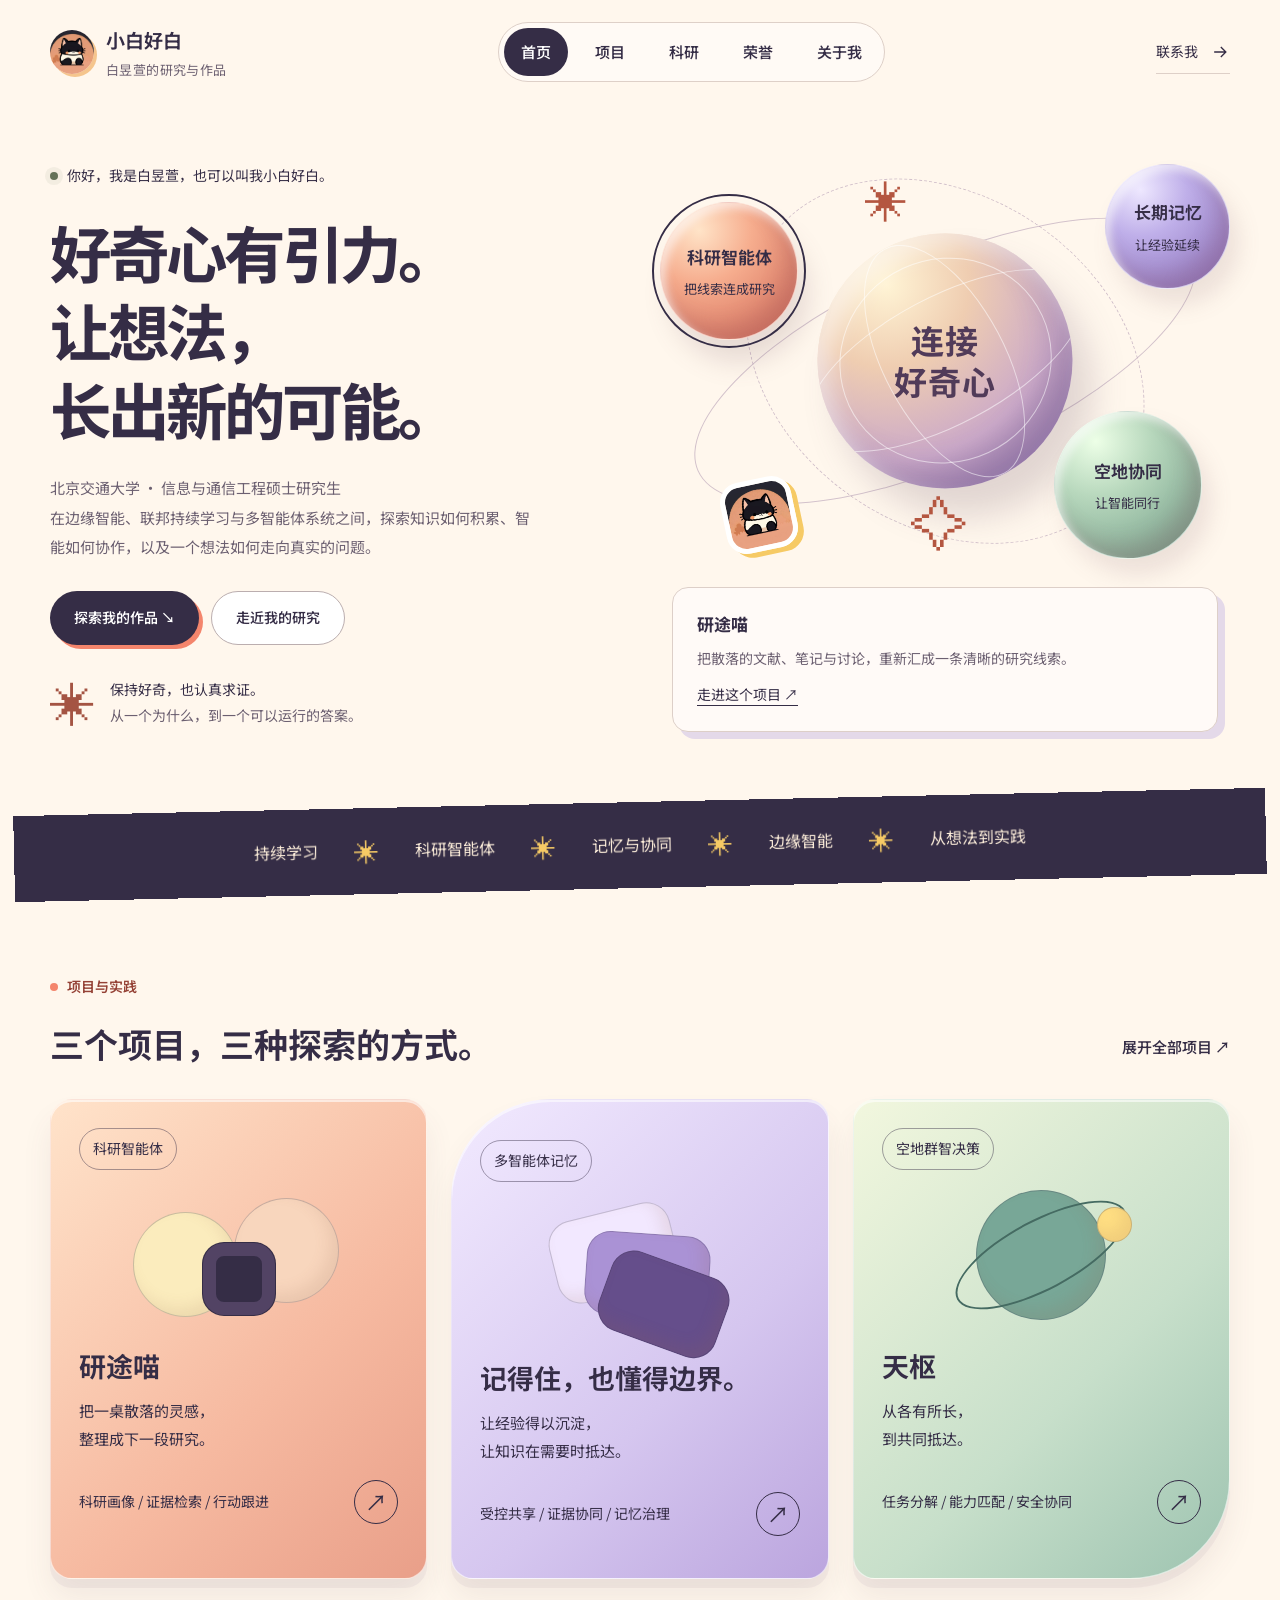
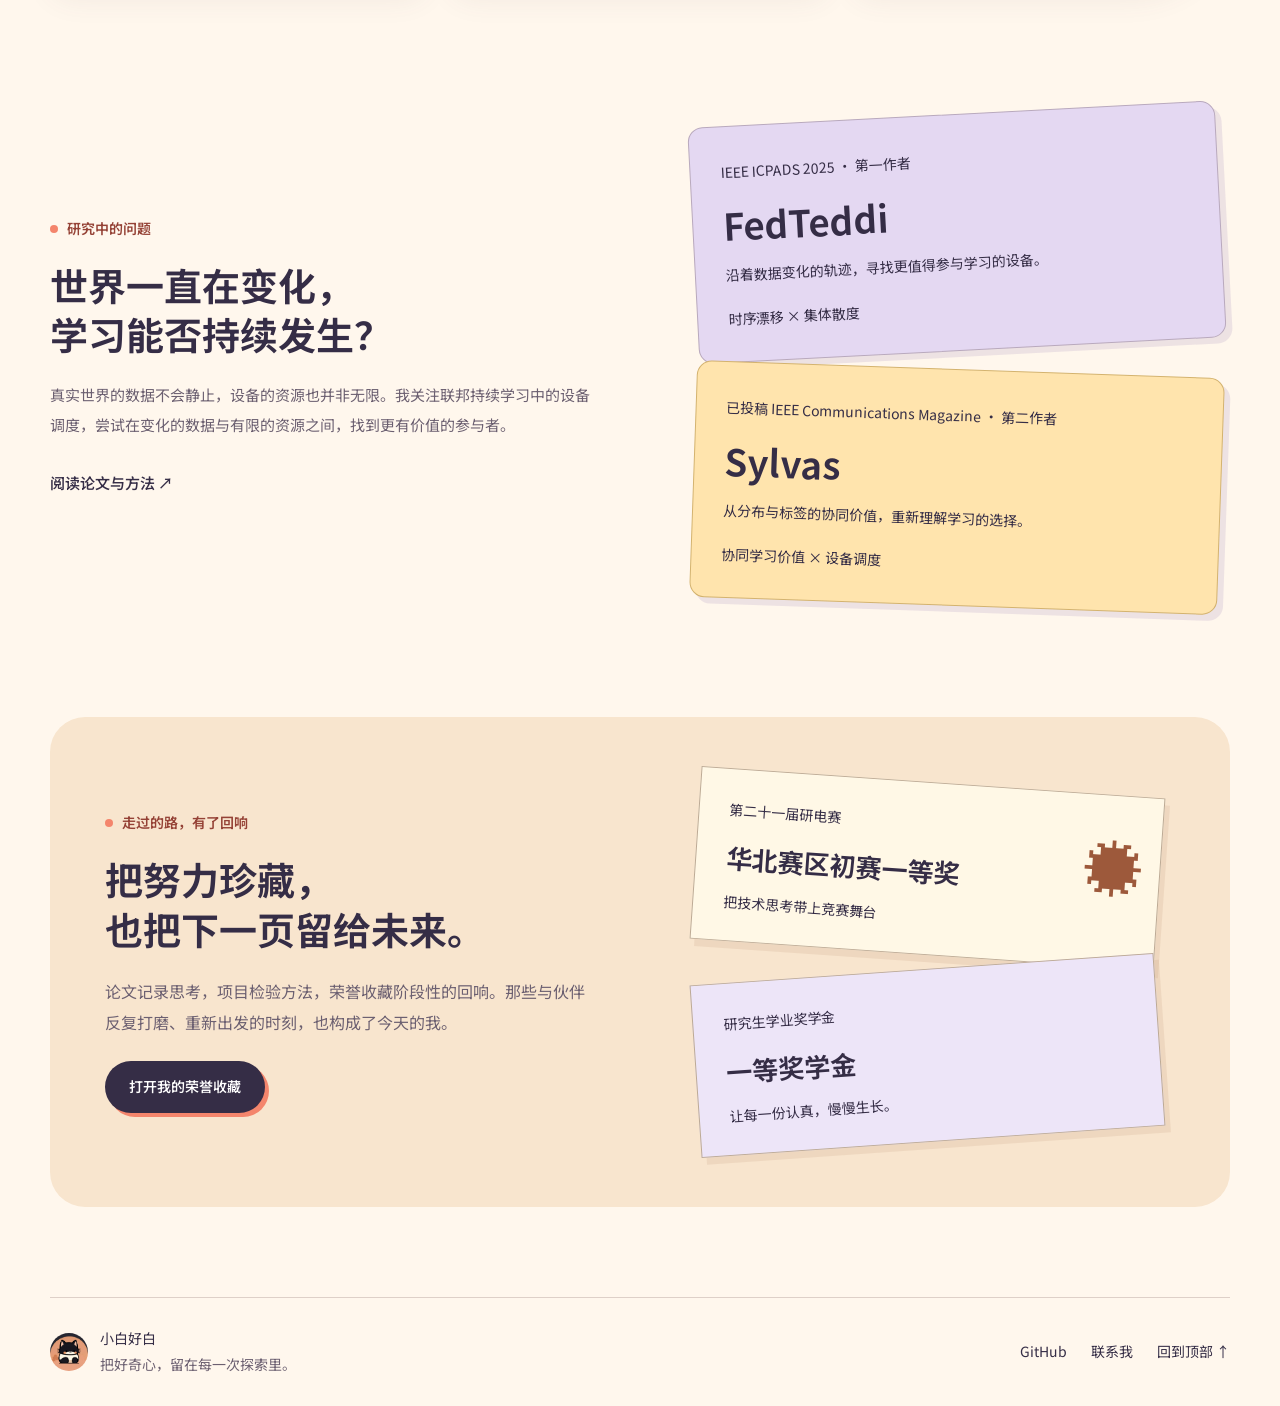
==== commit dfe969b7: "Add dimensional styling and chronological award podium Self-host a subset of Noto Sans SC, enlarge s" ====
--- a/index.html
+++ b/index.html
@@ -1 +1 @@
-<!doctype html><html lang="zh-CN"><head><meta charset="utf-8"><meta name="viewport" content="width=device-width,initial-scale=1"><meta name="theme-color" content="#fff7ed"><meta name="description" content="白昱萱的研究与项目作品集。聚焦联邦持续学习、边缘智能与科研智能体，展示项目实践、论文和荣誉。"><title>研究与作品 · 小白好白</title><link rel="icon" href="assets/images/cat-avatar.jpeg"><script src="script.js?v=20260908-unified" defer></script><link rel="stylesheet" href="site.css?v=20260908-unified"></head><body><a class="skip-link" href="#main">跳到正文</a><header class="site-header"><a href="index.html" class="brand"><img src="assets/images/cat-avatar.jpeg" alt="" width="44" height="44"><span>小白好白<small>白昱萱的研究与作品</small></span></a><nav aria-label="主导航"><a href="index.html" aria-current="page">首页</a><a href="projects.html">项目</a><a href="publications.html">科研</a><a href="awards.html">荣誉</a><a href="about.html">关于我</a></nav><a class="header-contact" href="about.html#contact">联系我 <svg viewBox="0 0 24 24" aria-hidden="true"><path d="M5 12h14M13 6l6 6-6 6"/></svg></a></header><main id="main"><section class="container playground-hero"><div class="playground-intro"><p class="hello"><span></span>你好，我是白昱萱，也可以叫我小白好白。</p><h1>好奇心有引力。<br>让想法，<br>长出新的可能。</h1><p class="hero-description">北京交通大学 · 信息与通信工程硕士研究生<br>在边缘智能、联邦持续学习与多智能体系统之间，探索知识如何积累、智能如何协作，以及一个想法如何走向真实的问题。</p><div class="hero-actions"><a class="button primary" href="#selected-work">探索我的作品 ↘</a><a class="button secondary" href="publications.html">走近我的研究</a></div><div class="intro-note"><span aria-hidden="true">✳</span><p>保持好奇，也认真求证。<br><small>从一个为什么，到一个可以运行的答案。</small></p></div></div><div class="research-universe" aria-label="探索我的研究方向"><div class="universe-scene" data-universe><div class="orbit orbit-a" aria-hidden="true"></div><div class="orbit orbit-b" aria-hidden="true"></div><div class="universe-globe" aria-hidden="true"><i></i><i></i><i></i><span>连接<br>好奇心</span></div><button class="planet planet-a" data-topic="0" aria-pressed="true">科研智能体<small>把线索连成研究</small></button><button class="planet planet-b" data-topic="1" aria-pressed="false">长期记忆<small>让经验延续</small></button><button class="planet planet-c" data-topic="2" aria-pressed="false">空地协同<small>让智能同行</small></button><span class="spark spark-a" aria-hidden="true">✳</span><span class="spark spark-b" aria-hidden="true">✧</span><img class="universe-cat" src="assets/images/cat-avatar.jpeg" alt="小白的黑白小猫" width="72" height="72"></div><div class="universe-caption" aria-live="polite"><span data-topic-name>研途喵</span><p data-topic-copy>把散落的文献、笔记与讨论，重新汇成一条清晰的研究线索。</p><a data-topic-link href="projects.html#meowscholar">走进这个项目 ↗</a></div></div></section><div class="interest-ribbon" aria-label="关注领域"><span>持续学习</span><b aria-hidden="true">✳</b><span>科研智能体</span><b aria-hidden="true">✳</b><span>记忆与协同</span><b aria-hidden="true">✳</b><span>边缘智能</span><b aria-hidden="true">✳</b><span>从想法到实践</span></div><section class="container discovery-section" id="selected-work"><div class="section-heading"><div><p class="section-label">项目与实践</p><h2>三个项目，三种探索的方式。</h2></div><a class="text-link" href="projects.html">展开全部项目 ↗</a></div><div class="discovery-grid"><a class="discovery-card coral" href="projects.html#meowscholar"><span class="card-category">科研智能体</span><div class="card-sculpture sculpture-meowscholar" aria-hidden="true"><i></i><i></i><i></i></div><h3>研途喵</h3><p>把一桌散落的灵感，<br>整理成下一段研究。</p><div class="card-bottom"><small>科研画像 / 证据检索 / 行动跟进</small><span aria-hidden="true">↗</span></div></a><a class="discovery-card lilac" href="projects.html#memory"><span class="card-category">多智能体记忆</span><div class="card-sculpture sculpture-memory" aria-hidden="true"><i></i><i></i><i></i></div><h3>记得住，也懂得边界。</h3><p>让经验得以沉淀，<br>让知识在需要时抵达。</p><div class="card-bottom"><small>受控共享 / 证据协同 / 记忆治理</small><span aria-hidden="true">↗</span></div></a><a class="discovery-card mint" href="projects.html#tianshu"><span class="card-category">空地群智决策</span><div class="card-sculpture sculpture-tianshu" aria-hidden="true"><i></i><i></i><i></i></div><h3>天枢</h3><p>从各有所长，<br>到共同抵达。</p><div class="card-bottom"><small>任务分解 / 能力匹配 / 安全协同</small><span aria-hidden="true">↗</span></div></a></div></section><section class="container research-story"><div class="research-story-heading"><p class="section-label">研究中的问题</p><h2>世界一直在变化，<br>学习能否持续发生？</h2><p>真实世界的数据不会静止，设备的资源也并非无限。我关注联邦持续学习中的设备调度，尝试在变化的数据与有限的资源之间，找到更有价值的参与者。</p><a class="text-link" href="publications.html">阅读论文与方法 ↗</a></div><div class="paper-stack"><a href="publications.html#fedteddi"><small>IEEE ICPADS 2025 · 第一作者</small><h3>FedTeddi</h3><p>沿着数据变化的轨迹，寻找更值得参与学习的设备。</p><span>时序漂移 × 集体散度</span></a><a href="publications.html#sylvas"><small>已投稿 IEEE Communications Magazine · 第二作者</small><h3>Sylvas</h3><p>从分布与标签的协同价值，重新理解学习的选择。</p><span>协同学习价值 × 设备调度</span></a></div></section><section class="container honor-room"><div><p class="section-label">走过的路，有了回响</p><h2>把努力珍藏，<br>也把下一页留给未来。</h2><p>论文记录思考，项目检验方法，荣誉收藏阶段性的回响。那些与伙伴反复打磨、重新出发的时刻，也构成了今天的我。</p><a class="button primary" href="awards.html">打开我的荣誉收藏</a></div><div class="honor-postcards"><a href="awards.html"><span class="postcard-seal" aria-hidden="true">✹</span><small>第二十一届研电赛</small><h3>华北赛区<br>初赛一等奖</h3><p>把技术思考带上竞赛舞台</p></a><a href="awards.html"><small>研究生学业奖学金</small><h3>一等奖学金</h3><p>让每一份认真，慢慢生长。</p></a></div></section></main><footer class="site-footer"><div><img src="assets/images/cat-avatar.jpeg" width="38" height="38" alt=""><p>小白好白 <span>把好奇心，留在每一次探索里。</span></p></div><p><a href="https://github.com/bai9yu" target="_blank" rel="noreferrer">GitHub</a><a href="about.html#contact">联系我</a><button class="back-top" aria-label="回到顶部">回到顶部 ↑</button></p></footer><dialog id="image-dialog" aria-labelledby="image-title"><div class="lightbox-head"><p id="image-title"></p><button class="icon-button" data-close aria-label="关闭图片">×</button></div><img alt=""><p class="lightbox-note">按 Esc 关闭</p></dialog></body></html>+<!doctype html><html lang="zh-CN"><head><meta charset="utf-8"><meta name="viewport" content="width=device-width,initial-scale=1"><meta name="theme-color" content="#fff7ed"><meta name="description" content="白昱萱的研究与项目作品集。聚焦联邦持续学习、边缘智能与科研智能体，展示项目实践、论文和荣誉。"><title>研究与作品 · 小白好白</title><link rel="icon" href="assets/images/cat-avatar.jpeg"><script src="script.js?v=20260909-podium" defer></script><link rel="stylesheet" href="site.css?v=20260909-podium"><link rel="preload" href="assets/fonts/noto-sans-sc-site.woff2" as="font" type="font/woff2" crossorigin></head><body><a class="skip-link" href="#main">跳到正文</a><header class="site-header"><a href="index.html" class="brand"><img src="assets/images/cat-avatar.jpeg" alt="" width="44" height="44"><span>小白好白<small>白昱萱的研究与作品</small></span></a><nav aria-label="主导航"><a href="index.html" aria-current="page">首页</a><a href="projects.html">项目</a><a href="publications.html">科研</a><a href="awards.html">荣誉</a><a href="about.html">关于我</a></nav><a class="header-contact" href="about.html#contact">联系我 <svg viewBox="0 0 24 24" aria-hidden="true"><path d="M5 12h14M13 6l6 6-6 6"/></svg></a></header><main id="main"><section class="container playground-hero"><div class="playground-intro"><p class="hello"><span></span>你好，我是白昱萱，也可以叫我小白好白。</p><h1>好奇心有引力。<br>让想法，<br>长出新的可能。</h1><p class="hero-description">北京交通大学 · 信息与通信工程硕士研究生<br>在边缘智能、联邦持续学习与多智能体系统之间，探索知识如何积累、智能如何协作，以及一个想法如何走向真实的问题。</p><div class="hero-actions"><a class="button primary" href="#selected-work">探索我的作品 ↘</a><a class="button secondary" href="publications.html">走近我的研究</a></div><div class="intro-note"><span aria-hidden="true">✳</span><p>保持好奇，也认真求证。<br><small>从一个为什么，到一个可以运行的答案。</small></p></div></div><div class="research-universe" aria-label="探索我的研究方向"><div class="universe-scene" data-universe><div class="orbit orbit-a" aria-hidden="true"></div><div class="orbit orbit-b" aria-hidden="true"></div><div class="universe-globe" aria-hidden="true"><i></i><i></i><i></i><span>连接<br>好奇心</span></div><button class="planet planet-a" data-topic="0" aria-pressed="true">科研智能体<small>把线索连成研究</small></button><button class="planet planet-b" data-topic="1" aria-pressed="false">长期记忆<small>让经验延续</small></button><button class="planet planet-c" data-topic="2" aria-pressed="false">空地协同<small>让智能同行</small></button><span class="spark spark-a" aria-hidden="true">✳</span><span class="spark spark-b" aria-hidden="true">✧</span><img class="universe-cat" src="assets/images/cat-avatar.jpeg" alt="小白的黑白小猫" width="72" height="72"></div><div class="universe-caption" aria-live="polite"><span data-topic-name>研途喵</span><p data-topic-copy>把散落的文献、笔记与讨论，重新汇成一条清晰的研究线索。</p><a data-topic-link href="projects.html#meowscholar">走进这个项目 ↗</a></div></div></section><div class="interest-ribbon" aria-label="关注领域"><span>持续学习</span><b aria-hidden="true">✳</b><span>科研智能体</span><b aria-hidden="true">✳</b><span>记忆与协同</span><b aria-hidden="true">✳</b><span>边缘智能</span><b aria-hidden="true">✳</b><span>从想法到实践</span></div><section class="container discovery-section" id="selected-work"><div class="section-heading"><div><p class="section-label">项目与实践</p><h2><span class="heading-phrase">三个项目，</span><span class="heading-phrase">三种探索的方式。</span></h2></div><a class="text-link" href="projects.html">展开全部项目 ↗</a></div><div class="discovery-grid"><a class="discovery-card coral" href="projects.html#meowscholar"><span class="card-category">科研智能体</span><div class="card-sculpture sculpture-meowscholar" aria-hidden="true"><i></i><i></i><i></i></div><h3>研途喵</h3><p>把一桌散落的灵感，<br>整理成下一段研究。</p><div class="card-bottom"><small>科研画像 / 证据检索 / 行动跟进</small><span aria-hidden="true">↗</span></div></a><a class="discovery-card lilac" href="projects.html#memory"><span class="card-category">多智能体记忆</span><div class="card-sculpture sculpture-memory" aria-hidden="true"><i></i><i></i><i></i></div><h3><span class="heading-phrase">记得住，</span><span class="heading-phrase">也懂得边界。</span></h3><p>让经验得以沉淀，<br>让知识在需要时抵达。</p><div class="card-bottom"><small>受控共享 / 证据协同 / 记忆治理</small><span aria-hidden="true">↗</span></div></a><a class="discovery-card mint" href="projects.html#tianshu"><span class="card-category">空地群智决策</span><div class="card-sculpture sculpture-tianshu" aria-hidden="true"><i></i><i></i><i></i></div><h3>天枢</h3><p>从各有所长，<br>到共同抵达。</p><div class="card-bottom"><small>任务分解 / 能力匹配 / 安全协同</small><span aria-hidden="true">↗</span></div></a></div></section><section class="container research-story"><div class="research-story-heading"><p class="section-label">研究中的问题</p><h2><span class="heading-phrase">世界一直在变化，</span><span class="heading-phrase">学习能否持续发生？</span></h2><p>真实世界的数据不会静止，设备的资源也并非无限。我关注联邦持续学习中的设备调度，尝试在变化的数据与有限的资源之间，找到更有价值的参与者。</p><a class="text-link" href="publications.html">阅读论文与方法 ↗</a></div><div class="paper-stack"><a href="publications.html#fedteddi"><small>IEEE ICPADS 2025 · 第一作者</small><h3>FedTeddi</h3><p>沿着数据变化的轨迹，寻找更值得参与学习的设备。</p><span>时序漂移 × 集体散度</span></a><a href="publications.html#sylvas"><small>已投稿 IEEE Communications Magazine · 第二作者</small><h3>Sylvas</h3><p>从分布与标签的协同价值，重新理解学习的选择。</p><span>协同学习价值 × 设备调度</span></a></div></section><section class="container honor-room"><div><p class="section-label">走过的路，有了回响</p><h2><span class="heading-phrase">把努力珍藏，</span><span class="heading-phrase">也把下一页留给未来。</span></h2><p>论文记录思考，项目检验方法，荣誉收藏阶段性的回响。那些与伙伴反复打磨、重新出发的时刻，也构成了今天的我。</p><a class="button primary" href="awards.html">打开我的荣誉收藏</a></div><div class="honor-postcards"><a href="awards.html"><span class="postcard-seal" aria-hidden="true">✹</span><small>第二十一届研电赛</small><h3>华北赛区初赛一等奖</h3><p>把技术思考带上竞赛舞台</p></a><a href="awards.html"><small>研究生学业奖学金</small><h3>一等奖学金</h3><p>让每一份认真，慢慢生长。</p></a></div></section></main><footer class="site-footer"><div><img src="assets/images/cat-avatar.jpeg" width="38" height="38" alt=""><p>小白好白 <span>把好奇心，留在每一次探索里。</span></p></div><p><a href="https://github.com/bai9yu" target="_blank" rel="noreferrer">GitHub</a><a href="about.html#contact">联系我</a><button class="back-top" aria-label="回到顶部">回到顶部 ↑</button></p></footer><dialog id="image-dialog" aria-labelledby="image-title"><div class="lightbox-head"><p id="image-title"></p><button class="icon-button" data-close aria-label="关闭图片">×</button></div><img alt=""><p class="lightbox-note">按 Esc 关闭</p></dialog></body></html>
--- a/site.css
+++ b/site.css
@@ -24,7 +24,7 @@
 .site-header{max-width:1440px;margin:auto;padding:22px 50px;display:flex;align-items:center;gap:30px;justify-content:space-between;background:var(--paper)}
 .brand{display:flex;align-items:center;gap:12px;white-space:nowrap;font-weight:650;font-size:19px}
 .brand img{border-radius:50%;width:44px;height:44px}
-.brand small{display:block;color:var(--muted);font-size:11px;font-weight:400;letter-spacing:.03em}
+.brand small{display:block;color:var(--muted);font-size:14px;font-weight:400;letter-spacing:.03em}
 .site-header nav{display:flex;gap:10px;align-items:center}
 .site-header nav a{display:block;font-size:14px;padding:10px 17px;border-radius:30px;transition:background .2s}
 .site-header nav a[aria-current],.site-header nav a:hover{background:var(--lavender)}
@@ -45,16 +45,16 @@
 .section-heading{display:flex;align-items:end;justify-content:space-between;gap:20px;margin-bottom:34px}
 .text-link{display:inline-flex;align-items:center;gap:9px;font-size:14px;font-weight:550;min-height:44px;transition:color .2s}
 .text-link:hover{color:var(--accent)}
-.site-footer{max-width:1340px;margin:0 auto;padding:30px 50px;display:flex;align-items:center;justify-content:space-between;gap:20px;border-top:1px solid var(--line);font-size:12px}
+.site-footer{max-width:1340px;margin:0 auto;padding:30px 50px;display:flex;align-items:center;justify-content:space-between;gap:20px;border-top:1px solid var(--line);font-size:14px}
 .site-footer>div{display:flex;gap:12px;align-items:center}
 .site-footer img{border-radius:50%}
-.site-footer p span{display:block;font-size:11px;color:var(--muted)}
+.site-footer p span{display:block;font-size:14px;color:var(--muted)}
 .site-footer>p{display:flex;align-items:center;gap:25px}
-.back-top{font-size:12px;padding:10px 0}
+.back-top{font-size:14px;padding:10px 0}
 .award-filter{display:flex;align-items:center;gap:10px;flex-wrap:wrap;padding-bottom:25px}
-.award-filter button{border:1px solid var(--line);border-radius:28px;padding:10px 18px;font-size:13px;min-height:44px;background:white}
+.award-filter button{border:1px solid var(--line);border-radius:28px;padding:10px 18px;font-size:14px;min-height:44px;background:white}
 .award-filter button[aria-pressed=true]{background:var(--ink);color:white;border-color:var(--ink)}
-.award-filter>span{margin-left:auto;font-size:12px;color:var(--muted)}
+.award-filter>span{margin-left:auto;font-size:14px;color:var(--muted)}
 summary{cursor:pointer;list-style:none;min-height:50px;display:flex;align-items:center;justify-content:space-between;font-size:14px;gap:15px}
 summary::-webkit-details-marker{display:none}
 summary span{font-size:20px;transition:transform .2s}
@@ -67,23 +67,23 @@
 .paper-title{background:#eee5f0;padding:34px;border-radius:10px 48px 10px 10px;align-self:start}
 .publication:nth-child(2) .paper-title{background:#fbe5c8}
 .publication:nth-child(3) .paper-title{background:#e7eddf}
-.paper-type{font-size:12px;color:var(--muted)}
+.paper-type{font-size:14px;color:var(--muted)}
 .paper-title h2{font-family:'Avenir Next','PingFang SC',sans-serif;margin:24px 0 20px;font-size:36px}
 .paper-title>p{font-size:14px;line-height:1.8}
-.paper-status{font-size:12px;display:block;margin-top:32px}
+.paper-status{font-size:14px;display:block;margin-top:32px}
 .paper-body h3{font-size:25px;margin-bottom:20px}
 .paper-body>p{font-size:15px;color:var(--muted)}
-.paper-body .muted{font-size:12px;margin-top:18px}
+.paper-body .muted{font-size:14px;margin-top:18px}
 .result-bars{margin:24px 0}
-.result-bars>div{display:grid;grid-template-columns:88px 1fr 58px;gap:15px;align-items:center;margin-top:15px;font-size:12px}
+.result-bars>div{display:grid;grid-template-columns:88px 1fr 58px;gap:15px;align-items:center;margin-top:15px;font-size:14px}
 .bar-track{height:12px;border-radius:20px;background:#eee6ef;overflow:hidden}
 .bar-track i{display:block;height:100%;width:var(--value);background:#a686b2;border-radius:20px}
-.result-bars p{font-size:11px;line-height:1.8;color:var(--muted);margin-top:15px}
+.result-bars p{font-size:14px;line-height:1.8;color:var(--muted);margin-top:15px}
 .value-pair{display:flex;align-items:center;gap:20px;margin-top:22px}
 .value-pair>div{padding:20px;flex:1;border-radius:10px;background:#fff0dc}
 .value-pair>div:last-child{background:#eaeeda}
 .value-pair b{font-size:14px}
-.value-pair p{font-size:12px;color:var(--muted);margin-top:8px}
+.value-pair p{font-size:14px;color:var(--muted);margin-top:8px}
 .award-grid{display:grid;grid-template-columns:repeat(3,1fr);gap:38px 28px;padding:30px 0 90px}
 .award-card{min-width:0;scroll-margin-top:30px;animation:frame-in .3s ease-out}
 .award-image{padding:20px;background:#efe2d3;display:block;width:100%;border-radius:9px;position:relative;overflow:hidden}
@@ -91,9 +91,9 @@
 .award-card:nth-child(3n+3) .award-image{background:#e4e9db}
 .award-image img{width:100%;aspect-ratio:1.4;object-fit:contain;filter:drop-shadow(0 5px 6px #40332122);transition:transform .3s}
 .award-image:hover img{transform:scale(1.035) rotate(-1deg)}
-.award-image>span{position:absolute;right:10px;bottom:10px;background:#fffdf5e8;border-radius:4px;padding:3px 8px;font-size:10px}
+.award-image>span{position:absolute;right:10px;bottom:10px;background:#fffdf5e8;border-radius:4px;padding:3px 8px;font-size:14px}
 .award-card>div{padding:18px 3px}
-.award-card small{font-size:12px;color:var(--muted)}
+.award-card small{font-size:14px;color:var(--muted)}
 .award-card h2{font-size:18px;margin-top:8px;margin-bottom:7px}
 .award-card p{font-size:14px;color:var(--accent)}
 dialog{padding:20px;border:0;border-radius:14px;max-width:min(1000px,94vw);width:fit-content;max-height:92vh;box-shadow:var(--shadow);background:var(--paper)}
@@ -102,7 +102,7 @@
 .lightbox-head{display:flex;align-items:center;justify-content:space-between;gap:30px;margin-bottom:12px;font-size:14px}
 .lightbox-head .icon-button{flex-shrink:0}
 dialog>img{max-height:70vh;width:auto;margin:auto;object-fit:contain}
-.lightbox-note{text-align:center;font-size:11px;color:var(--muted);margin-top:10px}
+.lightbox-note{text-align:center;font-size:14px;color:var(--muted);margin-top:10px}
 .about-journey{padding:50px 0 65px}
 .timeline{margin:0;padding:0;list-style:none;max-width:940px}
 .timeline li{display:grid;grid-template-columns:140px 1fr;gap:35px;padding:28px 0}
@@ -112,7 +112,7 @@
 .timeline li+li{border-top:1px solid var(--line)}
 .contact-section{display:grid;grid-template-columns:1fr 1fr;gap:50px;padding:60px 0 100px;border-top:1px solid var(--line);align-items:center}
 .contact-email{font-size:clamp(18px,2.1vw,26px);overflow-wrap:anywhere}
-.contact-section .muted{margin-top:20px;font-size:12px}
+.contact-section .muted{margin-top:20px;font-size:14px}
 @keyframes frame-in{from{opacity:.4;transform:translateY(5px)}to{opacity:1;transform:none}}
 @media(max-width:1000px){.container{width:calc(100% - 60px)}
 .site-header{padding:20px 30px;gap:15px}
@@ -123,19 +123,19 @@
 @media(max-width:760px){.container{width:calc(100% - 40px)}
 .site-header{padding:16px 20px;flex-wrap:wrap;gap:15px}
 .brand{font-size:18px}
-.brand small{font-size:10px}
+.brand small{font-size:14px}
 .site-header nav{order:2;justify-content:space-between;flex:1 0 100%;border-top:1px solid var(--line);padding-top:10px}
-.site-header nav a{padding:8px 15px;font-size:13px}
-.hello{font-size:12px;margin-bottom:20px}
+.site-header nav a{padding:8px 15px;font-size:14px}
+.hello{font-size:14px;margin-bottom:20px}
 .hero-description{font-size:14px;margin-top:22px;max-width:460px}
 .hero-actions{margin-top:24px}
 .section-heading{align-items:start;gap:20px;margin-bottom:26px}
-.section-heading>.text-link{font-size:12px;white-space:nowrap}
+.section-heading>.text-link{font-size:14px;white-space:nowrap}
 .section-heading h2{font-size:26px}
-.section-label{font-size:12px}
+.section-label{font-size:14px}
 .site-footer{padding:25px 20px;flex-direction:column;align-items:start;gap:20px}
 .award-filter{gap:8px}
-.award-filter button{padding:9px 13px;font-size:12px}
+.award-filter button{padding:9px 13px;font-size:14px}
 .award-filter>span{width:100%;margin:5px 0 0}
 .publication{grid-template-columns:1fr;gap:28px;padding:35px 0}
 .paper-title{padding:27px}
@@ -146,18 +146,18 @@
 .publication-list{padding-bottom:35px}
 .award-grid{grid-template-columns:repeat(2,1fr);gap:22px 14px;padding:15px 0 45px}
 .award-image{padding:10px}
-.award-image>span{font-size:9px;bottom:5px;right:5px}
+.award-image>span{font-size:14px;bottom:5px;right:5px}
 .award-card>div{padding:13px 0}
 .award-card h2{font-size:15px;line-height:1.55}
-.award-card p{font-size:12px}
-.award-card small{font-size:11px}
+.award-card p{font-size:14px}
+.award-card small{font-size:14px}
 .about-journey{padding:35px 0}
 .timeline li{grid-template-columns:65px 1fr;gap:20px}
 .timeline time{font-size:27px}
 .timeline h3{font-size:19px}
-.timeline p{font-size:13px}
+.timeline p{font-size:14px}
 .contact-section{grid-template-columns:1fr;gap:30px;padding:45px 0 60px}
-.lightbox-head{font-size:12px}
+.lightbox-head{font-size:14px}
 dialog{padding:12px}}
 @media(prefers-reduced-motion:reduce){html{scroll-behavior:auto}
 *,*::before,*::after{animation:none!important;transition:none!important;scroll-behavior:auto!important}}
@@ -176,14 +176,14 @@
 .case-description{font-size:16px;line-height:2.15}
 .text-features{display:grid;grid-template-columns:repeat(3,1fr);gap:22px;margin-top:35px;padding-block:26px;border-block:1px solid var(--line)}
 .text-features h3{font-size:15px;font-weight:550}
-.text-features p{font-size:13px;line-height:1.9;color:var(--muted);margin-top:13px}
+.text-features p{font-size:14px;line-height:1.9;color:var(--muted);margin-top:13px}
 .text-case-details{margin-top:25px}
 .text-case-details details{border-bottom:1px solid var(--line)}
 .text-case-details summary{font-size:14px;min-height:58px}
 .text-case-details details>p{font-size:14px;line-height:2;color:var(--muted);padding-bottom:20px}
 .paper-architecture{grid-column:1/-1;margin:8px 0 0;padding:24px;background:white;border:1px solid var(--line);border-radius:10px}
 .paper-architecture img{width:100%;max-height:620px;object-fit:contain}
-.paper-architecture figcaption{font-size:12px;color:var(--muted);margin-top:18px;display:flex;justify-content:space-between;gap:20px}
+.paper-architecture figcaption{font-size:14px;color:var(--muted);margin-top:18px;display:flex;justify-content:space-between;gap:20px}
 .paper-architecture figcaption span{white-space:nowrap;color:var(--accent)}
 @media(max-width:900px){.text-case{gap:40px}
 .text-features{grid-template-columns:1fr;gap:18px}
@@ -191,8 +191,8 @@
 .text-features p{margin:0}
 .text-case h2{font-size:32px}}
 @media(max-width:760px){.word-links{gap:15px 25px;margin-top:23px}
-.word-links .text-link{font-size:13px}
-.project-index{gap:12px 22px;font-size:12px;padding-bottom:20px}
+.word-links .text-link{font-size:14px}
+.project-index{gap:12px 22px;font-size:14px;padding-bottom:20px}
 .text-case{grid-template-columns:1fr;gap:26px;padding:40px 0 50px}
 .text-case header{position:static}
 .text-case h2{font-size:31px}
@@ -200,11 +200,11 @@
 .case-description{font-size:14px;line-height:2.1}
 .text-features{margin-top:25px;padding:23px 0}
 .text-features h3{font-size:14px}
-.text-features p{font-size:12px}
+.text-features p{font-size:14px}
 .text-case-details{margin-top:18px}
-.text-case-details details>p{font-size:13px}
+.text-case-details details>p{font-size:14px}
 .paper-architecture{padding:12px}
-.paper-architecture figcaption{font-size:10px;gap:10px;flex-wrap:wrap;margin-top:12px}}
+.paper-architecture figcaption{font-size:14px;gap:10px;flex-wrap:wrap;margin-top:12px}}
 .case-tagline{text-wrap:balance}
 :root{--paper:#fff7ed;--ink:#352d46;--muted:#6c6071;--accent:#954236;--peach:#f6ca65;--lavender:#e2d9fa;--line:#e4d6d0;--coral:#f4856c;--lilac:#bdb0ee;--mint:#b6d7c4}
 body{background:radial-gradient(circle at 90% 8%,#fae4cf 0,transparent 26%),var(--paper)}
@@ -223,7 +223,7 @@
 .intro-note{display:flex;gap:14px;align-items:center;margin-top:32px}
 .intro-note>span{font-size:46px;color:#a45443;line-height:1}
 .intro-note p{font-size:14px}
-.intro-note small{color:var(--muted);font-size:12px}
+.intro-note small{color:var(--muted);font-size:14px}
 .research-universe{min-width:0;position:relative}
 .universe-scene{position:relative;height:420px;isolation:isolate}
 .universe-globe{position:absolute;width:255px;height:255px;left:50%;top:48%;transform:translate(-50%,-50%);border-radius:50%;background:radial-gradient(circle at 32% 26%,#ffefc7 0%,#efb99f 42%,#bb94c6 78%,#7f6dab 100%);box-shadow:inset -18px -15px 30px #78589133,16px 25px 40px #8d688530;overflow:hidden;transition:filter .7s,rotate .7s}
@@ -234,7 +234,7 @@
 .orbit{position:absolute;left:50%;top:48%;width:95%;height:200px;border:1px solid #a58caa80;border-radius:50%;transform:translate(-50%,-50%) rotate(-24deg);z-index:-1}
 .orbit-b{width:75%;height:330px;transform:translate(-50%,-50%) rotate(35deg);border-style:dashed}
 .planet{position:absolute;border-radius:50%;width:138px;height:138px;display:flex;align-items:center;justify-content:center;flex-direction:column;font-size:17px;font-weight:650;border:1px solid #352d4633;box-shadow:5px 8px 0 #62466a16;transition:transform .3s,box-shadow .3s;background:var(--peach)}
-.planet small{display:block;font-size:10px;font-weight:400;margin-top:5px}
+.planet small{display:block;font-size:14px;font-weight:400;margin-top:5px}
 .planet-a{left:0;top:50px;background:var(--coral)}
 .planet-b{right:0;top:5px;background:var(--lilac);width:125px;height:125px}
 .planet-c{bottom:20px;right:5%;background:var(--mint);width:148px;height:148px}
@@ -246,8 +246,8 @@
 .spark-b{bottom:3px;left:44%;font-size:58px}
 .universe-caption{position:relative;border:1px solid #ddcfc8;background:#fffaf7;box-shadow:7px 7px 0 #e4d9e9;border-radius:16px;padding:20px 24px;margin:8px 12px 0}
 .universe-caption>span{font-weight:700;font-size:17px}
-.universe-caption p{font-size:13px;color:var(--muted);margin:6px 0}
-.universe-caption a{font-size:12px;display:inline-flex;min-height:34px;align-items:center;text-decoration:underline;text-underline-offset:5px}
+.universe-caption p{font-size:14px;color:var(--muted);margin:6px 0}
+.universe-caption a{font-size:14px;display:inline-flex;min-height:34px;align-items:center;text-decoration:underline;text-underline-offset:5px}
 .interest-ribbon{display:flex;align-items:center;justify-content:center;gap:36px;padding:20px;background:var(--ink);color:#fff0dc;flex-wrap:wrap;transform:rotate(-1.3deg);font-size:16px}
 .interest-ribbon b{font-size:25px;color:var(--peach);font-weight:400}
 .discovery-section{padding:85px 0}
@@ -259,7 +259,7 @@
 .lilac{background:#d5c8f1}
 .mint{background:#c5dfcc}
 .discovery-card:hover{transform:translateY(-8px) rotate(-1deg);box-shadow:8px 12px 0 #352d4620}
-.card-category{font-size:12px;border:1px solid #352d4670;border-radius:30px;padding:7px 13px;display:inline-flex}
+.card-category{font-size:14px;border:1px solid #352d4670;border-radius:30px;padding:7px 13px;display:inline-flex}
 .card-sculpture{height:170px;position:relative;display:flex;justify-content:center;align-items:center}
 .card-sculpture i{position:absolute;display:block;background:#ffe9bf;width:105px;height:105px;border-radius:50%;border:1px solid #352d4640;box-shadow:inset -8px -8px 15px #93614c22;transition:transform .5s}
 .sculpture-meowscholar i:first-child{transform:translate(-53px,10px);background:#fbecbd}
@@ -275,7 +275,7 @@
 .discovery-card h3{font-size:27px;margin:8px 0 14px}
 .discovery-card>p{font-size:15px;line-height:1.9}
 .card-bottom{display:flex;justify-content:space-between;gap:12px;align-items:center;margin-top:26px}
-.card-bottom small{font-size:10px}
+.card-bottom small{font-size:14px}
 .card-bottom>span{height:44px;width:44px;flex:none;border:1px solid #352d46;border-radius:50%;display:grid;place-items:center;font-size:22px}
 .research-story{display:grid;grid-template-columns:1fr 1fr;gap:85px;padding:30px 0 90px;align-items:center}
 .research-story-heading>p:not(.section-label){font-size:15px;color:var(--muted);line-height:2;margin-top:22px}
@@ -284,23 +284,23 @@
 .paper-stack a{display:block;border:1px solid #b9a9bd;border-radius:15px;padding:30px;background:#e4d8f2;transform:rotate(-3deg);box-shadow:6px 6px 0 #b8a4c840;transition:transform .3s}
 .paper-stack a+a{background:#ffe4ad;margin-top:18px;transform:rotate(2deg);border-color:#d4b36f}
 .paper-stack a:hover{transform:rotate(0) translateX(-6px)}
-.paper-stack small{font-size:11px}
+.paper-stack small{font-size:14px}
 .paper-stack h3{font-family:Georgia,serif;font-size:37px;margin:14px 0}
 .paper-stack p{font-size:14px}
-.paper-stack span{font-size:11px;display:block;margin-top:18px}
+.paper-stack span{font-size:14px;display:block;margin-top:18px}
 .honor-room{display:grid;grid-template-columns:1fr 1fr;gap:80px;align-items:center;padding:55px;border-radius:35px;background:#f8e5ce;margin-bottom:90px}
 .honor-room>div>p:not(.section-label){margin:23px 0;color:var(--muted);font-size:14px;line-height:2}
 .honor-postcards{position:relative;padding:10px 15px}
 .honor-postcards>a{display:block;padding:25px 30px;border:1px solid #bdaa95;background:#fff8e6;box-shadow:5px 7px 0 #bb94772a;transform:rotate(4deg);position:relative;transition:transform .3s}
 .honor-postcards>a+a{transform:rotate(-4deg);margin-top:14px;background:#ede5f8}
 .honor-postcards>a:hover{transform:rotate(0)}
-.honor-postcards small{font-size:11px}
+.honor-postcards small{font-size:14px}
 .honor-postcards h3{font-size:26px;margin:16px 0}
-.honor-postcards p{font-size:12px}
+.honor-postcards p{font-size:14px}
 .postcard-seal{position:absolute;right:15px;top:15px;font-size:60px;color:#9d593b}
 .project-index{max-width:1240px;gap:14px;padding:0 0 40px}
 .project-index a{border:1px solid #bdaeaf;border-radius:40px;padding:9px 23px;background:#fff9f1;font-weight:650;gap:13px}
-.project-index small{font-size:11px;font-weight:400;color:var(--muted)}
+.project-index small{font-size:14px;font-weight:400;color:var(--muted)}
 .project-index a:hover{background:var(--peach)}
 .text-case-list{max-width:1240px}
 .text-case{grid-template-columns:.8fr 1.5fr;gap:35px 65px;padding:40px;margin-bottom:45px;background:#fffdfa;border:1px solid #e0d0c8;border-radius:28px;box-shadow:9px 10px 0 #eddbcf;scroll-margin-top:24px}
@@ -313,50 +313,50 @@
 .text-features>div{padding:17px;background:#fff0df;border-radius:12px}
 .text-features>div:nth-child(2){background:#eee6f7}
 .text-features>div:nth-child(3){background:#e8f0e5}
-.text-features p{font-size:12px}
+.text-features p{font-size:14px}
 .text-case-details{margin-top:17px}
 .text-case-details summary{font-weight:600}
 .text-case-details details>p{line-height:1.95}
 .project-installation{grid-column:1/-1;border-radius:18px;overflow:hidden;min-width:0;margin-bottom:8px}
 .installation-label{display:flex;justify-content:space-between;gap:20px;padding:16px 24px;font-size:14px;border-bottom:1px solid #352d4620;font-weight:600}
-.installation-label small{font-size:11px;font-weight:400}
+.installation-label small{font-size:14px;font-weight:400}
 .meow-installation{background:#fbe7d3;border:1px solid #dfc6b0}
 .meow-tour{display:grid;grid-template-columns:220px 1fr;min-height:310px}
 .tour-sidebar{padding:25px;border-right:1px solid #dec5b1}
 .tour-sidebar>img{border-radius:16px;float:left;margin-right:13px}
-.tour-sidebar>p{font-size:11px;min-height:65px}
+.tour-sidebar>p{font-size:14px;min-height:65px}
 .tour-tabs{display:flex;flex-direction:column;gap:7px;margin-top:15px}
-.tour-tabs button{text-align:left;min-height:44px;padding:8px 15px;border-radius:10px;font-size:13px}
+.tour-tabs button{text-align:left;min-height:44px;padding:8px 15px;border-radius:10px;font-size:14px}
 .tour-tabs button[aria-pressed=true]{background:var(--ink);color:white}
 .tour-panel{padding:34px;animation:panel-in .35s both}
-.tour-panel>small{font-size:11px;color:var(--muted)}
+.tour-panel>small{font-size:14px;color:var(--muted)}
 .tour-panel h3{font-size:25px;margin-top:9px}
-.tour-panel>p{font-size:13px;line-height:1.9;margin-top:18px;max-width:650px;color:var(--muted)}
+.tour-panel>p{font-size:14px;line-height:1.9;margin-top:18px;max-width:650px;color:var(--muted)}
 .concept-map{display:flex;align-items:center;margin:30px 0;gap:12px}
-.concept-map span{font-size:12px;padding:13px 20px;border-radius:30px;background:#fffaf0;border:1px solid #c8ae99}
+.concept-map span{font-size:14px;padding:13px 20px;border-radius:30px;background:#fffaf0;border:1px solid #c8ae99}
 .concept-map strong{background:#e8ae86;padding:22px 20px;border-radius:50%;font-size:14px;white-space:nowrap}
 .concept-map i{width:50px;height:1px;background:#b28d6d}
 .evidence-cards{display:flex;gap:12px;margin-top:25px}
-.evidence-cards span{background:#fff9ef;border:1px solid #d7baa4;border-radius:10px;padding:20px 15px;font-size:13px;flex:1}
+.evidence-cards span{background:#fff9ef;border:1px solid #d7baa4;border-radius:10px;padding:20px 15px;font-size:14px;flex:1}
 .tour-actions{padding-left:24px;font-size:14px;line-height:2.5;margin-bottom:0}
 .memory-installation{background:#e8e0f6;border:1px solid #bfaed3}
 .memory-network{display:flex;justify-content:center;align-items:center;gap:55px;padding:30px 20px;position:relative;background:linear-gradient(#c2afd5,#c2afd5) center/65% 1px no-repeat}
 .memory-node,.memory-core{width:140px;height:140px;display:flex;justify-content:center;align-items:center;flex-direction:column;border-radius:50%;background:#faf5ff;border:1px solid #b49dc8;font-size:15px;position:relative;transition:transform .5s,background .5s}
-.memory-node small,.memory-core small{font-size:10px;margin-top:7px}
+.memory-node small,.memory-core small{font-size:14px;margin-top:7px}
 .memory-core{width:170px;height:170px;background:#7c629b;color:white;border:10px solid #d1bee3;box-shadow:0 0 0 12px #dacbe9;font-size:22px}
 .memory-step{max-width:660px;margin:0 auto;text-align:center;padding:0 25px}
 .memory-step b{font-size:21px}
-.memory-step p{font-size:13px;margin-top:10px;line-height:1.9}
-.memory-controls{display:flex;justify-content:space-between;align-items:center;padding:22px 30px;font-size:12px}
-.memory-controls button{font-size:12px;background:#faf6ff}
+.memory-step p{font-size:14px;margin-top:10px;line-height:1.9}
+.memory-controls{display:flex;justify-content:space-between;align-items:center;padding:22px 30px;font-size:14px}
+.memory-controls button{font-size:14px;background:#faf6ff}
 .memory-installation[data-stage="1"] .memory-node:first-child,.memory-installation[data-stage="2"] .memory-node:last-child{background:#ffdfa5;transform:scale(1.08)}
 .memory-installation[data-stage="3"] .memory-core{background:#456e63;transform:scale(1.06)}
 .deck-installation{background:#e3ecdf;border:1px solid #b9c6b2}
 .deck-slide{margin:0;padding:18px 18px 0;animation:panel-in .3s both}
 .deck-slide img{max-height:530px;width:100%;object-fit:contain;aspect-ratio:16/9;background:#fff}
-.deck-slide figcaption{display:flex;gap:20px;font-size:12px;margin-top:15px}
+.deck-slide figcaption{display:flex;gap:20px;font-size:14px;margin-top:15px}
 .deck-slide figcaption span{color:var(--muted)}
-.deck-controls{display:flex;justify-content:space-between;align-items:center;padding:15px 22px;font-size:12px}
+.deck-controls{display:flex;justify-content:space-between;align-items:center;padding:15px 22px;font-size:14px}
 .deck-controls>div{display:flex;gap:10px}
 .deck-controls button{border:1px solid #94a58d;border-radius:50%;width:44px;height:44px;background:#fffaf0;font-size:20px}
 .deck-controls button:hover{background:var(--peach)}
@@ -389,7 +389,7 @@
 .site-header nav a{padding:9px 12px}
 .playground-hero{grid-template-columns:1fr;padding:30px 0 45px;gap:32px}
 .playground-intro h1{font-size:45px}
-.playground-intro .hello{font-size:11px}
+.playground-intro .hello{font-size:14px}
 .playground-intro .hero-description{font-size:14px}
 .universe-scene{height:355px;max-width:480px;margin:auto}
 .universe-globe{width:215px;height:215px}
@@ -401,7 +401,7 @@
 .spark-a{left:40%;top:-12px}
 .spark-b{left:43%;bottom:-8px}
 .universe-cat{width:62px;height:62px;left:8%;bottom:13px}
-.interest-ribbon{gap:12px 20px;font-size:12px;padding:15px}
+.interest-ribbon{gap:12px 20px;font-size:14px;padding:15px}
 .interest-ribbon b{font-size:17px}
 .discovery-section{padding:55px 0}
 .discovery-grid{grid-template-columns:1fr;gap:22px}
@@ -414,55 +414,55 @@
 .research-story{grid-template-columns:1fr;gap:20px;padding:15px 0 55px}
 .paper-stack{padding:10px}
 .paper-stack a{padding:25px}
-.paper-stack small{font-size:10px}
+.paper-stack small{font-size:14px}
 .research-story-heading h2,.honor-room h2{font-size:30px}
 .honor-room{grid-template-columns:1fr;gap:30px;padding:30px 22px;margin-bottom:45px}
 .honor-postcards{padding:0 8px}
 .honor-postcards>a{padding:22px}
 .honor-postcards h3{font-size:23px}
 .project-index{gap:8px;padding-bottom:25px}
-.project-index a{font-size:12px;padding:7px 13px;gap:7px}
-.project-index small{font-size:10px}
+.project-index a{font-size:14px;padding:7px 13px;gap:7px}
+.project-index small{font-size:14px}
 .text-case{padding:17px;margin-bottom:30px;gap:22px;border-radius:20px;box-shadow:5px 6px 0 #eddbcf}
 .text-case h2{font-size:30px}
 .text-case .case-tagline{max-width:none}
-.installation-label{padding:13px 15px;font-size:11px;gap:10px}
-.installation-label small{font-size:9px}
+.installation-label{padding:13px 15px;font-size:14px;gap:10px}
+.installation-label small{font-size:14px}
 .meow-tour{grid-template-columns:1fr;min-height:0}
 .tour-sidebar{padding:15px;border-right:0;border-bottom:1px solid #dec5b1}
 .tour-sidebar>img,.tour-sidebar>p{display:none}
 .tour-tabs{flex-direction:row;margin:0;gap:5px}
-.tour-tabs button{text-align:center;flex:1;font-size:11px;padding:8px 4px}
+.tour-tabs button{text-align:center;flex:1;font-size:14px;padding:8px 4px}
 .tour-panel{padding:21px 16px;min-height:295px}
 .tour-panel h3{font-size:21px}
-.tour-panel>p{font-size:12px}
+.tour-panel>p{font-size:14px}
 .concept-map{gap:7px;margin:24px 0}
-.concept-map span{padding:10px;font-size:10px;white-space:nowrap}
-.concept-map strong{padding:18px 13px;font-size:12px}
+.concept-map span{padding:10px;font-size:14px;white-space:nowrap}
+.concept-map strong{padding:18px 13px;font-size:14px}
 .concept-map i{flex:1;min-width:4px}
 .evidence-cards{gap:7px}
-.evidence-cards span{padding:15px 10px;font-size:11px}
-.tour-actions{font-size:12px;padding-left:18px}
+.evidence-cards span{padding:15px 10px;font-size:14px}
+.tour-actions{font-size:14px;padding-left:18px}
 .text-features{gap:10px}
 .text-features>div{display:grid;grid-template-columns:75px 1fr;padding:15px;gap:12px}
 .text-features p{margin:0}
 .memory-network{gap:13px;padding:25px 10px}
-.memory-node{width:76px;height:76px;font-size:10px;flex:none}
-.memory-node small{font-size:8px}
+.memory-node{width:76px;height:76px;font-size:14px;flex:none}
+.memory-node small{font-size:14px}
 .memory-core{width:95px;height:95px;flex:none;font-size:17px;border-width:5px;box-shadow:0 0 0 6px #dacbe9}
-.memory-core small{font-size:7px}
+.memory-core small{font-size:14px}
 .memory-step{padding:10px 16px 0}
 .memory-step b{font-size:18px}
-.memory-step p{font-size:12px}
+.memory-step p{font-size:14px}
 .memory-controls{padding:17px}
-.memory-controls button{padding:10px 16px;font-size:11px}
+.memory-controls button{padding:10px 16px;font-size:14px}
 .deck-slide{padding:10px 10px 0}
-.deck-slide figcaption{display:block;font-size:11px}
+.deck-slide figcaption{display:block;font-size:14px}
 .deck-slide figcaption span{display:block;margin-top:4px}
 .deck-controls{padding:12px}
 .section-heading{align-items:start}
 .section-heading h2{font-size:28px}
-.section-heading>.text-link{white-space:normal;font-size:11px;flex:none;max-width:75px}
+.section-heading>.text-link{white-space:normal;font-size:14px;flex:none;max-width:75px}
 .award-grid{gap:20px 12px}
 .award-card{padding:6px}
 .award-card>div{padding:10px 5px}
@@ -487,9 +487,25 @@
 .tour-panel{min-width:0}
 .interest-ribbon{transform:none}}/* Shared page system: navigation, mastheads, collections and content surfaces. */
 :root{--surface:#fffdfa;--border:#ded0c8;--radius:24px;--section-gap:64px;--surface-shadow:7px 8px 0 #eadbcf;--heading:clamp(38px,4.7vw,64px)}
-body{background:var(--paper)}.site-header{max-width:1340px;padding:22px 50px;min-height:104px}.site-header nav{border-color:var(--border)}.site-header nav a{font-weight:550;min-height:44px}.site-header nav a:hover:not([aria-current]){background:#eee4f5}.site-header .header-contact{border-bottom:1px solid var(--border);min-height:44px}.section-label{color:var(--accent);font-size:13px;font-weight:600;margin-bottom:18px}.section-label::before{content:'';display:inline-block;width:8px;height:8px;background:var(--coral);border-radius:50%;margin-right:9px;vertical-align:1px}h1,h2,h3{font-family:'Avenir Next','PingFang SC','Microsoft YaHei',sans-serif}h1{font-weight:750;letter-spacing:-.045em}h2{font-weight:700;letter-spacing:-.035em}.page-masthead{display:grid;grid-template-columns:1.45fr 1fr;gap:60px;align-items:center;padding:55px 0 50px;min-height:360px}.page-masthead h1{font-size:var(--heading);line-height:1.28}.masthead-description{font-size:15px;line-height:2;color:var(--muted);max-width:650px;margin-top:24px}.page-sculpture{position:relative;width:100%;max-width:410px;height:265px;justify-self:end;isolation:isolate}.page-sculpture i{position:absolute;border-radius:50%;border:1px solid #352d4630;background:var(--coral);width:155px;height:155px;top:10px;left:10px;box-shadow:inset -10px -10px 20px #79435c15}.page-sculpture i:nth-child(2){background:var(--lilac);left:48%;top:0;width:145px;height:145px}.page-sculpture i:nth-child(3){background:var(--mint);top:108px;left:30%;width:145px;height:145px}.page-sculpture span{position:absolute;left:10px;top:10px;width:155px;height:155px;display:grid;place-items:center;font-weight:650;font-size:23px;transform:rotate(-12deg)}.page-sculpture span:nth-of-type(2){left:48%;top:0;width:145px;height:145px;transform:rotate(12deg)}.page-sculpture span:nth-of-type(3){left:30%;top:108px;width:145px;height:145px;transform:rotate(-5deg)}.page-sculpture::after{content:'';position:absolute;inset:30px -5px 25px;border:1px dashed #af99ae;border-radius:50%;transform:rotate(-25deg);z-index:-1}.page-sculpture.research i:first-child{background:var(--lilac)}.page-sculpture.research i:nth-child(2){background:var(--mint)}.page-sculpture.research i:nth-child(3){background:var(--peach)}.page-sculpture.honors i:first-child{background:var(--peach)}.page-sculpture.honors i:nth-child(2){background:var(--coral)}.page-sculpture.honors i:nth-child(3){background:var(--lilac)}.page-sculpture.about i:first-child{background:var(--mint)}.page-sculpture.about i:nth-child(2){background:var(--peach)}.page-sculpture.about i:nth-child(3){background:var(--coral)}.page-masthead:hover .page-sculpture i:first-child{transform:translateY(-5px)}.page-sculpture i{transition:transform .3s}
-.project-index,.collection-nav,.award-filter{display:flex;gap:12px;align-items:center;flex-wrap:wrap;padding:0 0 35px;max-width:1240px}.project-index a,.collection-nav a,.award-filter button{display:inline-flex;align-items:center;justify-content:center;gap:12px;min-height:46px;padding:10px 22px;border:1px solid #bcacae;border-radius:30px;background:var(--surface);font-size:13px;font-weight:600;transition:background .2s}.project-index a:hover,.collection-nav a:hover,.award-filter button:hover{background:var(--lavender);color:var(--ink)}.collection-nav small,.project-index small{font-size:11px;font-weight:400;color:var(--muted)}.award-filter button[aria-pressed=true]{background:var(--ink);color:white}.award-filter>span{font-size:12px;color:var(--muted);margin-left:auto}.text-case,.publication{background:var(--surface);border:1px solid var(--border);border-radius:var(--radius);padding:36px;box-shadow:var(--surface-shadow);margin-bottom:38px;scroll-margin-top:24px}.publication{grid-template-columns:.85fr 1.3fr;gap:36px 48px;align-items:start}.publication-list{padding-bottom:35px}.paper-title,.publication:nth-child(2) .paper-title,.publication:nth-child(3) .paper-title{transform:none;border:1px solid #352d4620;border-radius:18px;box-shadow:none;padding:28px;background:#e5dcf5}.publication:nth-child(2) .paper-title{background:#ffe6b4}.publication:nth-child(3) .paper-title{background:#dce9dc}.paper-title h2{font-size:36px;font-weight:650;margin:22px 0 18px}.publication:not(#patent) .paper-title h2,.paper-stack h3{font-family:Georgia,serif}.paper-title>p{font-size:14px}.paper-type{background:#fff9;border:1px solid #352d4620;border-radius:25px;display:inline-block;padding:5px 12px;font-size:11px;color:var(--ink)}.paper-status{margin-top:24px;font-size:12px;line-height:1.9;color:var(--ink)}.paper-body{padding:8px 0}.paper-body h3{font-size:25px;margin-bottom:18px}.paper-body>p{line-height:2;font-size:15px}.paper-body .links{gap:12px 24px}.paper-architecture{border:1px solid var(--border);box-shadow:none;border-radius:16px;margin:0;background:white}.result-bars{background:#f7f0fa;padding:18px;border-radius:14px}.result-bars>div:first-child{margin-top:0}.result-bars p{font-size:12px}.bar-track i{background:#84649e}.text-link{font-size:13px;gap:10px;min-height:44px}.word-links .text-link{font-size:13px;border-bottom:1px solid #c6b6b8}.text-link svg{width:17px;height:17px}.text-link:hover{color:var(--accent)}.award-grid{gap:26px;padding:0 0 60px}.award-card{border:1px solid var(--border);border-radius:18px;background:var(--surface);box-shadow:5px 6px 0 #eadbcf;padding:12px;animation:none}.award-card>div{padding:18px 10px 12px}.award-card h2{font-size:18px;line-height:1.5}.award-card small{font-size:12px}.award-card p{font-size:14px;font-weight:600}.award-image{border-radius:12px}.award-card:hover{transform:translateY(-4px);box-shadow:7px 10px 0 #ded0e7}.personal-notes{display:grid;grid-template-columns:1fr 1fr;gap:25px;margin-bottom:60px}.personal-notes article{background:#e4d9f2;border:1px solid #cbb9d8;border-radius:var(--radius);padding:30px}.personal-notes article+article{background:#dce9df;border-color:#b7cabb}.personal-notes article>span{font-size:12px}.personal-notes h2{font-size:26px;margin:15px 0}.personal-notes p{font-size:14px;line-height:2;color:var(--muted)}.personal-notes .text-link{margin-top:16px}.about-journey{padding:0 0 60px;scroll-margin-top:25px}.timeline{max-width:none;position:relative;display:grid;gap:18px}.timeline li,.timeline li+li{display:grid;grid-template-columns:120px 1fr;gap:28px;padding:26px 30px;background:var(--surface);border:1px solid var(--border);border-radius:18px;align-items:start;box-shadow:4px 5px 0 #eadbcf}.timeline time{display:grid;place-items:center;width:95px;height:95px;background:#ffdeb1;border-radius:50%;color:var(--ink);font-family:Georgia,serif;font-size:28px}.timeline li:nth-child(3n+2) time{background:#ded1f2}.timeline li:nth-child(3n) time{background:#cfe3d2}.timeline h3{font-size:21px;margin-top:8px}.timeline p{font-size:14px;line-height:1.95;margin-top:10px}.contact-section{padding:38px;margin-bottom:60px;background:#f8e5cf;border:1px solid var(--border);border-radius:var(--radius);gap:35px;box-shadow:var(--surface-shadow)}.contact-section h2{font-size:32px}.contact-email{font-size:clamp(18px,2vw,25px)}.contact-section .muted{font-size:13px;line-height:1.9}.site-footer{max-width:1240px;width:calc(100% - 100px);border-top:1px solid var(--border);padding:28px 0;margin:30px auto 0}.site-footer>p{gap:24px}.back-top{min-height:44px}.site-footer p span{font-size:12px}.discovery-card{box-shadow:none}.playground-hero{padding-top:55px}.section-heading{margin-bottom:30px}.section-heading h2{font-size:34px}
+body{background:var(--paper)}.site-header{max-width:1340px;padding:22px 50px;min-height:104px}.site-header nav{border-color:var(--border)}.site-header nav a{font-weight:550;min-height:44px}.site-header nav a:hover:not([aria-current]){background:#eee4f5}.site-header .header-contact{border-bottom:1px solid var(--border);min-height:44px}.section-label{color:var(--accent);font-size:14px;font-weight:600;margin-bottom:18px}.section-label::before{content:'';display:inline-block;width:8px;height:8px;background:var(--coral);border-radius:50%;margin-right:9px;vertical-align:1px}h1,h2,h3{font-family:'Avenir Next','PingFang SC','Microsoft YaHei',sans-serif}h1{font-weight:750;letter-spacing:-.045em}h2{font-weight:700;letter-spacing:-.035em}.page-masthead{display:grid;grid-template-columns:1.45fr 1fr;gap:60px;align-items:center;padding:55px 0 50px;min-height:360px}.page-masthead h1{font-size:var(--heading);line-height:1.28}.masthead-description{font-size:15px;line-height:2;color:var(--muted);max-width:650px;margin-top:24px}.page-sculpture{position:relative;width:100%;max-width:410px;height:265px;justify-self:end;isolation:isolate}.page-sculpture i{position:absolute;border-radius:50%;border:1px solid #352d4630;background:var(--coral);width:155px;height:155px;top:10px;left:10px;box-shadow:inset -10px -10px 20px #79435c15}.page-sculpture i:nth-child(2){background:var(--lilac);left:48%;top:0;width:145px;height:145px}.page-sculpture i:nth-child(3){background:var(--mint);top:108px;left:30%;width:145px;height:145px}.page-sculpture span{position:absolute;left:10px;top:10px;width:155px;height:155px;display:grid;place-items:center;font-weight:650;font-size:23px;transform:rotate(-12deg)}.page-sculpture span:nth-of-type(2){left:48%;top:0;width:145px;height:145px;transform:rotate(12deg)}.page-sculpture span:nth-of-type(3){left:30%;top:108px;width:145px;height:145px;transform:rotate(-5deg)}.page-sculpture::after{content:'';position:absolute;inset:30px -5px 25px;border:1px dashed #af99ae;border-radius:50%;transform:rotate(-25deg);z-index:-1}.page-sculpture.research i:first-child{background:var(--lilac)}.page-sculpture.research i:nth-child(2){background:var(--mint)}.page-sculpture.research i:nth-child(3){background:var(--peach)}.page-sculpture.honors i:first-child{background:var(--peach)}.page-sculpture.honors i:nth-child(2){background:var(--coral)}.page-sculpture.honors i:nth-child(3){background:var(--lilac)}.page-sculpture.about i:first-child{background:var(--mint)}.page-sculpture.about i:nth-child(2){background:var(--peach)}.page-sculpture.about i:nth-child(3){background:var(--coral)}.page-masthead:hover .page-sculpture i:first-child{transform:translateY(-5px)}.page-sculpture i{transition:transform .3s}
+.project-index,.collection-nav,.award-filter{display:flex;gap:12px;align-items:center;flex-wrap:wrap;padding:0 0 35px;max-width:1240px}.project-index a,.collection-nav a,.award-filter button{display:inline-flex;align-items:center;justify-content:center;gap:12px;min-height:46px;padding:10px 22px;border:1px solid #bcacae;border-radius:30px;background:var(--surface);font-size:14px;font-weight:600;transition:background .2s}.project-index a:hover,.collection-nav a:hover,.award-filter button:hover{background:var(--lavender);color:var(--ink)}.collection-nav small,.project-index small{font-size:14px;font-weight:400;color:var(--muted)}.award-filter button[aria-pressed=true]{background:var(--ink);color:white}.award-filter>span{font-size:14px;color:var(--muted);margin-left:auto}.text-case,.publication{background:var(--surface);border:1px solid var(--border);border-radius:var(--radius);padding:36px;box-shadow:var(--surface-shadow);margin-bottom:38px;scroll-margin-top:24px}.publication{grid-template-columns:.85fr 1.3fr;gap:36px 48px;align-items:start}.publication-list{padding-bottom:35px}.paper-title,.publication:nth-child(2) .paper-title,.publication:nth-child(3) .paper-title{transform:none;border:1px solid #352d4620;border-radius:18px;box-shadow:none;padding:28px;background:#e5dcf5}.publication:nth-child(2) .paper-title{background:#ffe6b4}.publication:nth-child(3) .paper-title{background:#dce9dc}.paper-title h2{font-size:36px;font-weight:650;margin:22px 0 18px}.publication:not(#patent) .paper-title h2,.paper-stack h3{font-family:Georgia,serif}.paper-title>p{font-size:14px}.paper-type{background:#fff9;border:1px solid #352d4620;border-radius:25px;display:inline-block;padding:5px 12px;font-size:14px;color:var(--ink)}.paper-status{margin-top:24px;font-size:14px;line-height:1.9;color:var(--ink)}.paper-body{padding:8px 0}.paper-body h3{font-size:25px;margin-bottom:18px}.paper-body>p{line-height:2;font-size:15px}.paper-body .links{gap:12px 24px}.paper-architecture{border:1px solid var(--border);box-shadow:none;border-radius:16px;margin:0;background:white}.result-bars{background:#f7f0fa;padding:18px;border-radius:14px}.result-bars>div:first-child{margin-top:0}.result-bars p{font-size:14px}.bar-track i{background:#84649e}.text-link{font-size:14px;gap:10px;min-height:44px}.word-links .text-link{font-size:14px;border-bottom:1px solid #c6b6b8}.text-link svg{width:17px;height:17px}.text-link:hover{color:var(--accent)}.award-grid{gap:26px;padding:0 0 60px}.award-card{border:1px solid var(--border);border-radius:18px;background:var(--surface);box-shadow:5px 6px 0 #eadbcf;padding:12px;animation:none}.award-card>div{padding:18px 10px 12px}.award-card h2{font-size:18px;line-height:1.5}.award-card small{font-size:14px}.award-card p{font-size:14px;font-weight:600}.award-image{border-radius:12px}.award-card:hover{transform:translateY(-4px);box-shadow:7px 10px 0 #ded0e7}.personal-notes{display:grid;grid-template-columns:1fr 1fr;gap:25px;margin-bottom:60px}.personal-notes article{background:#e4d9f2;border:1px solid #cbb9d8;border-radius:var(--radius);padding:30px}.personal-notes article+article{background:#dce9df;border-color:#b7cabb}.personal-notes article>span{font-size:14px}.personal-notes h2{font-size:26px;margin:15px 0}.personal-notes p{font-size:14px;line-height:2;color:var(--muted)}.personal-notes .text-link{margin-top:16px}.about-journey{padding:0 0 60px;scroll-margin-top:25px}.timeline{max-width:none;position:relative;display:grid;gap:18px}.timeline li,.timeline li+li{display:grid;grid-template-columns:120px 1fr;gap:28px;padding:26px 30px;background:var(--surface);border:1px solid var(--border);border-radius:18px;align-items:start;box-shadow:4px 5px 0 #eadbcf}.timeline time{display:grid;place-items:center;width:95px;height:95px;background:#ffdeb1;border-radius:50%;color:var(--ink);font-family:Georgia,serif;font-size:28px}.timeline li:nth-child(3n+2) time{background:#ded1f2}.timeline li:nth-child(3n) time{background:#cfe3d2}.timeline h3{font-size:21px;margin-top:8px}.timeline p{font-size:14px;line-height:1.95;margin-top:10px}.contact-section{padding:38px;margin-bottom:60px;background:#f8e5cf;border:1px solid var(--border);border-radius:var(--radius);gap:35px;box-shadow:var(--surface-shadow)}.contact-section h2{font-size:32px}.contact-email{font-size:clamp(18px,2vw,25px)}.contact-section .muted{font-size:14px;line-height:1.9}.site-footer{max-width:1240px;width:calc(100% - 100px);border-top:1px solid var(--border);padding:28px 0;margin:30px auto 0}.site-footer>p{gap:24px}.back-top{min-height:44px}.site-footer p span{font-size:14px}.discovery-card{box-shadow:none}.playground-hero{padding-top:55px}.section-heading{margin-bottom:30px}.section-heading h2{font-size:34px}
 @media(max-width:1000px){.page-masthead{grid-template-columns:1.4fr 1fr;gap:30px}.page-sculpture{transform:scale(.86);transform-origin:right center}.publication{gap:28px;padding:28px}.contact-section{padding:30px}.site-footer{width:calc(100% - 60px)}.site-header{padding-inline:30px}.page-masthead h1{font-size:47px}}
-@media(max-width:760px){:root{--section-gap:45px;--heading:36px;--radius:20px}.site-header{padding:16px 20px;min-height:0}.site-header nav a{padding:9px 12px;font-size:13px}.site-header nav{padding:5px;gap:0;flex:1 0 100%}.section-label{font-size:12px;margin-bottom:15px}.page-masthead{grid-template-columns:minmax(0,1fr);padding:30px 0 25px;gap:20px;min-height:0}.page-masthead h1{font-size:var(--heading);line-height:1.35}.masthead-description{font-size:14px;line-height:1.95;margin-top:20px}.page-sculpture{height:165px;width:320px;max-width:100%;justify-self:center;transform:none}.page-sculpture i,.page-sculpture span{width:105px;height:105px;left:0;top:8px}.page-sculpture i:nth-child(2),.page-sculpture span:nth-of-type(2){width:105px;height:105px;left:34%;top:0}.page-sculpture i:nth-child(3),.page-sculpture span:nth-of-type(3){width:105px;height:105px;left:66%;top:45px}.page-sculpture span{font-size:19px}.page-sculpture::after{inset:25px 2px 12px}.project-index,.collection-nav,.award-filter{padding:0 0 25px;gap:9px}.project-index a,.collection-nav a,.award-filter button{padding:9px 14px;font-size:12px;gap:7px;min-height:44px}.collection-nav small,.project-index small{font-size:10px}.award-filter>span{width:100%;margin:3px 0 0}.text-case,.publication{padding:17px;gap:24px;grid-template-columns:minmax(0,1fr);margin-bottom:30px;box-shadow:4px 5px 0 #eadbcf}.paper-title,.publication:nth-child(2) .paper-title,.publication:nth-child(3) .paper-title{padding:24px;border-radius:14px}.paper-title h2{font-size:32px}.paper-body{padding:0 4px}.paper-body h3{font-size:23px}.paper-body>p{font-size:14px}.paper-architecture{padding:10px}.result-bars{padding:14px}.result-bars>div{grid-template-columns:75px 1fr 48px;gap:8px}.result-bars p{font-size:11px}.publication-list{padding-bottom:15px}.award-grid{grid-template-columns:repeat(2,minmax(0,1fr));gap:20px 13px;padding-bottom:40px}.award-card{padding:7px;border-radius:15px}.award-card>div{padding:12px 5px 8px}.award-card h2{font-size:14px}.award-card p{font-size:12px}.award-card small{font-size:11px}.personal-notes{grid-template-columns:1fr;gap:18px;margin-bottom:40px}.personal-notes article{padding:25px}.personal-notes h2{font-size:24px}.about-journey{padding-bottom:40px}.section-heading h2{font-size:28px}.timeline li,.timeline li+li{grid-template-columns:58px 1fr;gap:16px;padding:21px 17px;border-radius:16px}.timeline time{width:58px;height:58px;font-size:20px}.timeline h3{font-size:18px;margin-top:0}.timeline p{font-size:13px;margin-top:9px}.contact-section{grid-template-columns:1fr;padding:26px 22px;gap:24px;margin-bottom:40px}.contact-section h2{font-size:28px}.site-footer{width:calc(100% - 40px);padding:25px 0;gap:17px;margin-top:20px}.site-footer p span{font-size:11px}.playground-hero{padding-top:30px}}
+@media(max-width:760px){:root{--section-gap:45px;--heading:36px;--radius:20px}.site-header{padding:16px 20px;min-height:0}.site-header nav a{padding:9px 12px;font-size:14px}.site-header nav{padding:5px;gap:0;flex:1 0 100%}.section-label{font-size:14px;margin-bottom:15px}.page-masthead{grid-template-columns:minmax(0,1fr);padding:30px 0 25px;gap:20px;min-height:0}.page-masthead h1{font-size:var(--heading);line-height:1.35}.masthead-description{font-size:14px;line-height:1.95;margin-top:20px}.page-sculpture{height:165px;width:320px;max-width:100%;justify-self:center;transform:none}.page-sculpture i,.page-sculpture span{width:105px;height:105px;left:0;top:8px}.page-sculpture i:nth-child(2),.page-sculpture span:nth-of-type(2){width:105px;height:105px;left:34%;top:0}.page-sculpture i:nth-child(3),.page-sculpture span:nth-of-type(3){width:105px;height:105px;left:66%;top:45px}.page-sculpture span{font-size:19px}.page-sculpture::after{inset:25px 2px 12px}.project-index,.collection-nav,.award-filter{padding:0 0 25px;gap:9px}.project-index a,.collection-nav a,.award-filter button{padding:9px 14px;font-size:14px;gap:7px;min-height:44px}.collection-nav small,.project-index small{font-size:14px}.award-filter>span{width:100%;margin:3px 0 0}.text-case,.publication{padding:17px;gap:24px;grid-template-columns:minmax(0,1fr);margin-bottom:30px;box-shadow:4px 5px 0 #eadbcf}.paper-title,.publication:nth-child(2) .paper-title,.publication:nth-child(3) .paper-title{padding:24px;border-radius:14px}.paper-title h2{font-size:32px}.paper-body{padding:0 4px}.paper-body h3{font-size:23px}.paper-body>p{font-size:14px}.paper-architecture{padding:10px}.result-bars{padding:14px}.result-bars>div{grid-template-columns:75px 1fr 48px;gap:8px}.result-bars p{font-size:14px}.publication-list{padding-bottom:15px}.award-grid{grid-template-columns:repeat(2,minmax(0,1fr));gap:20px 13px;padding-bottom:40px}.award-card{padding:7px;border-radius:15px}.award-card>div{padding:12px 5px 8px}.award-card h2{font-size:14px}.award-card p{font-size:14px}.award-card small{font-size:14px}.personal-notes{grid-template-columns:1fr;gap:18px;margin-bottom:40px}.personal-notes article{padding:25px}.personal-notes h2{font-size:24px}.about-journey{padding-bottom:40px}.section-heading h2{font-size:28px}.timeline li,.timeline li+li{grid-template-columns:58px 1fr;gap:16px;padding:21px 17px;border-radius:16px}.timeline time{width:58px;height:58px;font-size:20px}.timeline h3{font-size:18px;margin-top:0}.timeline p{font-size:14px;margin-top:9px}.contact-section{grid-template-columns:1fr;padding:26px 22px;gap:24px;margin-bottom:40px}.contact-section h2{font-size:28px}.site-footer{width:calc(100% - 40px);padding:25px 0;gap:17px;margin-top:20px}.site-footer p span{font-size:14px}.playground-hero{padding-top:30px}}
 @media(prefers-reduced-motion:reduce){.page-sculpture i,.award-card,.discovery-card{transition:none}.page-masthead:hover .page-sculpture i:first-child{transform:none}}
 .interest-ribbon{width:calc(100% - 28px);margin-inline:auto}@media(max-width:760px){.interest-ribbon{width:100%}}
+/* Consistent research columns and evidence frames. */
+.publication{align-items:stretch}.paper-title{align-self:stretch}.paper-body{display:flex;flex-direction:column;align-items:stretch}.paper-body>.links{margin-top:auto;padding-top:20px}.paper-body>.text-link{align-self:flex-start}.paper-architecture{display:flex;flex-direction:column;padding:20px;gap:16px}.paper-architecture .image-zoom{aspect-ratio:16/10;max-height:560px;display:grid;place-items:center;background:white}.paper-architecture img{width:100%;height:100%;max-height:560px;object-fit:contain}.paper-architecture figcaption{margin:0;display:flex;align-items:flex-start;justify-content:space-between;gap:20px;line-height:1.8}.paper-architecture figcaption .figure-caption-text{white-space:normal;color:var(--muted);font-size:14px}.paper-architecture figcaption .figure-action{white-space:nowrap;color:var(--accent);font-size:14px}.patent-method{display:grid;grid-template-columns:repeat(2,minmax(0,1fr));gap:16px;margin-top:24px}.patent-method>div{padding:18px;background:#eff4ec;border:1px solid #d8e2d1;border-radius:12px}.patent-method h4{margin:0 0 10px;font-size:14px;line-height:1.6;font-weight:650}.patent-method p{font-size:14px;line-height:1.9;color:var(--muted)}.paper-body>.patent-context{font-size:14px;margin-top:20px}.online-showcase{display:flex;align-items:center;justify-content:space-between;gap:35px;padding:26px 32px;background:#eee4f6;border:1px solid #d2c1df;border-radius:20px;margin-bottom:35px}.online-showcase .section-label{margin-bottom:9px}.online-showcase h2{font-size:25px}.online-showcase p:last-child{font-size:14px;color:var(--muted);margin-top:10px}.online-showcase .button{flex:none}.text-case>header h2{overflow-wrap:anywhere}
+@media(max-width:760px){.paper-architecture{padding:12px;gap:12px}.paper-architecture .image-zoom{min-height:0}.paper-architecture figcaption{gap:8px;flex-wrap:wrap}.paper-architecture figcaption .figure-caption-text,.paper-architecture figcaption .figure-action{font-size:14px}.patent-method{grid-template-columns:1fr;gap:12px;margin-top:20px}.patent-method>div{padding:16px}.patent-method p{font-size:14px}.paper-body>.patent-context{font-size:14px}.online-showcase{padding:23px;display:flex;flex-direction:column;align-items:flex-start;gap:22px;margin-bottom:27px}.online-showcase h2{font-size:23px}.online-showcase p:last-child{font-size:14px}}
+#patent>.patent-method{grid-column:1/-1;grid-template-columns:repeat(4,minmax(0,1fr));margin:0;gap:16px}#patent>.patent-method>div{padding:20px}#patent .paper-body>.text-link{margin-top:auto;padding-top:14px}@media(max-width:1000px){#patent>.patent-method{grid-template-columns:repeat(2,minmax(0,1fr))}}@media(max-width:760px){#patent>.patent-method{grid-template-columns:1fr;gap:12px}#patent>.patent-method>div{padding:16px}}
+@font-face{font-family:'Noto Sans SC Portfolio';src:url('assets/fonts/noto-sans-sc-site.woff2') format('woff2');font-weight:100 900;font-style:normal;font-display:swap}
+:root{font-family:'Noto Sans SC Portfolio','PingFang SC','Microsoft YaHei',sans-serif;--body-size:16px;--orb-coral:#ef8e73;--orb-lilac:#a893d4;--orb-mint:#8fbca7}
+body,button,select,h1,h2,h3,h4,.paper-title h2,.paper-stack h3,.timeline time{font-family:'Noto Sans SC Portfolio','PingFang SC','Microsoft YaHei',sans-serif}body{font-size:16px;line-height:1.85}h1,h2,h3,h4{letter-spacing:0;text-wrap:wrap;word-break:normal;overflow-wrap:normal}h1{font-weight:750}h2,h3{font-weight:650}p{max-width:none;text-wrap:wrap;word-break:normal;overflow-wrap:break-word}.masthead-description,.hero-description,.case-description,.paper-body>p,.timeline p,.personal-notes p,.honor-room>div>p:not(.section-label){font-size:16px;line-height:1.95;text-wrap:wrap}.paper-body>p,.patent-method p,.timeline p,.case-description{text-align:justify;text-justify:inter-ideograph;text-align-last:left}.paper-body h3{font-size:24px;line-height:1.55;margin-bottom:20px}.paper-body>p{width:100%;max-width:none}.paper-body>.patent-context,.paper-body .muted{font-size:15px;line-height:1.9}.patent-method p,.text-features p,.text-case-details details>p,.tour-panel>p,.memory-step p{font-size:15px;line-height:1.9}.timeline h3{font-size:22px}.about-journey .section-heading h2{white-space:normal;text-wrap:wrap;max-width:none}.timeline li>div{min-width:0}.brand small{font-size:13px}.site-header nav a,.text-link,.word-links .text-link{font-size:15px}.paper-title>p,.paper-status{font-size:15px;line-height:1.9}.paper-architecture .image-zoom{aspect-ratio:auto;height:auto;max-height:none;display:block}.paper-architecture img{display:block;width:100%;height:auto;max-height:none;object-fit:initial}.paper-architecture{padding:16px;gap:14px}.paper-architecture figcaption .figure-caption-text,.paper-architecture figcaption .figure-action{font-size:14px}.paper-architecture figcaption{align-items:baseline}.section-heading>div{min-width:0;flex:1}.section-heading h2{line-height:1.5}.site-footer p span{font-size:14px}
+/* Light comes from the same upper-left direction across the objects. */
+.planet{background:radial-gradient(circle at 28% 20%,#ffe2b5 0%,#f5b77e 35%,#d8785e 85%);box-shadow:inset 5px 6px 9px #fff9,inset -10px -13px 20px #844b5838,9px 16px 22px #80606a25;border:1px solid #fff9}.planet-a{background:radial-gradient(circle at 28% 20%,#ffe4c8 0%,#f6ad8e 36%,#d77460 85%)}.planet-b{background:radial-gradient(circle at 28% 20%,#eee8ff 0%,#bfafe9 35%,#8f76be 87%)}.planet-c{background:radial-gradient(circle at 28% 20%,#edffe7 0%,#b8d8bd 35%,#79a28d 87%)}.planet small{font-size:13px}.planet:hover,.planet[aria-pressed=true]{box-shadow:inset 5px 6px 9px #fff9,inset -10px -13px 20px #844b5838,10px 22px 27px #80606a30}.universe-globe{background:radial-gradient(circle at 27% 20%,#fff4d5 0%,#efcdb1 30%,#cba9c9 64%,#8567a9 94%);box-shadow:inset 12px 13px 22px #fff8,inset -22px -20px 30px #57416c35,20px 28px 34px #6b526934}.page-sculpture i{background:radial-gradient(circle at 28% 22%,#ffe9d3,#f1a98e 43%,#d77963 90%)!important;box-shadow:inset 7px 8px 15px #fff9,inset -12px -13px 18px #76546c28,11px 17px 24px #80657125;border:1px solid #fff8}.page-sculpture i:nth-child(2){background:radial-gradient(circle at 28% 22%,#f2edff,#c9b9ec 43%,#937aba 90%)!important}.page-sculpture i:nth-child(3){background:radial-gradient(circle at 28% 22%,#f4ffe8,#bbd6bd 43%,#7ca48d 90%)!important}.page-sculpture.honors i:first-child{background:radial-gradient(circle at 28% 22%,#fff8d0,#f3d481 43%,#cfa344 90%)!important}.page-sculpture span{font-size:24px;color:#372c46;text-shadow:0 1px 0 #fff5}.discovery-card{border:1px solid #fff9;box-shadow:inset 0 2px 0 #fff9,0 9px 0 #73557212,0 20px 30px #654b5715}.discovery-card.coral{background:linear-gradient(135deg,#ffe3ca 0%,#f6b9a0 60%,#e99f89 100%)}.discovery-card.lilac{background:linear-gradient(135deg,#f2eaff 0%,#d5c6ef 60%,#bba5de 100%)}.discovery-card.mint{background:linear-gradient(135deg,#f2f7de 0%,#c7dfca 60%,#9dc3b0 100%)}.discovery-card:hover{box-shadow:inset 0 2px 0 #fff9,0 10px 0 #73557214,0 30px 38px #654b5720}.card-bottom small{font-size:14px;line-height:1.8}.paper-title,.publication:nth-child(2) .paper-title,.publication:nth-child(3) .paper-title{box-shadow:inset 0 2px 0 #fff8,0 8px 18px #69516a12;background:linear-gradient(135deg,#f4edfd,#dbceed)}.publication:nth-child(2) .paper-title{background:linear-gradient(135deg,#fff3d8,#f5d997)}.publication:nth-child(3) .paper-title{background:linear-gradient(135deg,#f2f7ea,#cce0cc)}.publication,.text-case{box-shadow:0 5px 0 #dfcbbd75,0 18px 35px #87685110}.personal-notes article{background:linear-gradient(135deg,#f4ecfc,#daceea);box-shadow:inset 0 2px 0 #fffa,0 10px 20px #69516a12}.personal-notes article+article{background:linear-gradient(135deg,#f3f9ed,#cfe3d4)}.timeline time{background:radial-gradient(circle at 28% 22%,#fff4d8,#ffdda3 50%,#dab46e);box-shadow:inset 3px 4px 8px #fff9,0 6px 12px #8c6b5520}.timeline li:nth-child(3n+2) time{background:radial-gradient(circle at 28% 22%,#f7f0ff,#d8c8ef 50%,#ad95cf)}.timeline li:nth-child(3n) time{background:radial-gradient(circle at 28% 22%,#f6ffec,#c8dfce 50%,#99b7a1)}
+/* Award podium: front card is readable, neighboring cards trace the ring. */
+.honor-gallery{margin-bottom:65px}.podium-heading{display:flex;align-items:center;justify-content:space-between;gap:25px;margin:8px 0 15px}.podium-heading h2{font-size:29px;line-height:1.5}.award-sort-label{display:flex;align-items:center;gap:12px;font-size:14px;white-space:nowrap}.award-sort-label select{font:inherit;color:var(--ink);border:1px solid #cdbbad;border-radius:25px;padding:10px 14px;background:#fffdf6;min-height:44px}.podium-controls,.podium-dates,.podium-footnote,.podium-floor{display:none}.podium-ready .podium-stage{height:595px;position:relative;perspective:1400px;overflow:hidden;border-radius:30px;background:radial-gradient(ellipse at 50% 24%,#fffef9 8%,#f6e9dc 58%,#ece0e8 100%);border:1px solid #e4d6cd;isolation:isolate}.podium-ready .podium-ring{position:absolute;inset:0;display:block;width:100%;padding:0;perspective:1400px;transform-style:preserve-3d}.podium-ready .award-card{position:absolute;top:45px;left:50%;width:350px;height:423px;margin:0;padding:16px 16px 12px;background:linear-gradient(145deg,#fffef8 0%,#fff3e2 60%,#ead9c6 100%);border:1px solid #fff;border-radius:20px;box-shadow:inset 0 2px 0 #fff,0 5px 0 #cbb493,0 23px 35px #5c40592e;transition:transform .65s cubic-bezier(.22,.7,.15,1),opacity .45s,filter .45s;display:flex;flex-direction:column;transform-origin:center center;will-change:transform}.podium-ready .award-card.is-active{transform:translateX(-50%) translateZ(90px);z-index:3;opacity:1}.podium-ready .award-card.is-left{transform:translateX(calc(-50% - 340px)) translateY(45px) translateZ(-120px) rotateY(28deg) scale(.86);z-index:1;opacity:.65;filter:saturate(.8);pointer-events:none}.podium-ready .award-card.is-right{transform:translateX(calc(-50% + 340px)) translateY(45px) translateZ(-120px) rotateY(-28deg) scale(.86);z-index:1;opacity:.65;filter:saturate(.8);pointer-events:none}.podium-ready .award-image{height:235px;flex:none;padding:14px;background:linear-gradient(140deg,#f8eddd,#e6d8c4);border:1px solid #e3d2ba;border-radius:12px}.podium-ready .award-image img{height:100%;width:100%;aspect-ratio:auto;object-fit:contain;filter:drop-shadow(0 5px 6px #6a4d3828)}.podium-ready .award-image>span{font-size:12px;padding:4px 9px;right:8px;bottom:8px}.podium-ready .award-card>div{padding:15px 6px 0;text-align:center;flex:1}.podium-ready .award-card small{font-size:14px;color:#765b40}.podium-ready .award-card h2{font-size:19px;line-height:1.55;margin:7px 0 5px;letter-spacing:0}.podium-ready .award-card p{font-size:14px;line-height:1.6;font-weight:500;color:#885633}.podium-ready .podium-floor{display:block;position:absolute;left:50%;bottom:34px;width:450px;height:120px;transform:translateX(-50%);border-radius:50%;background:linear-gradient(180deg,#d8b88d,#af8963);box-shadow:0 24px 32px #81635625;z-index:-1}.podium-floor::before{content:'';position:absolute;inset:-21px 0 21px;border-radius:50%;background:radial-gradient(ellipse at 45% 35%,#fffdf0,#ead0a5 65%,#c0a17b 100%);border:1px solid #fff9;box-shadow:inset 0 -3px 0 #a88a6460}.podium-floor::after{content:'';position:absolute;inset:0 -250px;border:1px solid #bf9a7260;border-radius:50%;z-index:-1}.podium-ready .podium-controls{display:grid;grid-template-columns:52px minmax(0,1fr) 52px;gap:20px;align-items:center;max-width:660px;margin:24px auto 18px}.podium-arrow{height:52px;width:52px;border-radius:50%;border:1px solid #c1a991;background:linear-gradient(140deg,#fffdf0,#ecd4b2);box-shadow:0 4px 0 #cdb393;font-size:24px}.podium-arrow:hover{transform:translateY(-2px)}.podium-controls p{text-align:center;font-size:15px;font-weight:500}.podium-ready .podium-dates{display:flex;gap:8px;justify-content:center;flex-wrap:wrap;max-width:1050px;margin:auto}.podium-dates button{padding:9px 14px;min-height:44px;border:1px solid #dccabc;border-radius:22px;font-size:14px;background:#fffaf2}.podium-dates button[aria-pressed=true]{background:var(--ink);color:white;border-color:var(--ink)}.podium-ready .podium-footnote{display:block;text-align:center;font-size:14px;color:var(--muted);margin:21px 0 0;line-height:1.9}.honor-gallery:not(.podium-ready) .podium-heading{display:none}
+@media(max-width:1050px){.podium-ready .award-card.is-left{transform:translateX(calc(-50% - 270px)) translateY(45px) translateZ(-120px) rotateY(28deg) scale(.8)}.podium-ready .award-card.is-right{transform:translateX(calc(-50% + 270px)) translateY(45px) translateZ(-120px) rotateY(-28deg) scale(.8)}.podium-heading h2{font-size:25px}.award-sort-label{flex-direction:column;gap:3px}.playground-hero{grid-template-columns:minmax(0,1fr) minmax(0,1fr)}.text-case{grid-template-columns:minmax(0,.8fr) minmax(0,1.5fr)}.research-story{gap:35px}.tour-tabs button{font-size:14px}}
+@media(max-width:760px){body{font-size:16px}.playground-hero,.text-case{grid-template-columns:minmax(0,1fr)}.page-masthead h1{font-size:34px}.page-sculpture span{font-size:20px}.masthead-description,.hero-description,.case-description,.paper-body>p,.timeline p,.personal-notes p,.honor-room>div>p:not(.section-label){font-size:16px}.paper-body>.patent-context,.paper-body .muted{font-size:14px}.paper-body h3{font-size:22px}.patent-method p,.text-features p,.text-case-details details>p,.tour-panel>p,.memory-step p{font-size:15px}.text-features>div{grid-template-columns:1fr;gap:8px}.timeline li,.timeline li+li{grid-template-columns:58px minmax(0,1fr);gap:15px}.timeline h3{font-size:20px}.timeline p{text-align:left}.paper-architecture{padding:8px;gap:12px}.paper-architecture figcaption .figure-caption-text,.paper-architecture figcaption .figure-action{font-size:14px}.site-header nav a{font-size:14px}.section-heading{flex-wrap:wrap}.section-heading>.text-link{max-width:none;font-size:14px}.concept-map{flex-wrap:wrap;justify-content:center}.concept-map span{font-size:13px}.concept-map strong{font-size:14px}.concept-map i{max-width:15px}.tour-panel{padding:23px 16px}.research-universe .planet{font-size:16px}.planet small{font-size:12px}.card-bottom{align-items:flex-end}.card-bottom small{font-size:14px}.discovery-card{min-height:0}.paper-stack small{font-size:14px}.memory-network{gap:10px}.memory-node{font-size:12px}.memory-node small,.memory-core small{font-size:10px}.podium-heading{display:block;margin-bottom:18px}.podium-heading h2{font-size:25px}.award-sort-label{flex-direction:row;justify-content:flex-start;margin-top:18px;gap:12px}.podium-ready .podium-stage{height:540px;border-radius:22px;margin-inline:-8px}.podium-ready .award-card{width:270px;height:400px;top:40px;padding:13px;border-radius:17px}.podium-ready .award-card.is-active{transform:translateX(-50%) translateZ(0)}.podium-ready .award-card.is-left{transform:translateX(calc(-50% - 165px)) translateY(33px) translateZ(-150px) rotateY(32deg) scale(.72)}.podium-ready .award-card.is-right{transform:translateX(calc(-50% + 165px)) translateY(33px) translateZ(-150px) rotateY(-32deg) scale(.72)}.podium-ready .award-image{height:220px;padding:10px}.podium-ready .award-card h2{font-size:18px}.podium-ready .award-card p{font-size:14px}.podium-ready .award-card small{font-size:14px}.podium-ready .podium-floor{width:300px;height:85px;bottom:34px}.podium-ready .podium-controls{grid-template-columns:48px minmax(0,1fr) 48px;gap:12px;margin-top:20px}.podium-arrow{height:48px;width:48px}.podium-controls p{font-size:14px}.podium-ready .podium-dates{gap:7px}.podium-dates button{font-size:14px;padding:9px 12px}.podium-ready .podium-footnote{text-align:left;font-size:14px}.podium-ready .award-card>div{padding:13px 2px 0}.value-pair{gap:10px}.value-pair>div{padding:14px}.value-pair p{font-size:14px}.memory-step{padding-inline:14px}.intro-note small{font-size:14px}}
+@media(prefers-reduced-motion:reduce){.podium-ready .award-card,.podium-arrow,.planet,.page-sculpture i{transition:none!important;animation:none!important}.podium-ready .award-card.is-left,.podium-ready .award-card.is-right{filter:none}.page-masthead:hover .page-sculpture i:first-child{transform:none}}
+.heading-phrase{display:inline-block;max-width:100%;vertical-align:top}.podium-controls p>span{display:block;font-size:14px;font-weight:400;color:var(--muted)}.podium-controls p>strong{display:block;font-size:15px;font-weight:600;line-height:1.8}.timeline .heading-phrase{max-width:100%}@media(max-width:760px){.podium-controls p>strong{font-size:14px}.about-journey .section-heading h2{font-size:26px}}
+.publication:not(#patent) .paper-title h2{font-family:'Noto Sans SC Portfolio','PingFang SC','Microsoft YaHei',sans-serif}
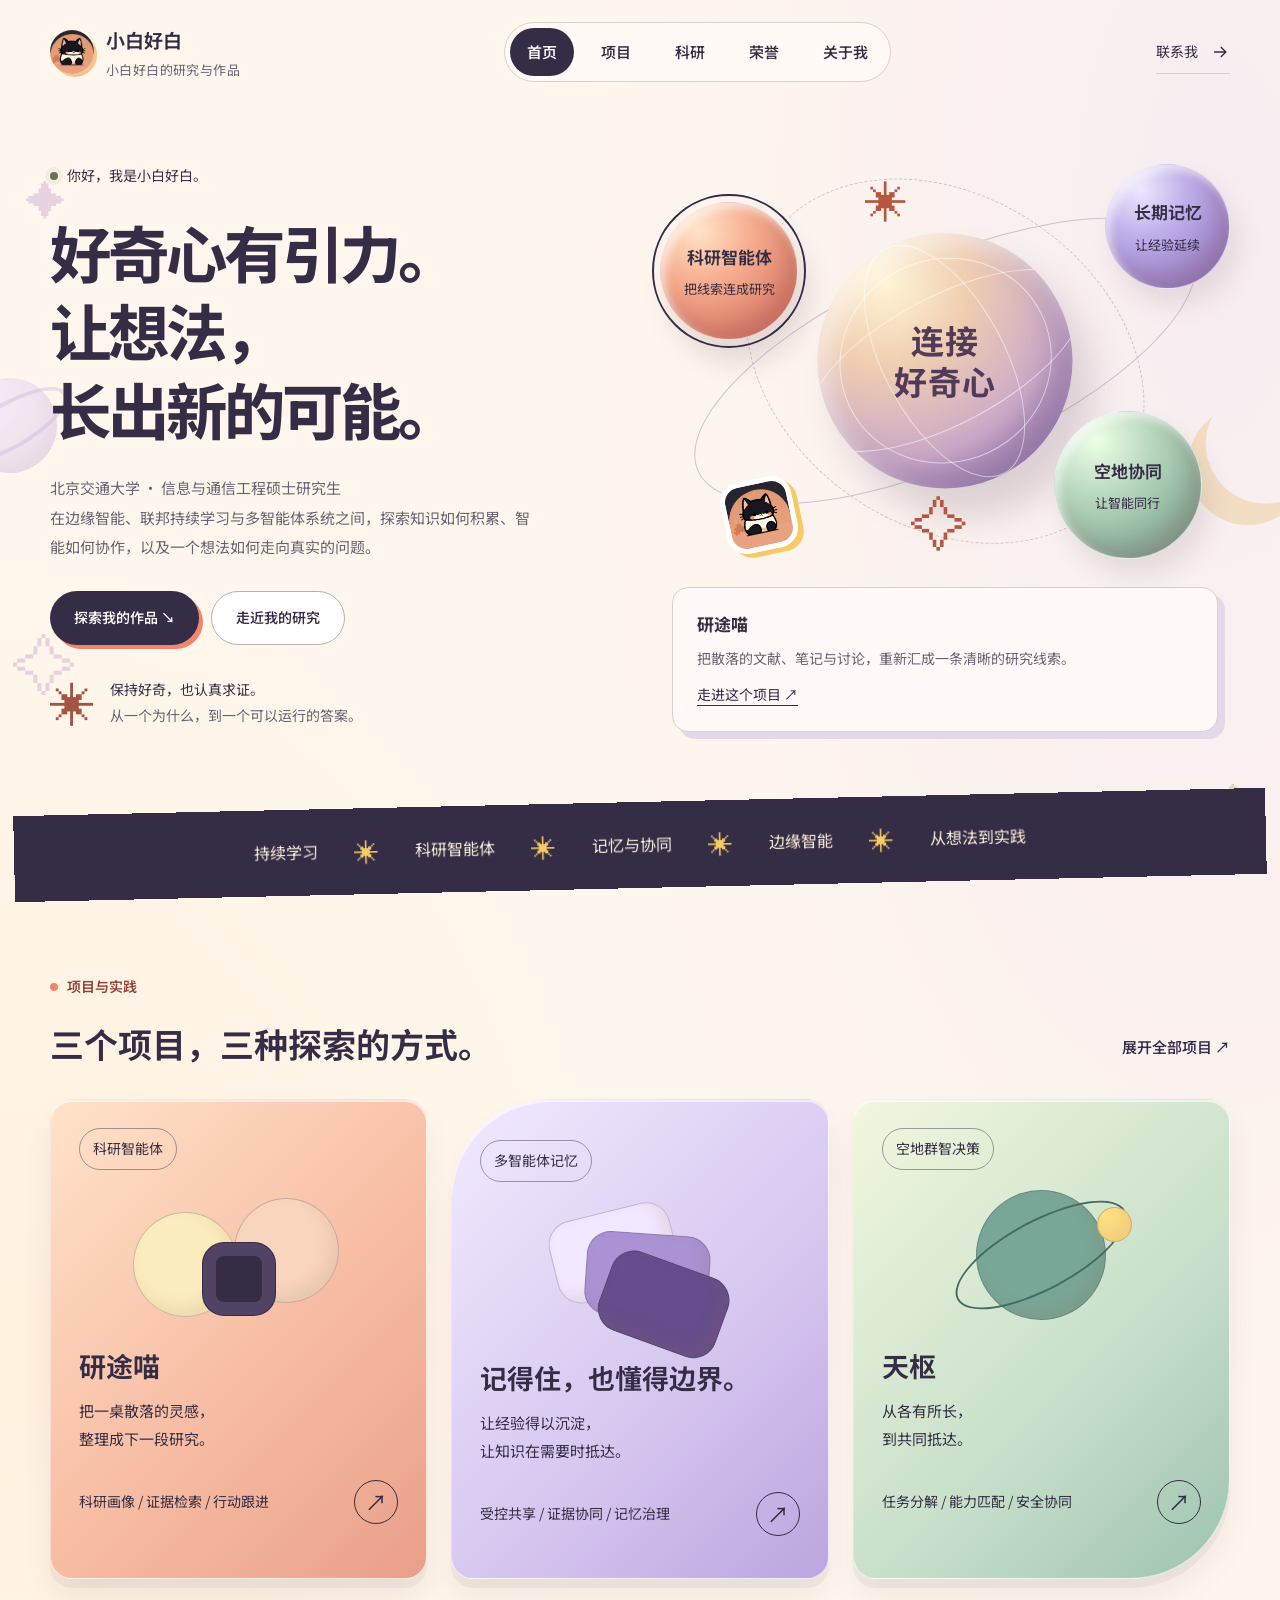
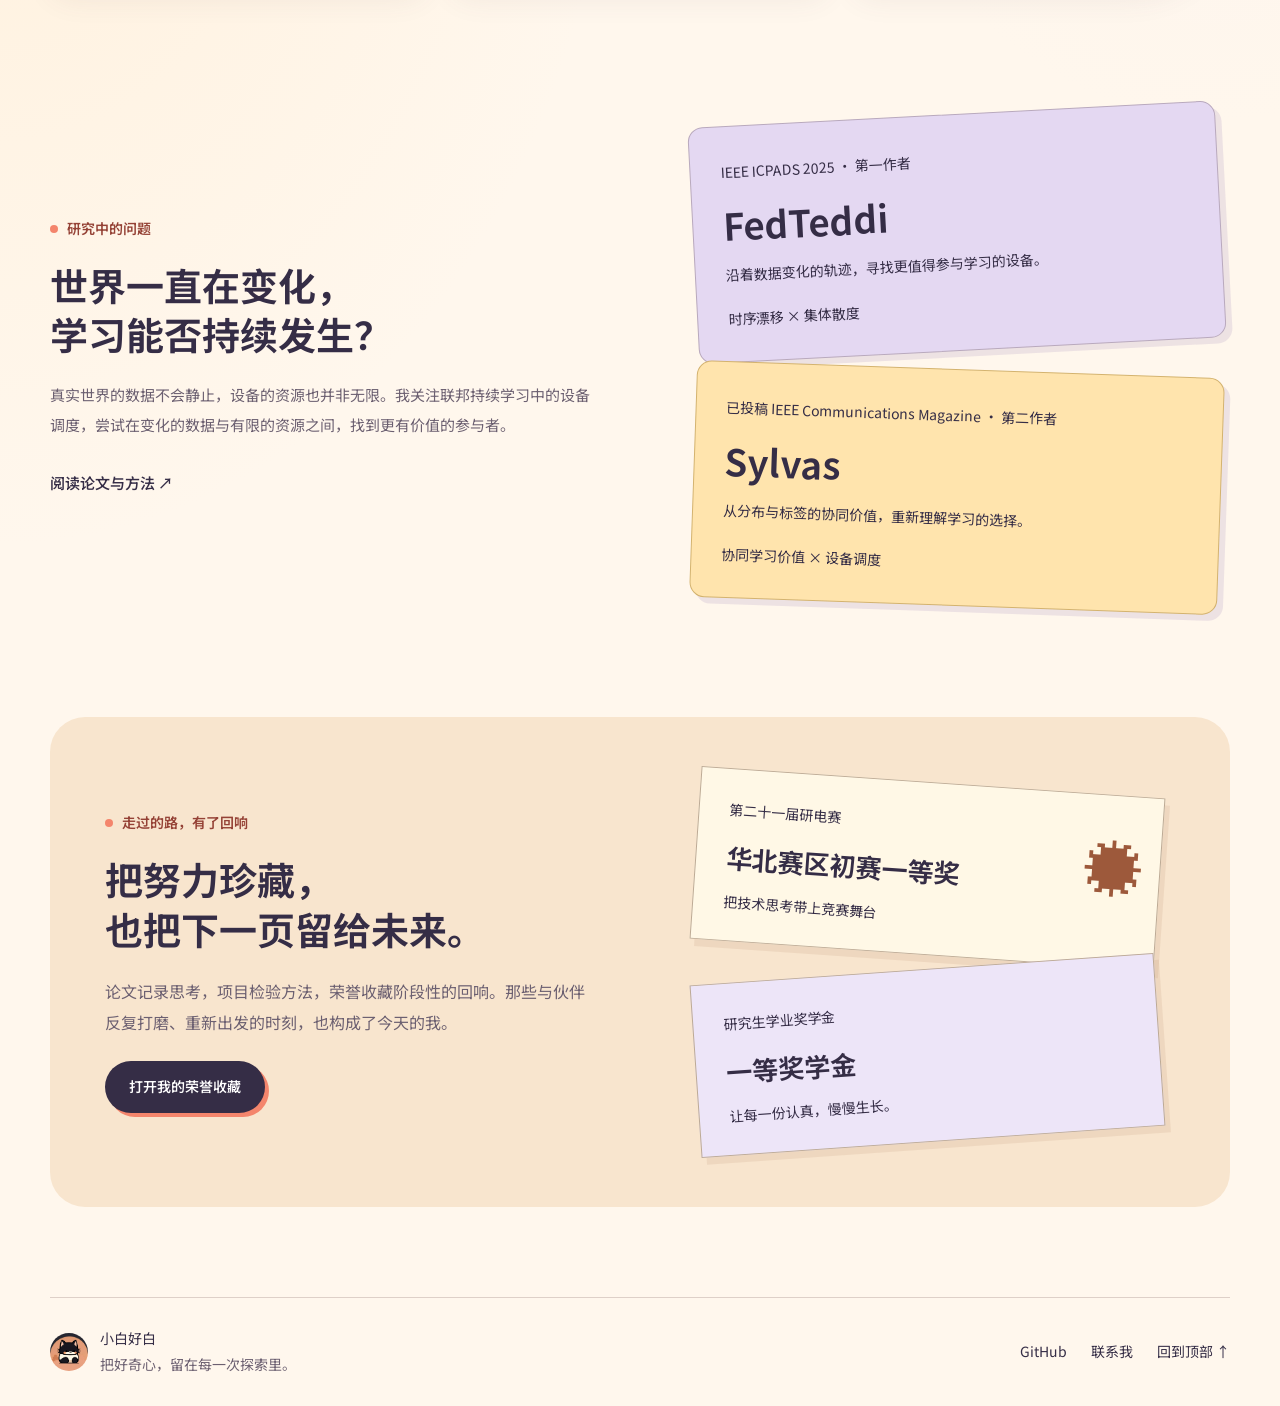
==== commit 5081c01f: "Unify public alias and add celestial chapter navigation Replace the name in page copy with 小白好白, add" ====
--- a/index.html
+++ b/index.html
@@ -1 +1 @@
-<!doctype html><html lang="zh-CN"><head><meta charset="utf-8"><meta name="viewport" content="width=device-width,initial-scale=1"><meta name="theme-color" content="#fff7ed"><meta name="description" content="白昱萱的研究与项目作品集。聚焦联邦持续学习、边缘智能与科研智能体，展示项目实践、论文和荣誉。"><title>研究与作品 · 小白好白</title><link rel="icon" href="assets/images/cat-avatar.jpeg"><script src="script.js?v=20260909-podium" defer></script><link rel="stylesheet" href="site.css?v=20260909-podium"><link rel="preload" href="assets/fonts/noto-sans-sc-site.woff2" as="font" type="font/woff2" crossorigin></head><body><a class="skip-link" href="#main">跳到正文</a><header class="site-header"><a href="index.html" class="brand"><img src="assets/images/cat-avatar.jpeg" alt="" width="44" height="44"><span>小白好白<small>白昱萱的研究与作品</small></span></a><nav aria-label="主导航"><a href="index.html" aria-current="page">首页</a><a href="projects.html">项目</a><a href="publications.html">科研</a><a href="awards.html">荣誉</a><a href="about.html">关于我</a></nav><a class="header-contact" href="about.html#contact">联系我 <svg viewBox="0 0 24 24" aria-hidden="true"><path d="M5 12h14M13 6l6 6-6 6"/></svg></a></header><main id="main"><section class="container playground-hero"><div class="playground-intro"><p class="hello"><span></span>你好，我是白昱萱，也可以叫我小白好白。</p><h1>好奇心有引力。<br>让想法，<br>长出新的可能。</h1><p class="hero-description">北京交通大学 · 信息与通信工程硕士研究生<br>在边缘智能、联邦持续学习与多智能体系统之间，探索知识如何积累、智能如何协作，以及一个想法如何走向真实的问题。</p><div class="hero-actions"><a class="button primary" href="#selected-work">探索我的作品 ↘</a><a class="button secondary" href="publications.html">走近我的研究</a></div><div class="intro-note"><span aria-hidden="true">✳</span><p>保持好奇，也认真求证。<br><small>从一个为什么，到一个可以运行的答案。</small></p></div></div><div class="research-universe" aria-label="探索我的研究方向"><div class="universe-scene" data-universe><div class="orbit orbit-a" aria-hidden="true"></div><div class="orbit orbit-b" aria-hidden="true"></div><div class="universe-globe" aria-hidden="true"><i></i><i></i><i></i><span>连接<br>好奇心</span></div><button class="planet planet-a" data-topic="0" aria-pressed="true">科研智能体<small>把线索连成研究</small></button><button class="planet planet-b" data-topic="1" aria-pressed="false">长期记忆<small>让经验延续</small></button><button class="planet planet-c" data-topic="2" aria-pressed="false">空地协同<small>让智能同行</small></button><span class="spark spark-a" aria-hidden="true">✳</span><span class="spark spark-b" aria-hidden="true">✧</span><img class="universe-cat" src="assets/images/cat-avatar.jpeg" alt="小白的黑白小猫" width="72" height="72"></div><div class="universe-caption" aria-live="polite"><span data-topic-name>研途喵</span><p data-topic-copy>把散落的文献、笔记与讨论，重新汇成一条清晰的研究线索。</p><a data-topic-link href="projects.html#meowscholar">走进这个项目 ↗</a></div></div></section><div class="interest-ribbon" aria-label="关注领域"><span>持续学习</span><b aria-hidden="true">✳</b><span>科研智能体</span><b aria-hidden="true">✳</b><span>记忆与协同</span><b aria-hidden="true">✳</b><span>边缘智能</span><b aria-hidden="true">✳</b><span>从想法到实践</span></div><section class="container discovery-section" id="selected-work"><div class="section-heading"><div><p class="section-label">项目与实践</p><h2><span class="heading-phrase">三个项目，</span><span class="heading-phrase">三种探索的方式。</span></h2></div><a class="text-link" href="projects.html">展开全部项目 ↗</a></div><div class="discovery-grid"><a class="discovery-card coral" href="projects.html#meowscholar"><span class="card-category">科研智能体</span><div class="card-sculpture sculpture-meowscholar" aria-hidden="true"><i></i><i></i><i></i></div><h3>研途喵</h3><p>把一桌散落的灵感，<br>整理成下一段研究。</p><div class="card-bottom"><small>科研画像 / 证据检索 / 行动跟进</small><span aria-hidden="true">↗</span></div></a><a class="discovery-card lilac" href="projects.html#memory"><span class="card-category">多智能体记忆</span><div class="card-sculpture sculpture-memory" aria-hidden="true"><i></i><i></i><i></i></div><h3><span class="heading-phrase">记得住，</span><span class="heading-phrase">也懂得边界。</span></h3><p>让经验得以沉淀，<br>让知识在需要时抵达。</p><div class="card-bottom"><small>受控共享 / 证据协同 / 记忆治理</small><span aria-hidden="true">↗</span></div></a><a class="discovery-card mint" href="projects.html#tianshu"><span class="card-category">空地群智决策</span><div class="card-sculpture sculpture-tianshu" aria-hidden="true"><i></i><i></i><i></i></div><h3>天枢</h3><p>从各有所长，<br>到共同抵达。</p><div class="card-bottom"><small>任务分解 / 能力匹配 / 安全协同</small><span aria-hidden="true">↗</span></div></a></div></section><section class="container research-story"><div class="research-story-heading"><p class="section-label">研究中的问题</p><h2><span class="heading-phrase">世界一直在变化，</span><span class="heading-phrase">学习能否持续发生？</span></h2><p>真实世界的数据不会静止，设备的资源也并非无限。我关注联邦持续学习中的设备调度，尝试在变化的数据与有限的资源之间，找到更有价值的参与者。</p><a class="text-link" href="publications.html">阅读论文与方法 ↗</a></div><div class="paper-stack"><a href="publications.html#fedteddi"><small>IEEE ICPADS 2025 · 第一作者</small><h3>FedTeddi</h3><p>沿着数据变化的轨迹，寻找更值得参与学习的设备。</p><span>时序漂移 × 集体散度</span></a><a href="publications.html#sylvas"><small>已投稿 IEEE Communications Magazine · 第二作者</small><h3>Sylvas</h3><p>从分布与标签的协同价值，重新理解学习的选择。</p><span>协同学习价值 × 设备调度</span></a></div></section><section class="container honor-room"><div><p class="section-label">走过的路，有了回响</p><h2><span class="heading-phrase">把努力珍藏，</span><span class="heading-phrase">也把下一页留给未来。</span></h2><p>论文记录思考，项目检验方法，荣誉收藏阶段性的回响。那些与伙伴反复打磨、重新出发的时刻，也构成了今天的我。</p><a class="button primary" href="awards.html">打开我的荣誉收藏</a></div><div class="honor-postcards"><a href="awards.html"><span class="postcard-seal" aria-hidden="true">✹</span><small>第二十一届研电赛</small><h3>华北赛区初赛一等奖</h3><p>把技术思考带上竞赛舞台</p></a><a href="awards.html"><small>研究生学业奖学金</small><h3>一等奖学金</h3><p>让每一份认真，慢慢生长。</p></a></div></section></main><footer class="site-footer"><div><img src="assets/images/cat-avatar.jpeg" width="38" height="38" alt=""><p>小白好白 <span>把好奇心，留在每一次探索里。</span></p></div><p><a href="https://github.com/bai9yu" target="_blank" rel="noreferrer">GitHub</a><a href="about.html#contact">联系我</a><button class="back-top" aria-label="回到顶部">回到顶部 ↑</button></p></footer><dialog id="image-dialog" aria-labelledby="image-title"><div class="lightbox-head"><p id="image-title"></p><button class="icon-button" data-close aria-label="关闭图片">×</button></div><img alt=""><p class="lightbox-note">按 Esc 关闭</p></dialog></body></html>+<!doctype html><html lang="zh-CN"><head><meta charset="utf-8"><meta name="viewport" content="width=device-width,initial-scale=1"><meta name="theme-color" content="#fff7ed"><meta name="description" content="小白好白的研究与项目作品集。聚焦联邦持续学习、边缘智能与科研智能体，展示项目实践、论文和荣誉。"><title>研究与作品 · 小白好白</title><link rel="icon" href="assets/images/cat-avatar.jpeg"><script src="script.js?v=20260909-celestial" defer></script><link rel="stylesheet" href="site.css?v=20260909-celestial"><link rel="preload" href="assets/fonts/noto-sans-sc-site.woff2?v=celestial" as="font" type="font/woff2" crossorigin></head><body><a class="skip-link" href="#main">跳到正文</a><header class="site-header"><a href="index.html" class="brand"><img src="assets/images/cat-avatar.jpeg" alt="" width="44" height="44"><span>小白好白<small>小白好白的研究与作品</small></span></a><nav aria-label="主导航"><a href="index.html" aria-current="page">首页</a><a href="projects.html">项目</a><a href="publications.html">科研</a><a href="awards.html">荣誉</a><a href="about.html">关于我</a></nav><a class="header-contact" href="about.html#contact">联系我 <svg viewBox="0 0 24 24" aria-hidden="true"><path d="M5 12h14M13 6l6 6-6 6"/></svg></a></header><div class="sky-garden" aria-hidden="true"><span class="sky-moon"></span><span class="sky-star star-one">✦</span><span class="sky-star star-two">✧</span><span class="sky-star star-three">✦</span><span class="sky-planet"></span><span class="sky-cat"><i></i><b>⌣</b></span></div><main id="main"><section class="container playground-hero"><div class="playground-intro"><p class="hello"><span></span>你好，我是小白好白。</p><h1>好奇心有引力。<br>让想法，<br>长出新的可能。</h1><p class="hero-description">北京交通大学 · 信息与通信工程硕士研究生<br>在边缘智能、联邦持续学习与多智能体系统之间，探索知识如何积累、智能如何协作，以及一个想法如何走向真实的问题。</p><div class="hero-actions"><a class="button primary" href="#selected-work">探索我的作品 ↘</a><a class="button secondary" href="publications.html">走近我的研究</a></div><div class="intro-note"><span aria-hidden="true">✳</span><p>保持好奇，也认真求证。<br><small>从一个为什么，到一个可以运行的答案。</small></p></div></div><div class="research-universe" aria-label="探索我的研究方向"><div class="universe-scene" data-universe><div class="orbit orbit-a" aria-hidden="true"></div><div class="orbit orbit-b" aria-hidden="true"></div><div class="universe-globe" aria-hidden="true"><i></i><i></i><i></i><span>连接<br>好奇心</span></div><button class="planet planet-a" data-topic="0" aria-pressed="true">科研智能体<small>把线索连成研究</small></button><button class="planet planet-b" data-topic="1" aria-pressed="false">长期记忆<small>让经验延续</small></button><button class="planet planet-c" data-topic="2" aria-pressed="false">空地协同<small>让智能同行</small></button><span class="spark spark-a" aria-hidden="true">✳</span><span class="spark spark-b" aria-hidden="true">✧</span><img class="universe-cat" src="assets/images/cat-avatar.jpeg" alt="小白的黑白小猫" width="72" height="72"></div><div class="universe-caption" aria-live="polite"><span data-topic-name>研途喵</span><p data-topic-copy>把散落的文献、笔记与讨论，重新汇成一条清晰的研究线索。</p><a data-topic-link href="projects.html#meowscholar">走进这个项目 ↗</a></div></div></section><div class="interest-ribbon" aria-label="关注领域"><span>持续学习</span><b aria-hidden="true">✳</b><span>科研智能体</span><b aria-hidden="true">✳</b><span>记忆与协同</span><b aria-hidden="true">✳</b><span>边缘智能</span><b aria-hidden="true">✳</b><span>从想法到实践</span></div><section class="container discovery-section" id="selected-work"><div class="section-heading"><div><p class="section-label">项目与实践</p><h2><span class="heading-phrase">三个项目，</span><span class="heading-phrase">三种探索的方式。</span></h2></div><a class="text-link" href="projects.html">展开全部项目 ↗</a></div><div class="discovery-grid"><a class="discovery-card coral" href="projects.html#meowscholar"><span class="card-category">科研智能体</span><div class="card-sculpture sculpture-meowscholar" aria-hidden="true"><i></i><i></i><i></i></div><h3>研途喵</h3><p>把一桌散落的灵感，<br>整理成下一段研究。</p><div class="card-bottom"><small>科研画像 / 证据检索 / 行动跟进</small><span aria-hidden="true">↗</span></div></a><a class="discovery-card lilac" href="projects.html#memory"><span class="card-category">多智能体记忆</span><div class="card-sculpture sculpture-memory" aria-hidden="true"><i></i><i></i><i></i></div><h3><span class="heading-phrase">记得住，</span><span class="heading-phrase">也懂得边界。</span></h3><p>让经验得以沉淀，<br>让知识在需要时抵达。</p><div class="card-bottom"><small>受控共享 / 证据协同 / 记忆治理</small><span aria-hidden="true">↗</span></div></a><a class="discovery-card mint" href="projects.html#tianshu"><span class="card-category">空地群智决策</span><div class="card-sculpture sculpture-tianshu" aria-hidden="true"><i></i><i></i><i></i></div><h3>天枢</h3><p>从各有所长，<br>到共同抵达。</p><div class="card-bottom"><small>任务分解 / 能力匹配 / 安全协同</small><span aria-hidden="true">↗</span></div></a></div></section><section class="container research-story"><div class="research-story-heading"><p class="section-label">研究中的问题</p><h2><span class="heading-phrase">世界一直在变化，</span><span class="heading-phrase">学习能否持续发生？</span></h2><p>真实世界的数据不会静止，设备的资源也并非无限。我关注联邦持续学习中的设备调度，尝试在变化的数据与有限的资源之间，找到更有价值的参与者。</p><a class="text-link" href="publications.html">阅读论文与方法 ↗</a></div><div class="paper-stack"><a href="publications.html#fedteddi"><small>IEEE ICPADS 2025 · 第一作者</small><h3>FedTeddi</h3><p>沿着数据变化的轨迹，寻找更值得参与学习的设备。</p><span>时序漂移 × 集体散度</span></a><a href="publications.html#sylvas"><small>已投稿 IEEE Communications Magazine · 第二作者</small><h3>Sylvas</h3><p>从分布与标签的协同价值，重新理解学习的选择。</p><span>协同学习价值 × 设备调度</span></a></div></section><section class="container honor-room"><div><p class="section-label">走过的路，有了回响</p><h2><span class="heading-phrase">把努力珍藏，</span><span class="heading-phrase">也把下一页留给未来。</span></h2><p>论文记录思考，项目检验方法，荣誉收藏阶段性的回响。那些与伙伴反复打磨、重新出发的时刻，也构成了今天的我。</p><a class="button primary" href="awards.html">打开我的荣誉收藏</a></div><div class="honor-postcards"><a href="awards.html"><span class="postcard-seal" aria-hidden="true">✹</span><small>第二十一届研电赛</small><h3>华北赛区初赛一等奖</h3><p>把技术思考带上竞赛舞台</p></a><a href="awards.html"><small>研究生学业奖学金</small><h3>一等奖学金</h3><p>让每一份认真，慢慢生长。</p></a></div></section></main><footer class="site-footer"><div><img src="assets/images/cat-avatar.jpeg" width="38" height="38" alt=""><p>小白好白 <span>把好奇心，留在每一次探索里。</span></p></div><p><a href="https://github.com/bai9yu" target="_blank" rel="noreferrer">GitHub</a><a href="about.html#contact">联系我</a><button class="back-top" aria-label="回到顶部">回到顶部 ↑</button></p></footer><dialog id="image-dialog" aria-labelledby="image-title"><div class="lightbox-head"><p id="image-title"></p><button class="icon-button" data-close aria-label="关闭图片">×</button></div><img alt=""><p class="lightbox-note">按 Esc 关闭</p></dialog></body></html>
--- a/site.css
+++ b/site.css
@@ -497,7 +497,7 @@
 .publication{align-items:stretch}.paper-title{align-self:stretch}.paper-body{display:flex;flex-direction:column;align-items:stretch}.paper-body>.links{margin-top:auto;padding-top:20px}.paper-body>.text-link{align-self:flex-start}.paper-architecture{display:flex;flex-direction:column;padding:20px;gap:16px}.paper-architecture .image-zoom{aspect-ratio:16/10;max-height:560px;display:grid;place-items:center;background:white}.paper-architecture img{width:100%;height:100%;max-height:560px;object-fit:contain}.paper-architecture figcaption{margin:0;display:flex;align-items:flex-start;justify-content:space-between;gap:20px;line-height:1.8}.paper-architecture figcaption .figure-caption-text{white-space:normal;color:var(--muted);font-size:14px}.paper-architecture figcaption .figure-action{white-space:nowrap;color:var(--accent);font-size:14px}.patent-method{display:grid;grid-template-columns:repeat(2,minmax(0,1fr));gap:16px;margin-top:24px}.patent-method>div{padding:18px;background:#eff4ec;border:1px solid #d8e2d1;border-radius:12px}.patent-method h4{margin:0 0 10px;font-size:14px;line-height:1.6;font-weight:650}.patent-method p{font-size:14px;line-height:1.9;color:var(--muted)}.paper-body>.patent-context{font-size:14px;margin-top:20px}.online-showcase{display:flex;align-items:center;justify-content:space-between;gap:35px;padding:26px 32px;background:#eee4f6;border:1px solid #d2c1df;border-radius:20px;margin-bottom:35px}.online-showcase .section-label{margin-bottom:9px}.online-showcase h2{font-size:25px}.online-showcase p:last-child{font-size:14px;color:var(--muted);margin-top:10px}.online-showcase .button{flex:none}.text-case>header h2{overflow-wrap:anywhere}
 @media(max-width:760px){.paper-architecture{padding:12px;gap:12px}.paper-architecture .image-zoom{min-height:0}.paper-architecture figcaption{gap:8px;flex-wrap:wrap}.paper-architecture figcaption .figure-caption-text,.paper-architecture figcaption .figure-action{font-size:14px}.patent-method{grid-template-columns:1fr;gap:12px;margin-top:20px}.patent-method>div{padding:16px}.patent-method p{font-size:14px}.paper-body>.patent-context{font-size:14px}.online-showcase{padding:23px;display:flex;flex-direction:column;align-items:flex-start;gap:22px;margin-bottom:27px}.online-showcase h2{font-size:23px}.online-showcase p:last-child{font-size:14px}}
 #patent>.patent-method{grid-column:1/-1;grid-template-columns:repeat(4,minmax(0,1fr));margin:0;gap:16px}#patent>.patent-method>div{padding:20px}#patent .paper-body>.text-link{margin-top:auto;padding-top:14px}@media(max-width:1000px){#patent>.patent-method{grid-template-columns:repeat(2,minmax(0,1fr))}}@media(max-width:760px){#patent>.patent-method{grid-template-columns:1fr;gap:12px}#patent>.patent-method>div{padding:16px}}
-@font-face{font-family:'Noto Sans SC Portfolio';src:url('assets/fonts/noto-sans-sc-site.woff2') format('woff2');font-weight:100 900;font-style:normal;font-display:swap}
+@font-face{font-family:'Noto Sans SC Portfolio';src:url('assets/fonts/noto-sans-sc-site.woff2?v=celestial') format('woff2');font-weight:100 900;font-style:normal;font-display:swap}
 :root{font-family:'Noto Sans SC Portfolio','PingFang SC','Microsoft YaHei',sans-serif;--body-size:16px;--orb-coral:#ef8e73;--orb-lilac:#a893d4;--orb-mint:#8fbca7}
 body,button,select,h1,h2,h3,h4,.paper-title h2,.paper-stack h3,.timeline time{font-family:'Noto Sans SC Portfolio','PingFang SC','Microsoft YaHei',sans-serif}body{font-size:16px;line-height:1.85}h1,h2,h3,h4{letter-spacing:0;text-wrap:wrap;word-break:normal;overflow-wrap:normal}h1{font-weight:750}h2,h3{font-weight:650}p{max-width:none;text-wrap:wrap;word-break:normal;overflow-wrap:break-word}.masthead-description,.hero-description,.case-description,.paper-body>p,.timeline p,.personal-notes p,.honor-room>div>p:not(.section-label){font-size:16px;line-height:1.95;text-wrap:wrap}.paper-body>p,.patent-method p,.timeline p,.case-description{text-align:justify;text-justify:inter-ideograph;text-align-last:left}.paper-body h3{font-size:24px;line-height:1.55;margin-bottom:20px}.paper-body>p{width:100%;max-width:none}.paper-body>.patent-context,.paper-body .muted{font-size:15px;line-height:1.9}.patent-method p,.text-features p,.text-case-details details>p,.tour-panel>p,.memory-step p{font-size:15px;line-height:1.9}.timeline h3{font-size:22px}.about-journey .section-heading h2{white-space:normal;text-wrap:wrap;max-width:none}.timeline li>div{min-width:0}.brand small{font-size:13px}.site-header nav a,.text-link,.word-links .text-link{font-size:15px}.paper-title>p,.paper-status{font-size:15px;line-height:1.9}.paper-architecture .image-zoom{aspect-ratio:auto;height:auto;max-height:none;display:block}.paper-architecture img{display:block;width:100%;height:auto;max-height:none;object-fit:initial}.paper-architecture{padding:16px;gap:14px}.paper-architecture figcaption .figure-caption-text,.paper-architecture figcaption .figure-action{font-size:14px}.paper-architecture figcaption{align-items:baseline}.section-heading>div{min-width:0;flex:1}.section-heading h2{line-height:1.5}.site-footer p span{font-size:14px}
 /* Light comes from the same upper-left direction across the objects. */
@@ -509,3 +509,14 @@
 @media(prefers-reduced-motion:reduce){.podium-ready .award-card,.podium-arrow,.planet,.page-sculpture i{transition:none!important;animation:none!important}.podium-ready .award-card.is-left,.podium-ready .award-card.is-right{filter:none}.page-masthead:hover .page-sculpture i:first-child{transform:none}}
 .heading-phrase{display:inline-block;max-width:100%;vertical-align:top}.podium-controls p>span{display:block;font-size:14px;font-weight:400;color:var(--muted)}.podium-controls p>strong{display:block;font-size:15px;font-weight:600;line-height:1.8}.timeline .heading-phrase{max-width:100%}@media(max-width:760px){.podium-controls p>strong{font-size:14px}.about-journey .section-heading h2{font-size:26px}}
 .publication:not(#patent) .paper-title h2{font-family:'Noto Sans SC Portfolio','PingFang SC','Microsoft YaHei',sans-serif}
+
+/* Celestial exhibition: shared scenery, chapter planets, full-width project stories. */
+body{isolation:isolate;background:radial-gradient(ellipse at 95% 8%,#e9def866,transparent 38%),radial-gradient(ellipse at 0 45%,#ffe5be55,transparent 34%),var(--paper)}
+.sky-garden{position:fixed;inset:0;z-index:-1;pointer-events:none;overflow:hidden}.sky-moon{position:absolute;width:120px;height:120px;right:-28px;top:45%;border-radius:50%;box-shadow:inset 24px -14px #edc88970;transform:rotate(-20deg)}.sky-star{position:absolute;color:#c39acd66;font-size:40px}.star-one{top:18%;left:2%}.star-two{top:67%;left:1%;font-size:65px}.star-three{top:85%;right:2%;color:#dbae6d80}.sky-planet{position:absolute;left:-38px;top:42%;width:95px;height:95px;border-radius:50%;background:radial-gradient(circle at 25% 25%,#f5eaf8,#c7abd555);box-shadow:inset -8px -8px 14px #a185ab15}.sky-planet:after{content:'';position:absolute;inset:24px -18px;border:4px solid #c5a9d755;border-radius:50%;transform:rotate(-30deg)}.sky-cat{position:absolute;bottom:3%;left:16px;width:49px;height:40px;border-radius:45% 45% 35% 35%;background:#e6b08e50;transform:rotate(-10deg)}.sky-cat:before,.sky-cat:after{content:'';position:absolute;top:-11px;border-left:10px solid transparent;border-right:10px solid transparent;border-bottom:22px solid #e6b08e50}.sky-cat:after{right:0}.sky-cat i{position:absolute;left:13px;top:15px;width:4px;height:5px;border-radius:50%;background:#9a77776e;box-shadow:20px 0 #9a77776e}.sky-cat b{position:absolute;left:20px;top:13px;font-size:17px;color:#9a77776e}
+.cosmic-guide{position:relative;min-height:365px;isolation:isolate;perspective:700px}.guide-orbit{position:absolute;inset:40px 5px 70px;border:1px dashed #af8aa970;border-radius:50%;transform:rotate(-23deg)}.guide-orbit:after{content:'';position:absolute;inset:28px -15px;border:1px solid #d9b67e66;border-radius:50%;transform:rotate(48deg)}.guide-cat{position:absolute;bottom:72px;left:43%;border-radius:24px;transform:rotate(-12deg);box-shadow:5px 8px 0 #d5b8a740;transition:transform .4s}.cosmic-guide:hover .guide-cat{transform:rotate(10deg) translateY(-5px)}.guide-star{position:absolute;right:20px;top:8px;color:#cc964d;font-size:38px}.cosmic-guide>p{position:absolute;bottom:0;width:100%;text-align:center;font-size:14px;color:var(--muted)}.guide-planet{position:absolute;border-radius:50%;width:142px;height:142px;display:flex;flex-direction:column;justify-content:center;align-items:center;border:1px solid #fff9;color:var(--ink);cursor:pointer;background:radial-gradient(circle at 28% 22%,#fff1dc,#f1aa89 48%,#c87464);box-shadow:inset 6px 7px 12px #fffa,inset -10px -12px 20px #79536438,10px 18px 24px #94707929;transition:transform .35s,box-shadow .35s;font:inherit;z-index:1}.guide-planet span{font-size:21px;font-weight:700}.guide-planet small{font-size:13px;margin-top:3px}.guide-planet-0{top:12px;left:7%;transform:rotate(-9deg)}.guide-planet-1{top:93px;right:1%;background:radial-gradient(circle at 28% 22%,#f7efff,#c9b7ec 48%,#9173b7);transform:rotate(8deg)}.guide-planet-2{top:178px;left:0;background:radial-gradient(circle at 28% 22%,#f2ffe8,#bddabe 48%,#7aa28a);width:126px;height:126px;transform:rotate(-4deg)}.guide-planet:hover,.guide-planet:focus-visible{transform:translateY(-9px) rotate(0) scale(1.06);box-shadow:inset 6px 7px 12px #fffa,inset -10px -12px 20px #79536438,12px 27px 30px #94707938}.guide-planet:focus-visible{outline:3px solid var(--ink);outline-offset:5px}.cosmic-guide{animation:constellation-arrive .9s cubic-bezier(.2,.7,.3,1) both}@keyframes constellation-arrive{from{opacity:0;transform:rotate(-6deg) scale(.94)}to{opacity:1;transform:none}}.chapter-highlight{animation:chapter-light 1.2s ease-out}@keyframes chapter-light{0%{outline:3px solid #c89b6d;outline-offset:9px}100%{outline:3px solid transparent;outline-offset:17px}}
+.text-case{display:flex;flex-direction:column;gap:26px;padding:36px}.case-opening{display:grid;grid-template-columns:minmax(0,.9fr) minmax(0,1.3fr);gap:35px;align-items:center}.case-opening header{position:static;min-width:0}.case-opening h2{font-size:32px;margin-block:8px 12px}.case-opening .case-tagline{max-width:none;font-size:16px;margin-bottom:0}.case-opening .case-description{margin:0;padding-left:30px;border-left:1px solid var(--line);line-height:1.9}.text-case-content{width:100%;display:grid;gap:22px}.text-case .project-installation{width:100%;margin:0}.text-case .text-features{grid-template-columns:repeat(3,minmax(0,1fr));margin:0;gap:16px}.text-case .text-features>div{display:block;padding:22px}.text-case .text-features h3{font-size:18px}.text-case .text-features p{margin:9px 0 0}.text-case .text-case-details{margin:0;display:grid;grid-template-columns:repeat(3,minmax(0,1fr));gap:24px;align-items:start}.text-case-details summary{font-size:16px}.text-case .word-links{margin:0;padding-top:4px;flex-wrap:wrap}.text-case .text-case-details details{border-top:1px solid var(--line)}.text-case .text-case-details details>p{margin:0}.text-case .text-case-details details[open] summary{color:var(--accent)}
+@media(max-width:1050px){.cosmic-guide{min-height:345px}.guide-planet{width:124px;height:124px}.guide-planet span{font-size:19px}.guide-planet-2{width:115px;height:115px}.guide-cat{left:46%;bottom:56px}.text-case{padding:27px}.case-opening{gap:25px}.case-opening .case-description{padding-left:25px}}
+@media(max-width:760px){.cosmic-guide{width:min(100%,360px);margin:0 auto;min-height:325px}.guide-planet{width:120px;height:120px}.guide-planet-0{top:0;left:10%}.guide-planet-1{top:80px;right:4%}.guide-planet-2{top:147px;left:4%;width:110px;height:110px}.guide-cat{width:58px;height:58px;bottom:54px;left:46%}.guide-orbit{inset:35px 10px 63px}.guide-star{right:25px;top:-5px}.sky-garden{opacity:.65}.sky-cat{left:3px;bottom:1%}.text-case{padding:18px;gap:24px}.case-opening{grid-template-columns:1fr;gap:18px}.case-opening .case-description{padding:0;border:0;text-align:left}.case-opening h2{font-size:28px}.text-case .text-features,.text-case .text-case-details{grid-template-columns:1fr;gap:12px}.text-case .text-features>div{padding:18px}.text-case .text-case-details{gap:0}.text-case .text-case-details details{border-top:0}.cosmic-guide>p{font-size:14px}}
+@media(prefers-reduced-motion:reduce){.cosmic-guide,.chapter-highlight{animation:none!important}.guide-planet,.guide-cat{transition:none!important}}
+.sky-garden{contain:strict;clip-path:inset(0)}
+.cosmic-guide{overflow:clip}
